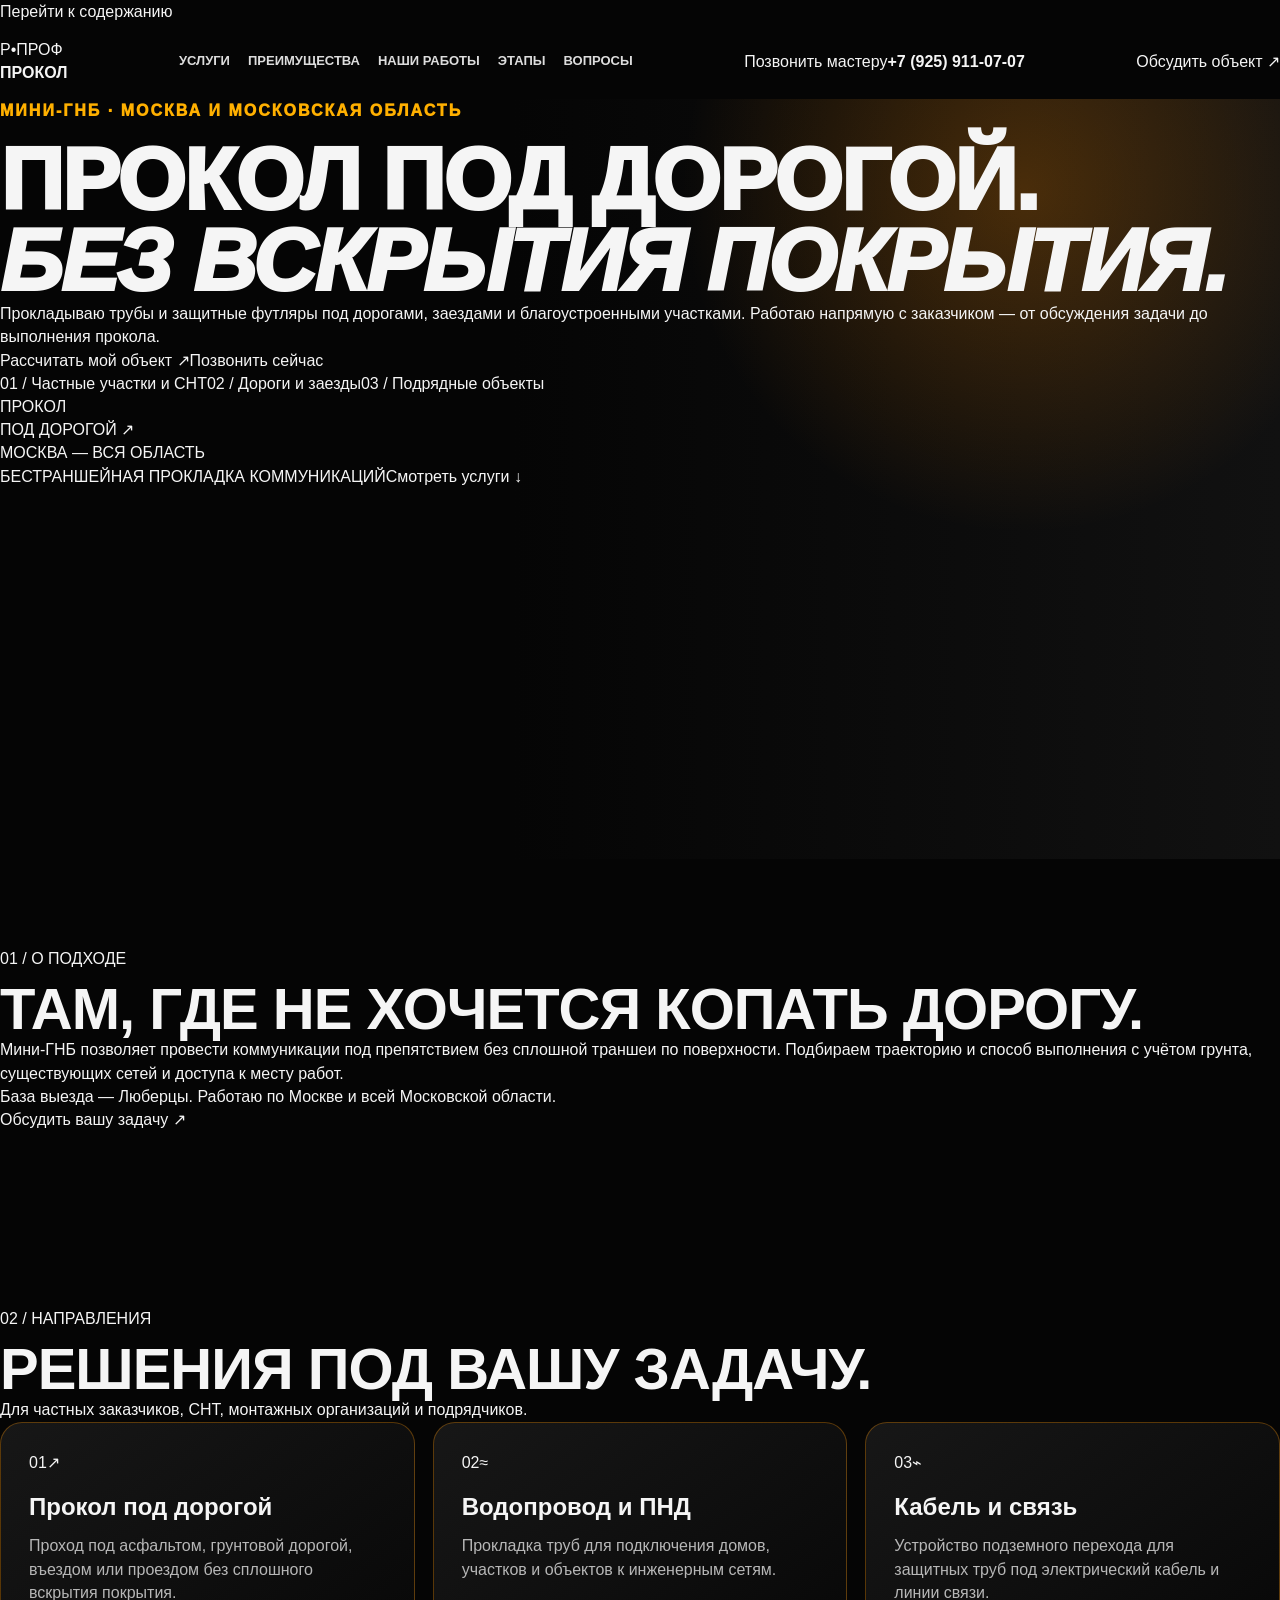
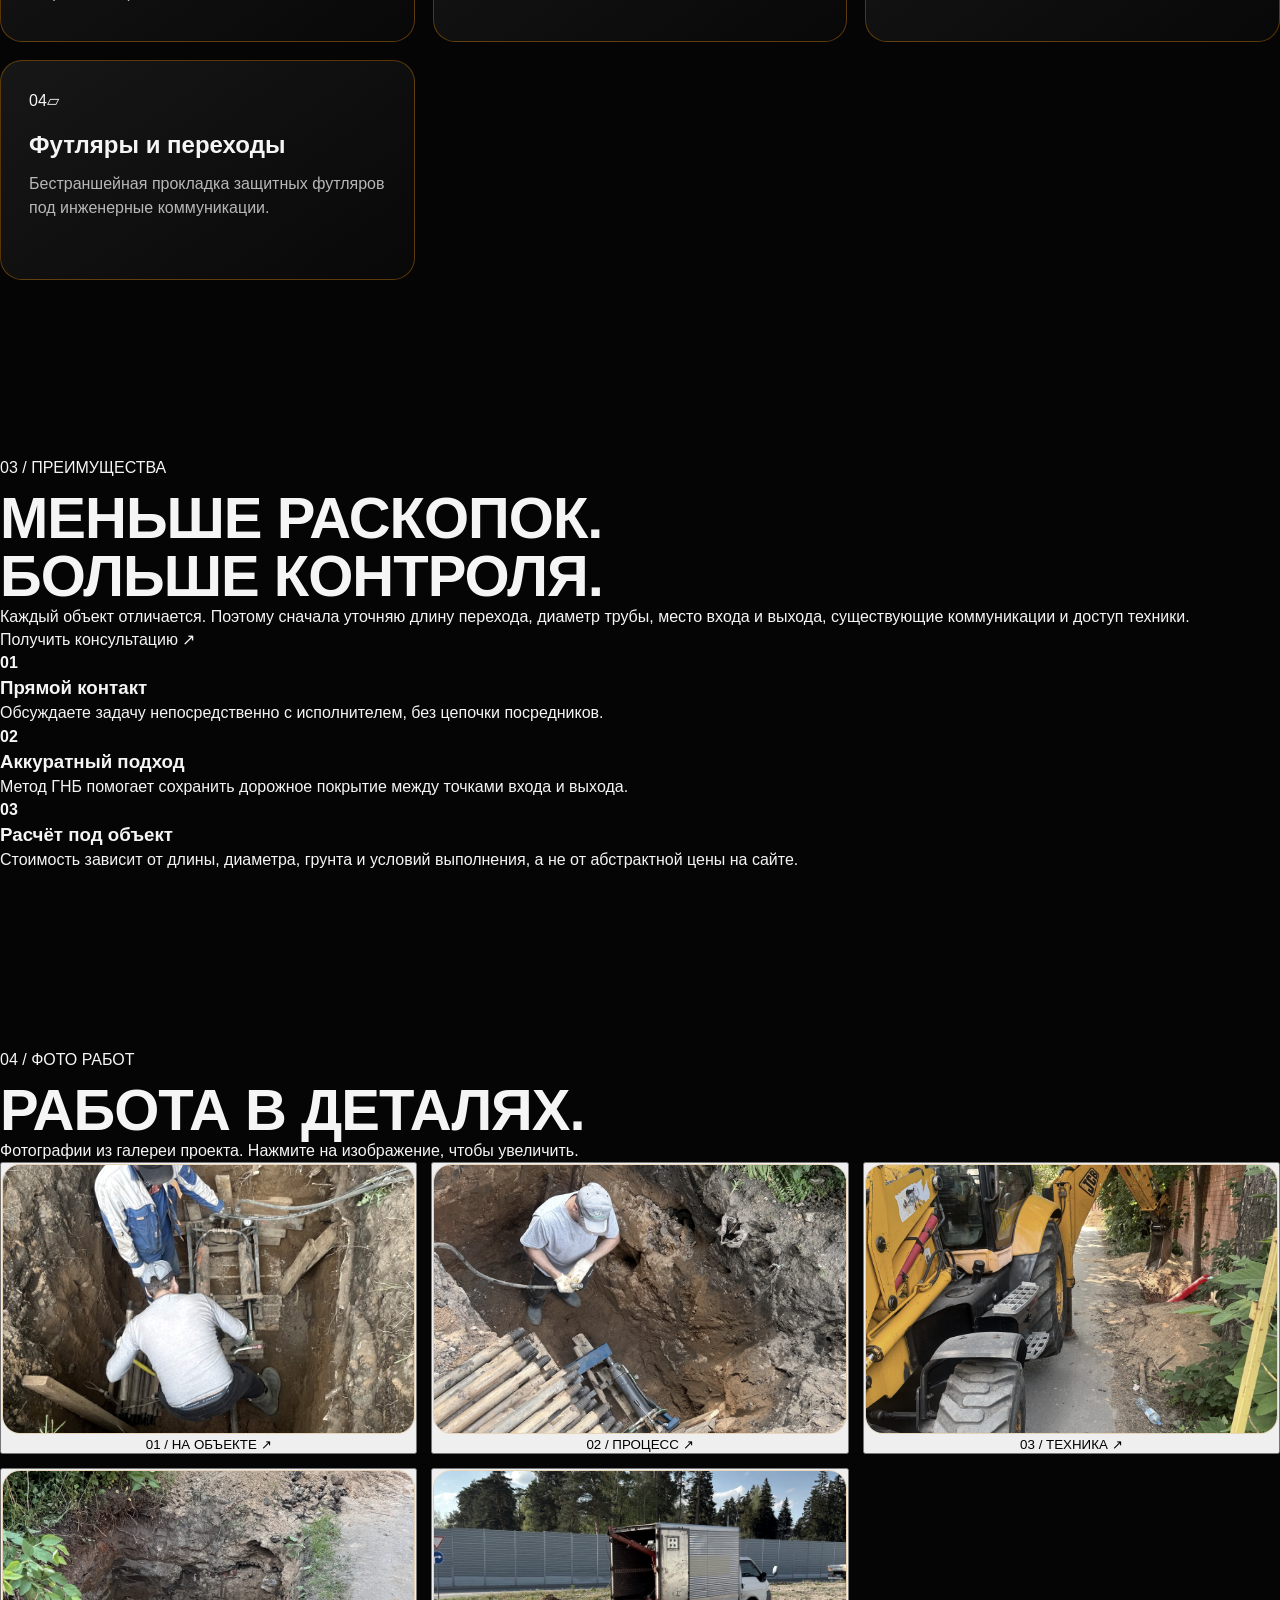
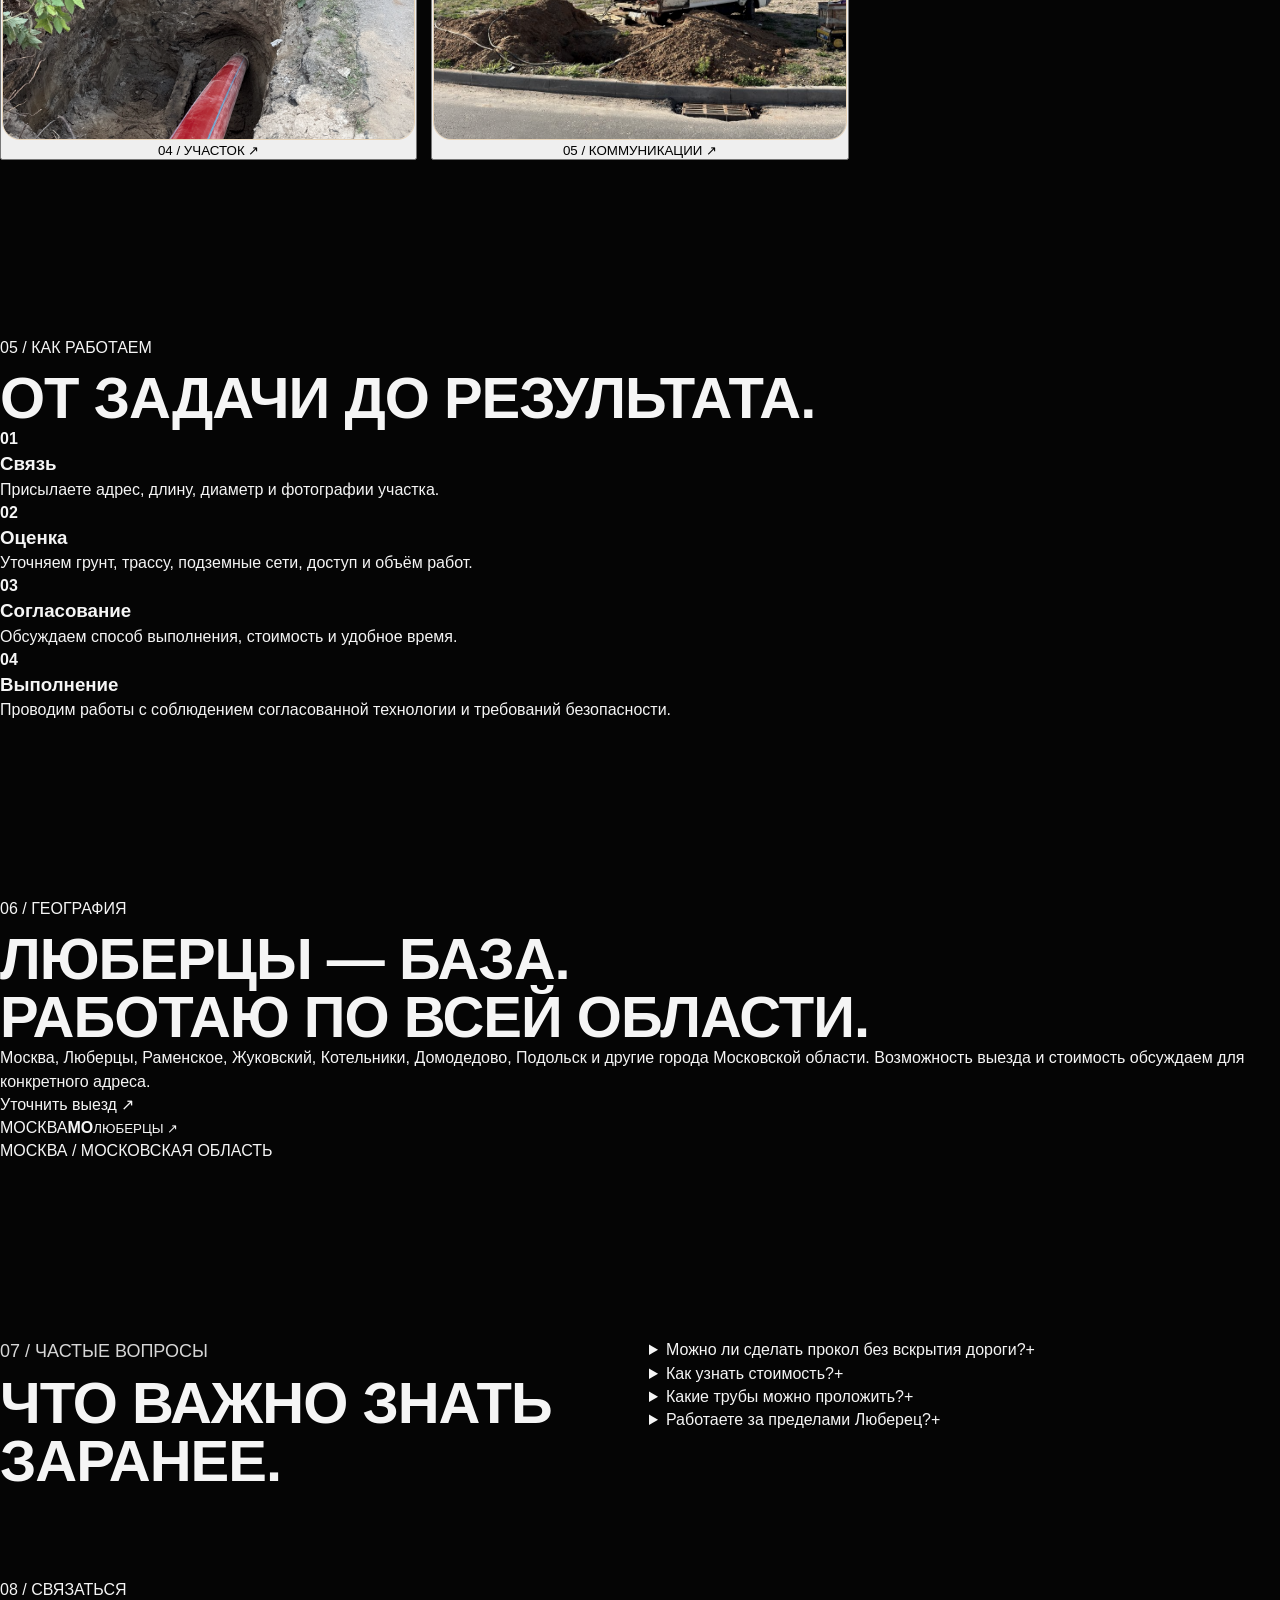
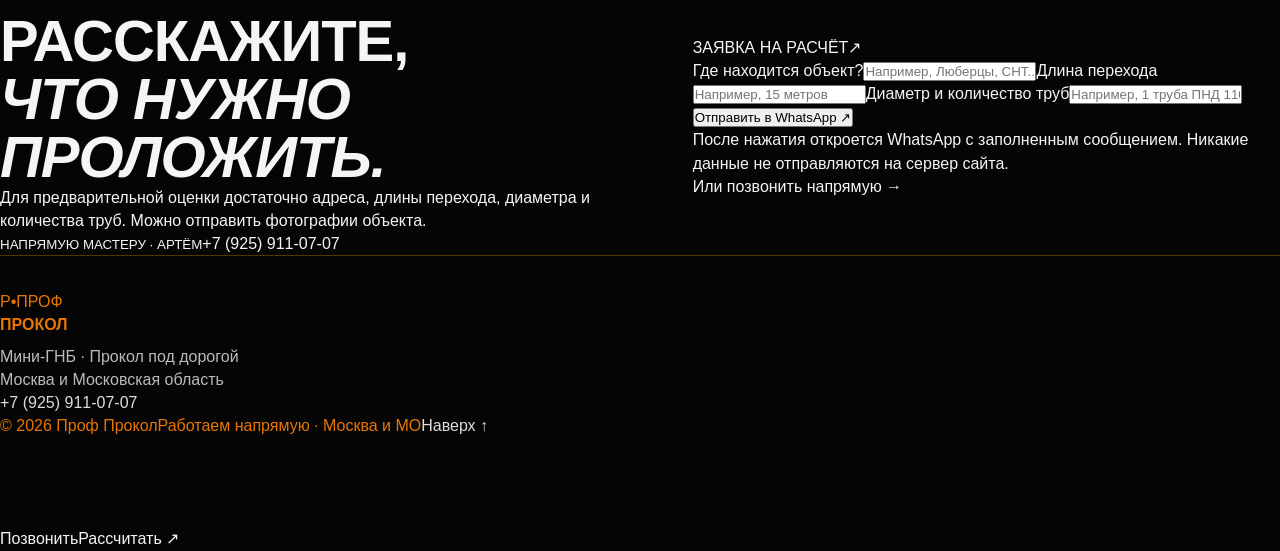
==== index.html @ bd60f5c4 "Redesign: premium conversion-focused homepage with honest content and lead form" ====
<!doctype html>
<html lang="ru">
<head>
<meta charset="utf-8"><meta name="viewport" content="width=device-width,initial-scale=1">
<title>Прокол под дорогой в Москве и МО — мини-ГНБ | Проф Прокол</title>
<meta name="description" content="Прокол под дорогой без вскрытия покрытия, мини-ГНБ, прокладка ПНД труб, водопровода и кабеля. Москва и вся Московская область. Связь напрямую с мастером: +7 (925) 911-07-07.">
<meta name="robots" content="index,follow,max-image-preview:large">
<meta name="theme-color" content="#101819">
<link rel="canonical" href="https://profprokol.ru/">
<meta property="og:type" content="website"><meta property="og:locale" content="ru_RU"><meta property="og:title" content="Проф Прокол — мини-ГНБ и прокол под дорогой"><meta property="og:description" content="Бестраншейная прокладка коммуникаций в Москве и Московской области. Связь напрямую с мастером."><meta property="og:url" content="https://profprokol.ru/"><meta property="og:image" content="https://profprokol.ru/hero.jpg">
<link rel="preload" href="hero.jpg" as="image"><link rel="stylesheet" href="style.css">
<script type="application/ld+json">{"@context":"https://schema.org","@type":"LocalBusiness","name":"Проф Прокол","url":"https://profprokol.ru/","telephone":"+7-925-911-07-07","image":"https://profprokol.ru/hero.jpg","description":"Мини-ГНБ и прокол под дорогой без вскрытия покрытия. Бестраншейная прокладка труб и футляров.","areaServed":[{"@type":"AdministrativeArea","name":"Москва"},{"@type":"AdministrativeArea","name":"Московская область"}],"contactPoint":{"@type":"ContactPoint","telephone":"+7-925-911-07-07","contactType":"sales","availableLanguage":"Russian"}}</script>
</head>
<body>
<a class="skip" href="#main">Перейти к содержанию</a>
<header class="site-header"><div class="wrap nav">
<a class="logo" href="#top" aria-label="Проф Прокол — на главную"><span class="logo-mark">P<span>•</span></span><span>ПРОФ<br><strong>ПРОКОЛ</strong></span></a>
<nav class="desktop-nav" aria-label="Основное меню"><a href="#services">Услуги</a><a href="#advantages">Преимущества</a><a href="#works">Наши работы</a><a href="#process">Этапы</a><a href="#faq">Вопросы</a></nav>
<a class="header-phone" href="tel:+79259110707"><span>Позвонить мастеру</span><strong>+7 (925) 911-07-07</strong></a>
<a class="header-cta" href="#contact">Обсудить объект <span aria-hidden="true">↗</span></a>
</div></header>
<main id="main">
<section class="hero" id="top"><div class="hero-image" role="img" aria-label="Работы по горизонтально-направленному бурению"></div><div class="hero-shade"></div>
<div class="wrap hero-layout"><div class="hero-copy">
<div class="eyebrow"><span class="status-dot"></span> МИНИ-ГНБ · МОСКВА И МОСКОВСКАЯ ОБЛАСТЬ</div>
<h1>Прокол под дорогой.<br><em>Без вскрытия покрытия.</em></h1>
<p class="hero-lead">Прокладываю трубы и защитные футляры под дорогами, заездами и благоустроенными участками. Работаю напрямую с заказчиком — от обсуждения задачи до выполнения прокола.</p>
<div class="hero-buttons"><a class="button button-lime" href="#contact">Рассчитать мой объект <span>↗</span></a><a class="button button-outline" href="tel:+79259110707">Позвонить сейчас</a></div>
<div class="hero-facts"><span>01 / Частные участки и СНТ</span><span>02 / Дороги и заезды</span><span>03 / Подрядные объекты</span></div>
</div><div class="hero-side"><div class="side-top">ПРОКОЛ<br>ПОД ДОРОГОЙ <span>↗</span></div><div class="side-bottom">МОСКВА <span>—</span> ВСЯ ОБЛАСТЬ</div></div></div>
<div class="hero-bottom"><div class="wrap hero-bottom-inner"><span>БЕСТРАНШЕЙНАЯ ПРОКЛАДКА КОММУНИКАЦИЙ</span><a href="#services">Смотреть услуги ↓</a></div></div>
</section>
<section class="intro section"><div class="wrap intro-grid"><div><p class="kicker">01 / О ПОДХОДЕ</p><h2>Там, где не хочется <span>копать дорогу.</span></h2></div><div><p class="large-copy">Мини-ГНБ позволяет провести коммуникации под препятствием без сплошной траншеи по поверхности. Подбираем траекторию и способ выполнения с учётом грунта, существующих сетей и доступа к месту работ.</p><p class="muted">База выезда — Люберцы. Работаю по Москве и всей Московской области.</p><a class="text-link" href="#contact">Обсудить вашу задачу ↗</a></div></div></section>
<section class="section section-dark" id="services"><div class="wrap"><div class="section-top"><div><p class="kicker">02 / НАПРАВЛЕНИЯ</p><h2>Решения под <span>вашу задачу.</span></h2></div><p>Для частных заказчиков, СНТ, монтажных организаций и подрядчиков.</p></div>
<div class="service-grid">
<article class="service-card"><span class="service-num">01</span><span class="service-icon">↗</span><h3>Прокол под дорогой</h3><p>Проход под асфальтом, грунтовой дорогой, въездом или проездом без сплошного вскрытия покрытия.</p></article>
<article class="service-card"><span class="service-num">02</span><span class="service-icon">≈</span><h3>Водопровод и ПНД</h3><p>Прокладка труб для подключения домов, участков и объектов к инженерным сетям.</p></article>
<article class="service-card"><span class="service-num">03</span><span class="service-icon">⌁</span><h3>Кабель и связь</h3><p>Устройство подземного перехода для защитных труб под электрический кабель и линии связи.</p></article>
<article class="service-card"><span class="service-num">04</span><span class="service-icon">▱</span><h3>Футляры и переходы</h3><p>Бестраншейная прокладка защитных футляров под инженерные коммуникации.</p></article>
</div></div></section>
<section class="section why" id="advantages"><div class="wrap why-grid"><div><p class="kicker">03 / ПРЕИМУЩЕСТВА</p><h2>Меньше раскопок.<br><span>Больше контроля.</span></h2><p class="large-copy">Каждый объект отличается. Поэтому сначала уточняю длину перехода, диаметр трубы, место входа и выхода, существующие коммуникации и доступ техники.</p><a class="button button-dark" href="#contact">Получить консультацию ↗</a></div><div class="why-list"><div><b>01</b><h3>Прямой контакт</h3><p>Обсуждаете задачу непосредственно с исполнителем, без цепочки посредников.</p></div><div><b>02</b><h3>Аккуратный подход</h3><p>Метод ГНБ помогает сохранить дорожное покрытие между точками входа и выхода.</p></div><div><b>03</b><h3>Расчёт под объект</h3><p>Стоимость зависит от длины, диаметра, грунта и условий выполнения, а не от абстрактной цены на сайте.</p></div></div></div></section>
<section class="section work-section" id="works"><div class="wrap"><div class="section-top"><div><p class="kicker">04 / ФОТО РАБОТ</p><h2>Работа в деталях.</h2></div><p>Фотографии из галереи проекта. Нажмите на изображение, чтобы увеличить.</p></div><div class="gallery">
<button class="gallery-item gallery-main" data-image="hero.jpg" aria-label="Открыть фото работ 1"><img src="hero.jpg" alt="Мини-ГНБ на объекте" loading="lazy"><span>01 / НА ОБЪЕКТЕ ↗</span></button>
<button class="gallery-item" data-image="work1.jpg" aria-label="Открыть фото работ 2"><img src="work1.jpg" alt="Работы по проколу" loading="lazy"><span>02 / ПРОЦЕСС ↗</span></button>
<button class="gallery-item" data-image="work2.jpg" aria-label="Открыть фото работ 3"><img src="work2.jpg" alt="Оборудование для прокола" loading="lazy"><span>03 / ТЕХНИКА ↗</span></button>
<button class="gallery-item" data-image="work3.jpg" aria-label="Открыть фото работ 4"><img src="work3.jpg" alt="Рабочий участок" loading="lazy"><span>04 / УЧАСТОК ↗</span></button>
<button class="gallery-item" data-image="work4.jpg" aria-label="Открыть фото работ 5"><img src="work4.jpg" alt="Прокладка коммуникаций" loading="lazy"><span>05 / КОММУНИКАЦИИ ↗</span></button>
</div></div></section>
<section class="section section-dark process-section" id="process"><div class="wrap"><div class="section-top"><div><p class="kicker">05 / КАК РАБОТАЕМ</p><h2>От задачи <span>до результата.</span></h2></div></div><div class="steps"><article><b>01</b><h3>Связь</h3><p>Присылаете адрес, длину, диаметр и фотографии участка.</p></article><article><b>02</b><h3>Оценка</h3><p>Уточняем грунт, трассу, подземные сети, доступ и объём работ.</p></article><article><b>03</b><h3>Согласование</h3><p>Обсуждаем способ выполнения, стоимость и удобное время.</p></article><article><b>04</b><h3>Выполнение</h3><p>Проводим работы с соблюдением согласованной технологии и требований безопасности.</p></article></div></div></section>
<section class="section geo"><div class="wrap geo-grid"><div><p class="kicker">06 / ГЕОГРАФИЯ</p><h2>Люберцы — база.<br><span>Работаю по всей области.</span></h2><p class="large-copy">Москва, Люберцы, Раменское, Жуковский, Котельники, Домодедово, Подольск и другие города Московской области. Возможность выезда и стоимость обсуждаем для конкретного адреса.</p><a class="text-link" href="#contact">Уточнить выезд ↗</a></div><div class="geo-visual"><div class="geo-circle"><span>МОСКВА</span><strong>МО</strong><small>ЛЮБЕРЦЫ ↗</small></div><p>МОСКВА / МОСКОВСКАЯ ОБЛАСТЬ</p></div></div></section>
<section class="section faq-section" id="faq"><div class="wrap faq-grid"><div><p class="kicker">07 / ЧАСТЫЕ ВОПРОСЫ</p><h2>Что важно <span>знать заранее.</span></h2></div><div class="faq-list">
<details><summary>Можно ли сделать прокол без вскрытия дороги?<span>+</span></summary><p>При подходящих условиях метод ГНБ позволяет проложить коммуникации под дорогой без сплошного вскрытия покрытия. Места входа и выхода обычно требуют подготовки.</p></details>
<details><summary>Как узнать стоимость?<span>+</span></summary><p>Сообщите длину перехода, диаметр и количество труб, адрес объекта, условия подъезда и необходимость приямков. По этим данным можно подготовить предварительный расчёт.</p></details>
<details><summary>Какие трубы можно проложить?<span>+</span></summary><p>В зависимости от проекта — ПНД трубы, защитные футляры и коммуникации для водоснабжения, кабеля и связи. Возможность конкретного решения оценивается по объекту.</p></details>
<details><summary>Работаете за пределами Люберец?<span>+</span></summary><p>Да, выезжаю по Москве и всей Московской области. Условия и стоимость выезда зависят от адреса и объёма работ.</p></details>
</div></div></section>
<section class="contact-section" id="contact"><div class="wrap contact-grid"><div><p class="kicker">08 / СВЯЗАТЬСЯ</p><h2>Расскажите,<br><em>что нужно проложить.</em></h2><p>Для предварительной оценки достаточно адреса, длины перехода, диаметра и количества труб. Можно отправить фотографии объекта.</p><div class="contact-number"><small>НАПРЯМУЮ МАСТЕРУ · АРТЁМ</small><a href="tel:+79259110707">+7 (925) 911-07-07</a></div></div>
<div class="lead-panel"><div class="panel-top"><span>ЗАЯВКА НА РАСЧЁТ</span><span>↗</span></div><form id="lead-form"><label for="lead-place">Где находится объект?</label><input id="lead-place" name="place" placeholder="Например, Люберцы, СНТ..." autocomplete="address-level2"><label for="lead-length">Длина перехода</label><input id="lead-length" name="length" placeholder="Например, 15 метров"><label for="lead-pipe">Диаметр и количество труб</label><input id="lead-pipe" name="pipe" placeholder="Например, 1 труба ПНД 110 мм"><button class="button button-lime" type="submit">Отправить в WhatsApp ↗</button><p class="form-note">После нажатия откроется WhatsApp с заполненным сообщением. Никакие данные не отправляются на сервер сайта.</p></form><a class="panel-call" href="tel:+79259110707">Или позвонить напрямую →</a></div></div></section>
</main>
<footer class="footer"><div class="wrap footer-main"><a class="logo" href="#top"><span class="logo-mark">P<span>•</span></span><span>ПРОФ<br><strong>ПРОКОЛ</strong></span></a><p>Мини-ГНБ · Прокол под дорогой<br>Москва и Московская область</p><a href="tel:+79259110707">+7 (925) 911-07-07</a></div><div class="wrap footer-bottom"><span>© <span id="year">2026</span> Проф Прокол</span><span>Работаем напрямую · Москва и МО</span><a href="#top">Наверх ↑</a></div></footer>
<div class="mobile-cta"><a href="tel:+79259110707">Позвонить</a><a href="#contact">Рассчитать ↗</a></div>
<dialog id="photo-dialog"><button class="dialog-close" aria-label="Закрыть фотографию">×</button><img alt="Увеличенная фотография выполненных работ"></dialog>
<script src="script.js" defer></script>
</body></html>
---- style.css ----
:root{--bg:#050505;--panel:#111;--orange:#e87500;--gold:#ffb000;--text:#f5f5f5;--muted:#b7b7b7;--line:rgba(255,150,0,.32)}
*{box-sizing:border-box;margin:0;padding:0}html{scroll-behavior:smooth}body{font-family:Arial,Helvetica,sans-serif;background:var(--bg);color:var(--text);line-height:1.45;overflow-x:hidden}a{text-decoration:none;color:inherit}.container{width:min(1180px,calc(100% - 36px));margin:auto}.header{position:sticky;top:0;z-index:99;background:rgba(5,5,5,.88);backdrop-filter:blur(14px);border-bottom:1px solid var(--line)}.nav{height:76px;display:flex;align-items:center;justify-content:space-between;gap:18px}.brand{display:flex;align-items:center;gap:12px;font-weight:950;letter-spacing:.6px}.brand strong{color:var(--orange)}.brand-symbol{width:48px;height:48px;border:2px solid var(--orange);border-radius:50%;position:relative;background:radial-gradient(circle at 30% 30%,#2a2a2a,#080808);box-shadow:0 0 26px rgba(232,117,0,.25)}.brand-symbol:before{content:"";position:absolute;left:7px;top:21px;width:38px;height:5px;background:linear-gradient(90deg,#ddd,var(--orange));border-radius:20px;transform:rotate(-14deg)}.brand-symbol:after{content:"";position:absolute;right:2px;top:16px;border-left:12px solid #ddd;border-top:7px solid transparent;border-bottom:7px solid transparent;transform:rotate(-14deg)}nav{display:flex;gap:18px;font-size:13px;font-weight:800;text-transform:uppercase;color:#ddd}nav a:hover{color:var(--gold)}.phone{background:linear-gradient(135deg,var(--gold),var(--orange));color:#111;padding:13px 18px;border-radius:9px;font-weight:950}.hero{min-height:760px;position:relative;overflow:hidden;background:radial-gradient(circle at 80% 12%,rgba(255,140,0,.25),transparent 28%),linear-gradient(90deg,#050505 0%,#050505 40%,#111 100%)}.hero-bg{position:absolute;inset:0;background:url(hero.jpg) center/cover;opacity:.15;filter:contrast(1.1) saturate(.45)}.noise{position:absolute;inset:0;opacity:.18;background-image:radial-gradient(rgba(255,255,255,.12) 1px,transparent 1px);background-size:8px 8px}.hero-grid{position:relative;z-index:2;min-height:760px;display:grid;grid-template-columns:1fr 1fr;gap:42px;align-items:center;padding:76px 0}.eyebrow,.section-head small{color:var(--gold);letter-spacing:2px;text-transform:uppercase;font-weight:950}.eyebrow{margin-bottom:18px}h1{font-size:clamp(44px,7vw,88px);line-height:.92;text-transform:uppercase;font-weight:1000;letter-spacing:-2px}h1 span{display:block;color:var(--orange)}.hero-content p,.section-head p{font-size:20px;color:#d6d6d6;margin-top:24px;max-width:650px}.actions{display:flex;flex-wrap:wrap;gap:14px;margin-top:30px}.btn{display:inline-flex;align-items:center;justify-content:center;border:1px solid var(--orange);border-radius:10px;padding:15px 20px;font-weight:950;text-transform:uppercase}.btn.primary{background:linear-gradient(135deg,var(--gold),var(--orange));color:#111}.btn.secondary,.btn.dark{background:rgba(255,255,255,.04);color:#fff}.btn.whatsapp{background:#19b35b;color:#fff;border-color:#19b35b}.hero-metrics{display:grid;grid-template-columns:repeat(3,1fr);gap:14px;margin-top:36px}.hero-metrics div{background:rgba(20,20,20,.76);border:1px solid var(--line);border-radius:16px;padding:18px}.hero-metrics b{display:block;color:var(--gold);font-size:34px;line-height:1}.hero-metrics span{font-size:14px;color:#ddd}.hero-visual,.premium-photo{border:1px solid var(--line);border-radius:28px;overflow:hidden;background:#111;box-shadow:0 35px 110px rgba(0,0,0,.6);position:relative}.hero-visual{transform:perspective(1000px) rotateY(-4deg)}.hero-visual img,.premium-photo img{width:100%;display:block;filter:contrast(1.12) saturate(.58) sepia(.1)}.scan{position:absolute;inset:-30%;background:linear-gradient(110deg,transparent 35%,rgba(255,255,255,.16),transparent 65%);transform:translateX(-70%);animation:shine 4.8s infinite}@keyframes shine{60%,100%{transform:translateX(70%)}}.visual-card{position:absolute;left:22px;bottom:22px;background:linear-gradient(135deg,var(--gold),var(--orange));color:#111;border-radius:12px;padding:14px 18px}.visual-card b{display:block}.visual-card span{font-weight:800}.strip{border-top:1px solid var(--line);border-bottom:1px solid var(--line);background:#0b0b0b}.strip-grid{display:grid;grid-template-columns:repeat(4,1fr);gap:1px}.strip-grid div{padding:22px 14px;text-align:center;color:#eee;font-weight:850;text-transform:uppercase;font-size:14px}.section{padding:88px 0}.dark{background:#0b0b0b}.section-head{text-align:center;margin-bottom:42px}.section-head.left{text-align:left}.section-head h2,h2{font-size:clamp(34px,4.6vw,58px);line-height:1;text-transform:uppercase;letter-spacing:-1px;margin-top:10px}.service-grid,.tech-line{display:grid;grid-template-columns:repeat(3,1fr);gap:18px}.service-grid article,.tech-line div,.compare-grid div{background:linear-gradient(145deg,#171717,#080808);border:1px solid var(--line);border-radius:22px;padding:28px;min-height:220px;transition:.28s}.service-grid article:hover,.tech-line div:hover{transform:translateY(-7px);border-color:rgba(255,176,0,.75)}.service-grid i{font-style:normal;font-size:38px;color:var(--gold)}.service-grid h3,.tech-line h3,.compare-grid h3{font-size:24px;margin:16px 0 10px}.service-grid p,.tech-line p,.compare-grid p{color:var(--muted)}.tech-line b{color:var(--gold);font-size:34px}.split{display:grid;grid-template-columns:1fr 1fr;gap:44px;align-items:center}.check-list{list-style:none;display:grid;gap:16px}.check-list li{position:relative;padding-left:36px;font-size:19px;color:#e0e0e0}.check-list li:before{content:"✓";position:absolute;left:0;top:-2px;color:var(--gold);font-size:25px;font-weight:950}.calc-wrap{display:grid;grid-template-columns:1fr .9fr;gap:44px;align-items:center}.calc-note{border-left:4px solid var(--orange);padding:18px;background:#111;color:#ddd;border-radius:0 14px 14px 0}.calculator{background:linear-gradient(145deg,#191919,#080808);border:1px solid var(--line);border-radius:24px;padding:28px;box-shadow:0 25px 80px rgba(0,0,0,.45)}.calculator label{display:block;color:#ddd;font-weight:850;margin-bottom:16px}.calculator input,.calculator select{width:100%;margin-top:8px;background:#090909;color:#fff;border:1px solid var(--line);border-radius:10px;padding:14px;font-size:16px}.calculator button{width:100%;background:linear-gradient(135deg,var(--gold),var(--orange));color:#111;border:0;border-radius:10px;padding:16px;font-size:16px;font-weight:950;text-transform:uppercase}.result{margin:18px 0 10px;font-size:38px;font-weight:950;color:var(--gold)}.calc-actions{display:flex;gap:10px;flex-wrap:wrap}.calc-actions a{border:1px solid var(--line);border-radius:10px;padding:10px 14px;color:var(--gold);font-weight:900}.compare-grid{display:grid;grid-template-columns:1fr 1fr;gap:18px}.compare-grid .accent{background:linear-gradient(145deg,#241606,#080808);border-color:rgba(255,176,0,.6)}.gallery{display:grid;grid-template-columns:repeat(3,1fr);gap:14px}.gallery img{width:100%;height:270px;object-fit:cover;border-radius:18px;border:1px solid var(--line);filter:contrast(1.08) saturate(.58);transition:.28s;cursor:pointer}.gallery img:hover{transform:scale(1.025);filter:contrast(1.12) saturate(.75)}.logo-photo img{filter:contrast(1.05) saturate(.88)}.big-text{font-size:22px;color:#ddd;margin-top:12px}.tags{display:flex;gap:12px;flex-wrap:wrap;margin-top:28px}.tags span{border:1px solid var(--line);color:var(--gold);padding:10px 14px;border-radius:999px;font-weight:900}.review-grid{display:grid;grid-template-columns:repeat(3,1fr);gap:18px}.review-grid div{background:#111;border:1px solid var(--line);border-radius:22px;padding:30px}.review-grid b{color:var(--gold);font-size:24px}.review-grid p{font-size:20px;margin:14px 0;color:#ddd}.review-grid span{color:var(--muted)}.map-grid{display:grid;grid-template-columns:1fr 1fr;gap:34px;align-items:center}.map-card{min-height:360px;border:1px solid var(--line);border-radius:28px;padding:34px;background:radial-gradient(circle at 55% 45%,rgba(255,176,0,.22),transparent 28%),linear-gradient(145deg,#171717,#080808);display:flex;flex-direction:column;justify-content:center;align-items:center;text-align:center}.map-pin{font-size:64px}.map-card h3{font-size:38px;color:var(--gold);margin:10px 0}.map-card p{color:#ddd;font-size:20px}.final-cta{padding:70px 0}.final-box{background:linear-gradient(135deg,var(--gold),var(--orange));color:#111;border-radius:28px;padding:42px;display:grid;grid-template-columns:1.1fr .7fr auto;align-items:center;gap:20px}.final-box h2{color:#111}.final-box p{font-size:20px}.final-box .btn.dark{background:#111;color:#fff;border-color:#111}.contacts{background:radial-gradient(circle at 80% 20%,rgba(255,140,0,.2),transparent 30%),#080808}.contact-grid{display:grid;grid-template-columns:1fr .9fr;gap:40px;align-items:center}.contact-card{background:linear-gradient(145deg,#171717,#080808);border:1px solid var(--line);border-radius:24px;padding:32px}.contact-card a,.contact-card p{display:block;padding:18px 0;border-bottom:1px solid rgba(255,255,255,.1);font-size:23px;font-weight:900;color:#fff;margin:0}.contact-card p:last-child{border-bottom:0}.float-actions{position:fixed;right:18px;bottom:18px;z-index:120;display:flex;gap:8px}.float-actions a{background:linear-gradient(135deg,var(--gold),var(--orange));color:#111;width:50px;height:50px;border-radius:50%;display:grid;place-items:center;font-weight:950;box-shadow:0 15px 45px rgba(255,140,0,.38)}.lightbox{display:none;position:fixed;inset:0;background:rgba(0,0,0,.9);z-index:200;align-items:center;justify-content:center;padding:22px}.lightbox img{max-width:96%;max-height:88vh;border-radius:18px;border:1px solid var(--line)}.lightbox button{position:absolute;right:22px;top:22px;width:46px;height:46px;border-radius:50%;border:1px solid var(--line);background:#111;color:#fff;font-size:30px}.reveal{opacity:0;transform:translateY(26px);transition:.75s ease}.reveal.show{opacity:1;transform:none}
@media(max-width:900px){nav{display:none}.nav{height:72px}.phone{font-size:14px;padding:11px 12px}.hero-grid,.split,.calc-wrap,.contact-grid,.final-box,.map-grid,.compare-grid{grid-template-columns:1fr}.hero-grid{min-height:auto;padding:52px 0}.hero{min-height:auto}.hero-visual{transform:none}.hero-metrics,.strip-grid,.service-grid,.tech-line,.gallery,.review-grid{grid-template-columns:1fr}.gallery img{height:245px}h1{letter-spacing:-1px}.final-box{padding:28px}.float-actions{left:18px;right:18px;justify-content:center}}


/* V5.2 polishing */
html, body { max-width: 100%; overflow-x: hidden; }
img, video { max-width: 100%; height: auto; }
.faq-grid { display: grid; grid-template-columns: repeat(2, 1fr); gap: 18px; }
.faq-grid article { background: linear-gradient(145deg,#171717,#080808); border: 1px solid var(--line); border-radius: 22px; padding: 26px; min-height: 190px; }
.faq-grid h3 { font-size: 22px; margin-bottom: 12px; color: #fff; }
.faq-grid p { color: #d6d6d6; font-size: 18px; }
.footer { padding: 34px 0 90px; background: #050505; border-top: 1px solid var(--line); color: #ddd; }
.footer-grid { display: grid; grid-template-columns: 1fr 1fr; gap: 20px; align-items: center; }
.footer b { font-size: 22px; color: #fff; }
.footer span { color: var(--orange); }
.footer p { color: #bbb; margin-top: 8px; }
@media(max-width:900px){
  .faq-grid { grid-template-columns: 1fr; }
  .faq-grid article { padding: 20px; min-height: auto; }
  .faq-grid h3 { font-size: 20px; }
  .faq-grid p { font-size: 16px; }
  .footer-grid { grid-template-columns: 1fr; }
  .contacts h2 { font-size: 38px; line-height: 1.02; }
  .float-actions a { width: 46px; height: 46px; }
}
.float-btn {
  width: 46px;
  height: 46px;
  border-radius: 50%;
  background-size: 26px 26px;
  background-repeat: no-repeat;
  background-position: center;
}

.float-btn.call {
  background-color: #ff9800;
  background-image: url("https://cdn-icons-png.flaticon.com/512/724/724664.png");
}

.float-btn.whatsapp {
  background-color: #25D366;
  background-image: url("https://cdn-icons-png.flaticon.com/512/733/733585.png");
}

.float-btn.telegram {
  background-color: #229ED9;
  background-image: url("https://cdn-icons-png.flaticon.com/512/2111/2111646.png");
}


/* FIX: реальные иконки в плавающих кнопках снизу */
.float-actions {
  position: fixed;
  right: 18px;
  bottom: 18px;
  z-index: 120;
  display: flex;
  gap: 10px;
}

.float-actions a.float-btn,
.float-actions .float-btn {
  width: 50px;
  height: 50px;
  border-radius: 50%;
  display: grid;
  place-items: center;
  box-shadow: 0 15px 45px rgba(255,140,0,.38);
  background-image: none !important;
  background-repeat: no-repeat;
  background-position: center;
  background-size: 26px 26px;
  font-size: 0;
  color: transparent;
  overflow: hidden;
}

.float-actions a.float-btn::before,
.float-actions .float-btn::before {
  content: "";
  width: 26px;
  height: 26px;
  display: block;
  background: #111;
  mask-repeat: no-repeat;
  mask-position: center;
  mask-size: contain;
  -webkit-mask-repeat: no-repeat;
  -webkit-mask-position: center;
  -webkit-mask-size: contain;
}

.float-actions a.float-btn.call,
.float-actions .float-btn.call {
  background: linear-gradient(135deg, var(--gold), var(--orange)) !important;
}

.float-actions a.float-btn.whatsapp,
.float-actions .float-btn.whatsapp {
  background: #25D366 !important;
}

.float-actions a.float-btn.telegram,
.float-actions .float-btn.telegram {
  background: #229ED9 !important;
}

.float-actions a.float-btn.call::before,
.float-actions .float-btn.call::before {
  mask-image: url("data:image/svg+xml,%3Csvg viewBox='0 0 24 24' xmlns='http://www.w3.org/2000/svg'%3E%3Cpath d='M6.62 10.79c1.44 2.83 3.76 5.14 6.59 6.59l2.2-2.2c.27-.27.67-.36 1.02-.24 1.12.37 2.33.57 3.57.57.55 0 1 .45 1 1V20c0 .55-.45 1-1 1C10.61 21 3 13.39 3 4c0-.55.45-1 1-1h3.5c.55 0 1 .45 1 1 0 1.24.2 2.45.57 3.57.11.35.03.74-.25 1.02l-2.2 2.2z'/%3E%3C/svg%3E");
  -webkit-mask-image: url("data:image/svg+xml,%3Csvg viewBox='0 0 24 24' xmlns='http://www.w3.org/2000/svg'%3E%3Cpath d='M6.62 10.79c1.44 2.83 3.76 5.14 6.59 6.59l2.2-2.2c.27-.27.67-.36 1.02-.24 1.12.37 2.33.57 3.57.57.55 0 1 .45 1 1V20c0 .55-.45 1-1 1C10.61 21 3 13.39 3 4c0-.55.45-1 1-1h3.5c.55 0 1 .45 1 1 0 1.24.2 2.45.57 3.57.11.35.03.74-.25 1.02l-2.2 2.2z'/%3E%3C/svg%3E");
}

.float-actions a.float-btn.whatsapp::before,
.float-actions .float-btn.whatsapp::before {
  background: #fff;
  mask-image: url("data:image/svg+xml,%3Csvg viewBox='0 0 32 32' xmlns='http://www.w3.org/2000/svg'%3E%3Cpath d='M16.01 3C8.84 3 3 8.82 3 15.97c0 2.29.6 4.53 1.75 6.51L3 29l6.67-1.72A13.02 13.02 0 0 0 16.01 29C23.18 29 29 23.18 29 16S23.18 3 16.01 3zm0 23.78c-2.01 0-3.98-.54-5.7-1.56l-.41-.24-3.96 1.02 1.06-3.84-.27-.43A10.72 10.72 0 0 1 5.22 16c0-5.94 4.84-10.77 10.79-10.77 5.94 0 10.77 4.83 10.77 10.77 0 5.94-4.83 10.78-10.77 10.78zm5.91-8.08c-.32-.16-1.9-.94-2.2-1.05-.29-.11-.51-.16-.72.16-.21.32-.83 1.05-1.02 1.26-.19.21-.37.24-.69.08-.32-.16-1.36-.5-2.59-1.6-.96-.85-1.6-1.9-1.79-2.22-.19-.32-.02-.5.14-.66.14-.14.32-.37.48-.56.16-.19.21-.32.32-.53.11-.21.05-.4-.03-.56-.08-.16-.72-1.74-.99-2.38-.26-.62-.53-.54-.72-.55h-.62c-.21 0-.56.08-.85.4-.29.32-1.12 1.09-1.12 2.65s1.15 3.08 1.31 3.29c.16.21 2.27 3.46 5.5 4.85.77.33 1.37.53 1.84.68.77.24 1.47.21 2.03.13.62-.09 1.9-.78 2.17-1.53.27-.75.27-1.4.19-1.53-.08-.13-.29-.21-.61-.37z'/%3E%3C/svg%3E");
  -webkit-mask-image: url("data:image/svg+xml,%3Csvg viewBox='0 0 32 32' xmlns='http://www.w3.org/2000/svg'%3E%3Cpath d='M16.01 3C8.84 3 3 8.82 3 15.97c0 2.29.6 4.53 1.75 6.51L3 29l6.67-1.72A13.02 13.02 0 0 0 16.01 29C23.18 29 29 23.18 29 16S23.18 3 16.01 3zm0 23.78c-2.01 0-3.98-.54-5.7-1.56l-.41-.24-3.96 1.02 1.06-3.84-.27-.43A10.72 10.72 0 0 1 5.22 16c0-5.94 4.84-10.77 10.79-10.77 5.94 0 10.77 4.83 10.77 10.77 0 5.94-4.83 10.78-10.77 10.78zm5.91-8.08c-.32-.16-1.9-.94-2.2-1.05-.29-.11-.51-.16-.72.16-.21.32-.83 1.05-1.02 1.26-.19.21-.37.24-.69.08-.32-.16-1.36-.5-2.59-1.6-.96-.85-1.6-1.9-1.79-2.22-.19-.32-.02-.5.14-.66.14-.14.32-.37.48-.56.16-.19.21-.32.32-.53.11-.21.05-.4-.03-.56-.08-.16-.72-1.74-.99-2.38-.26-.62-.53-.54-.72-.55h-.62c-.21 0-.56.08-.85.4-.29.32-1.12 1.09-1.12 2.65s1.15 3.08 1.31 3.29c.16.21 2.27 3.46 5.5 4.85.77.33 1.37.53 1.84.68.77.24 1.47.21 2.03.13.62-.09 1.9-.78 2.17-1.53.27-.75.27-1.4.19-1.53-.08-.13-.29-.21-.61-.37z'/%3E%3C/svg%3E");
}

.float-actions a.float-btn.telegram::before,
.float-actions .float-btn.telegram::before {
  background: #fff;
  mask-image: url("data:image/svg+xml,%3Csvg viewBox='0 0 240 240' xmlns='http://www.w3.org/2000/svg'%3E%3Cpath d='M120 0C53.7 0 0 53.7 0 120s53.7 120 120 120 120-53.7 120-120S186.3 0 120 0zm58.9 82.8-19.7 92.7c-1.5 6.6-5.4 8.2-10.9 5.1l-30.2-22.3-14.6 14.1c-1.6 1.6-3 3-6.1 3l2.2-31.1 56.7-51.2c2.5-2.2-.5-3.4-3.8-1.2l-70.1 44.1-30.2-9.4c-6.6-2.1-6.7-6.6 1.4-9.7l118.1-45.5c5.5-2.1 10.3 1.2 8.5 11.4z'/%3E%3C/svg%3E");
  -webkit-mask-image: url("data:image/svg+xml,%3Csvg viewBox='0 0 240 240' xmlns='http://www.w3.org/2000/svg'%3E%3Cpath d='M120 0C53.7 0 0 53.7 0 120s53.7 120 120 120 120-53.7 120-120S186.3 0 120 0zm58.9 82.8-19.7 92.7c-1.5 6.6-5.4 8.2-10.9 5.1l-30.2-22.3-14.6 14.1c-1.6 1.6-3 3-6.1 3l2.2-31.1 56.7-51.2c2.5-2.2-.5-3.4-3.8-1.2l-70.1 44.1-30.2-9.4c-6.6-2.1-6.7-6.6 1.4-9.7l118.1-45.5c5.5-2.1 10.3 1.2 8.5 11.4z'/%3E%3C/svg%3E");
}

@media(max-width:900px){
  .float-actions {
    left: 50%;
    right: auto;
    transform: translateX(-50%);
    bottom: 18px;
    justify-content: center;
  }
}
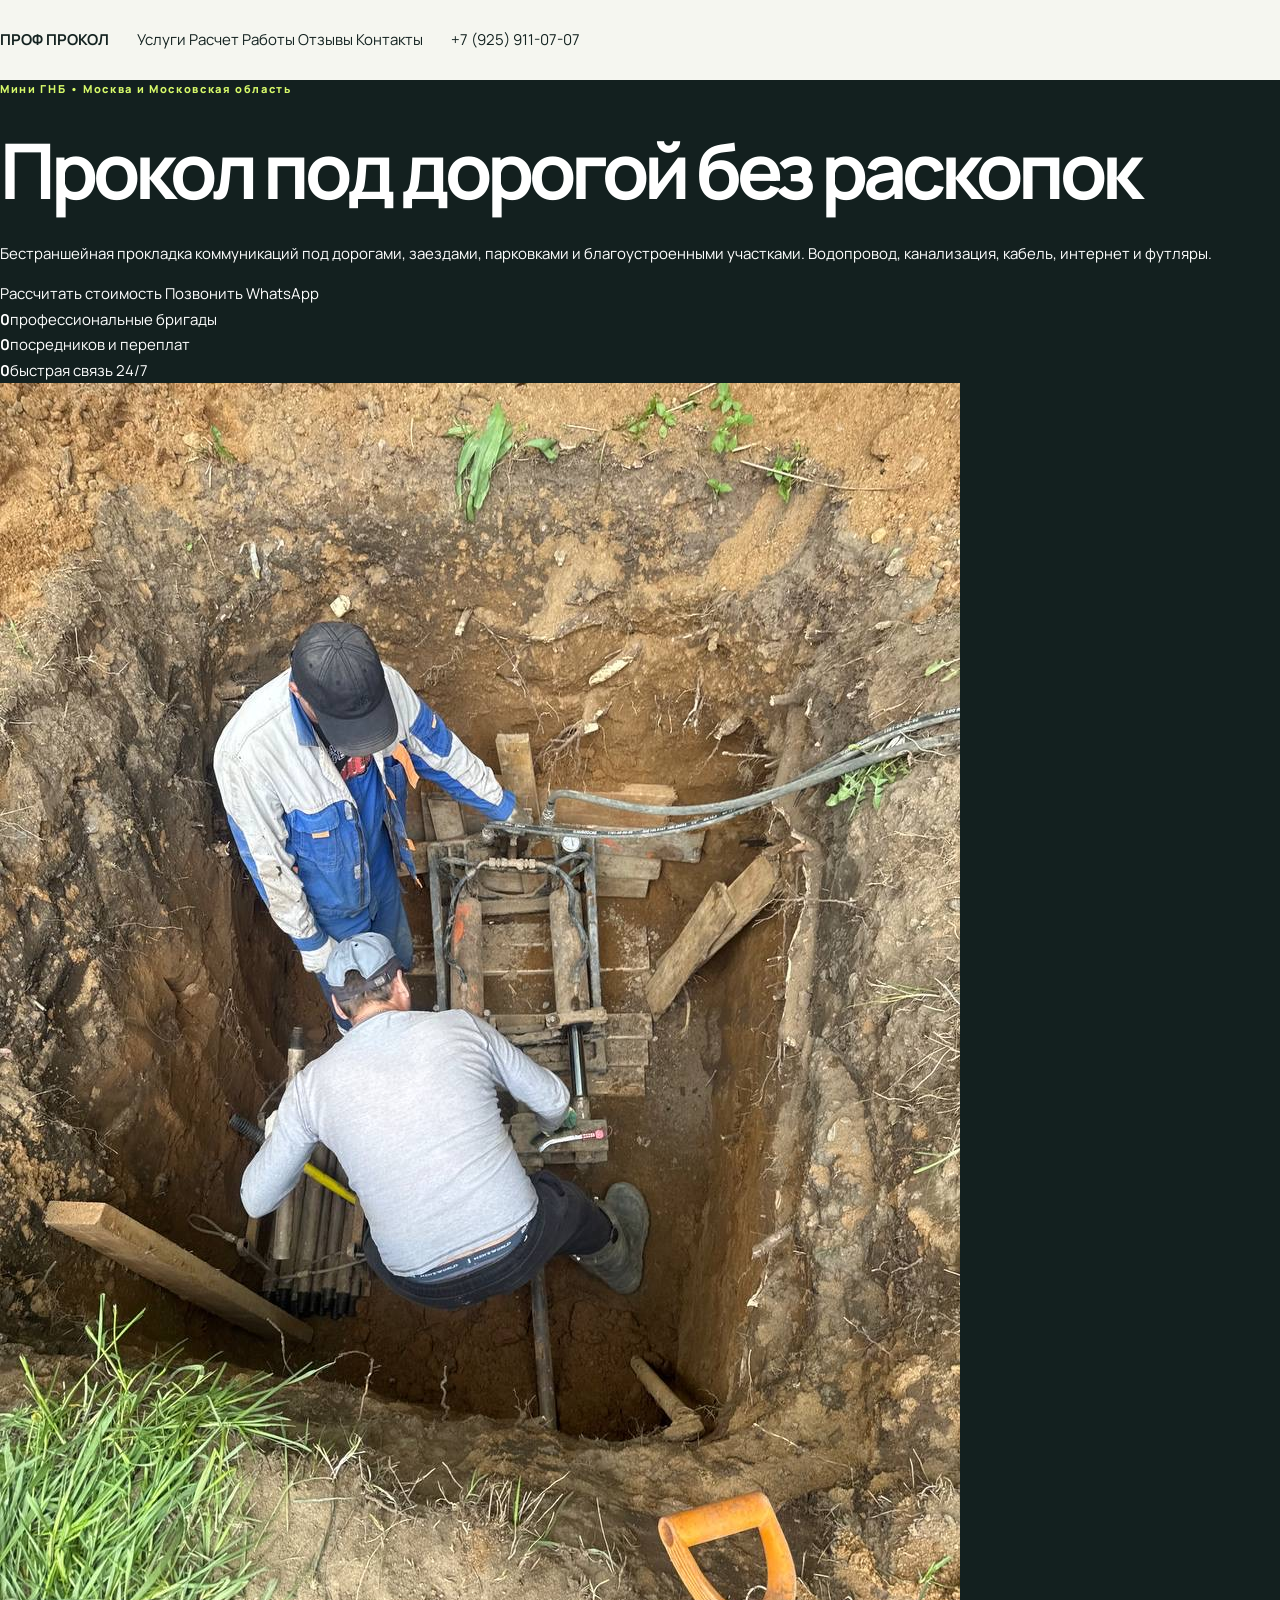
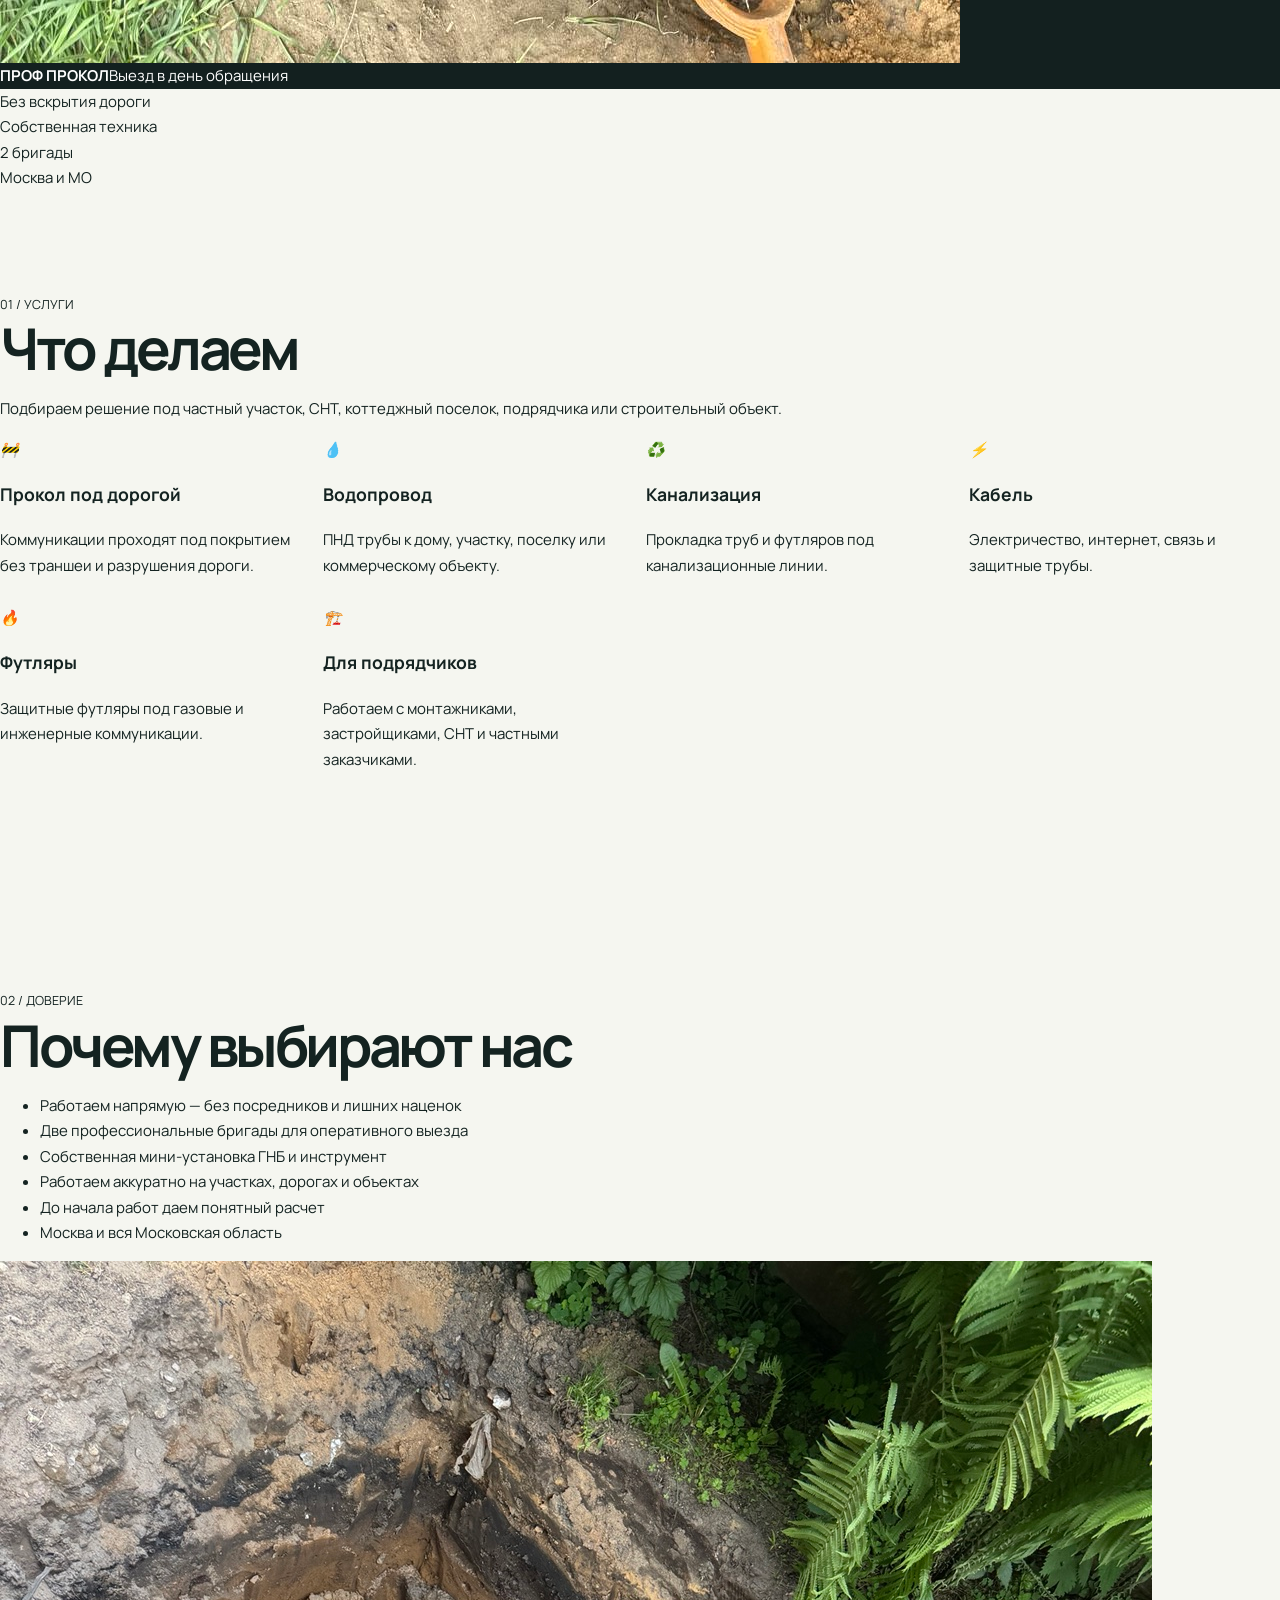
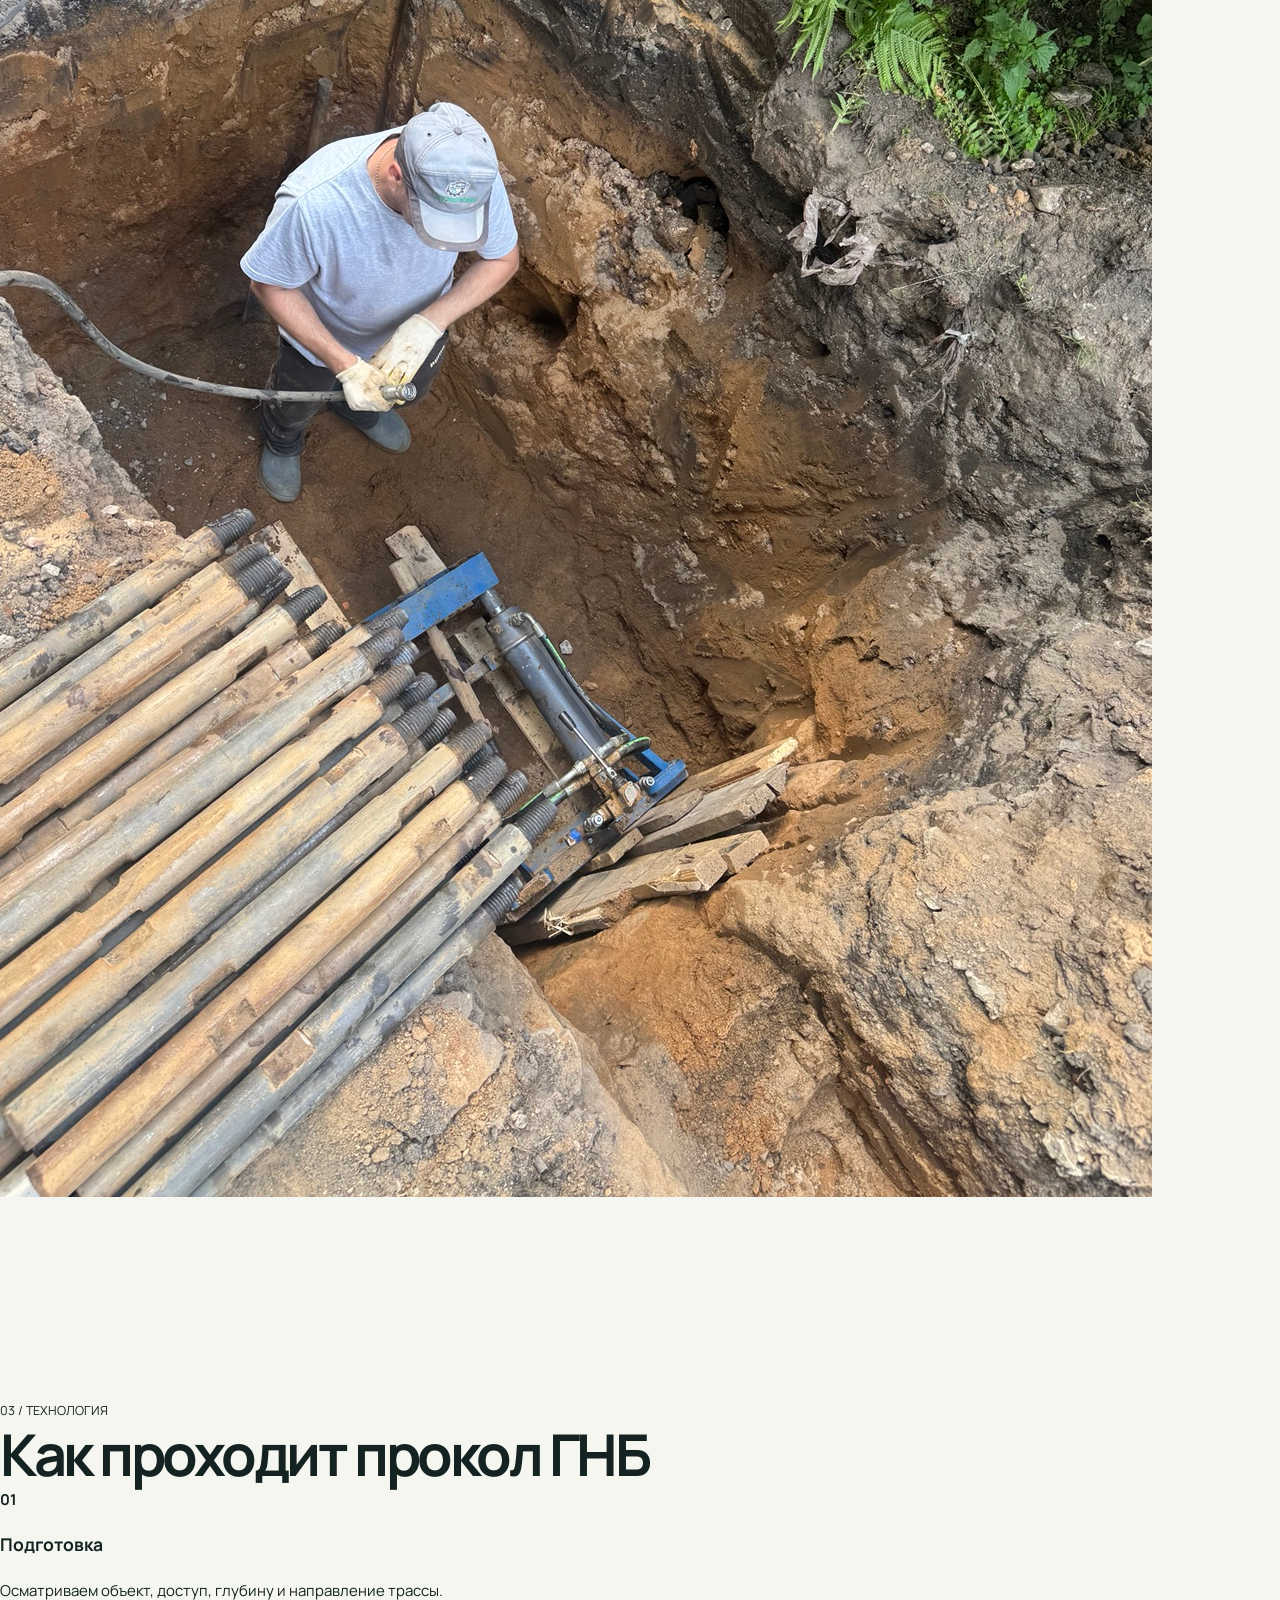
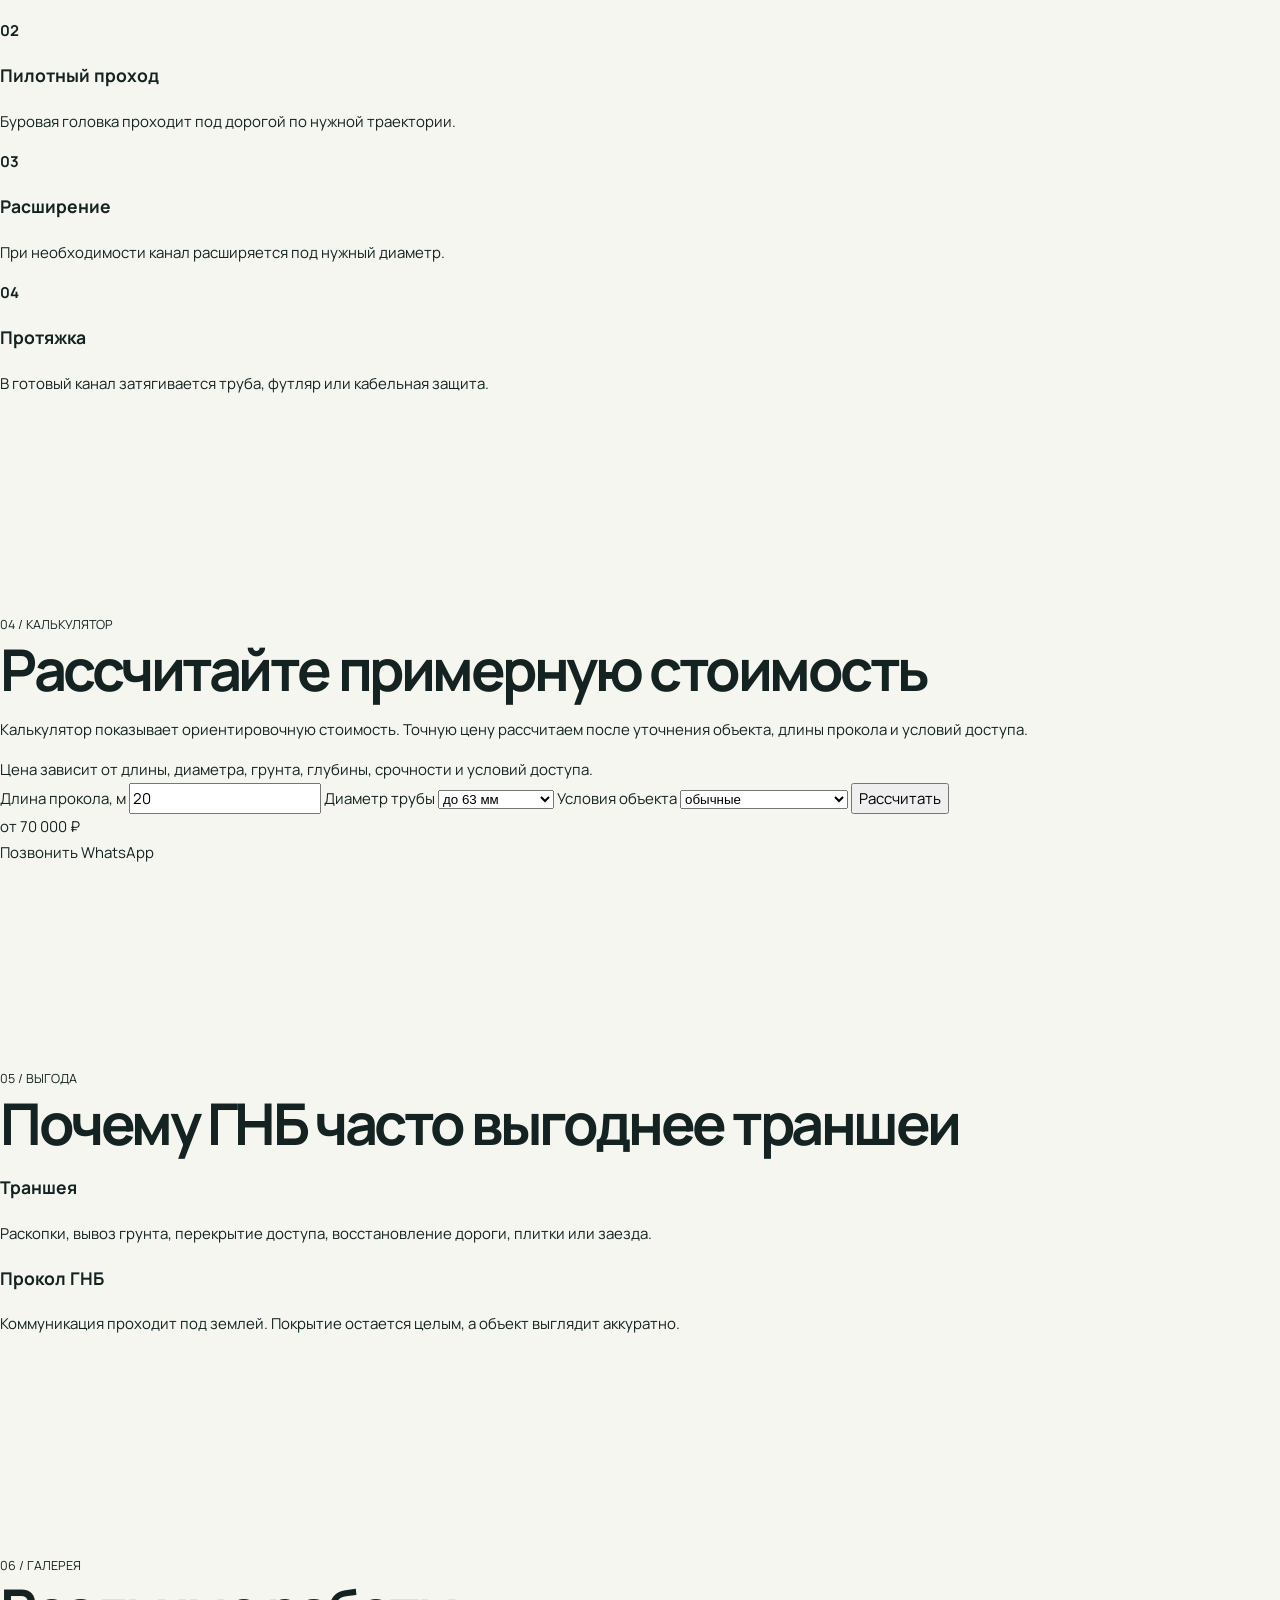
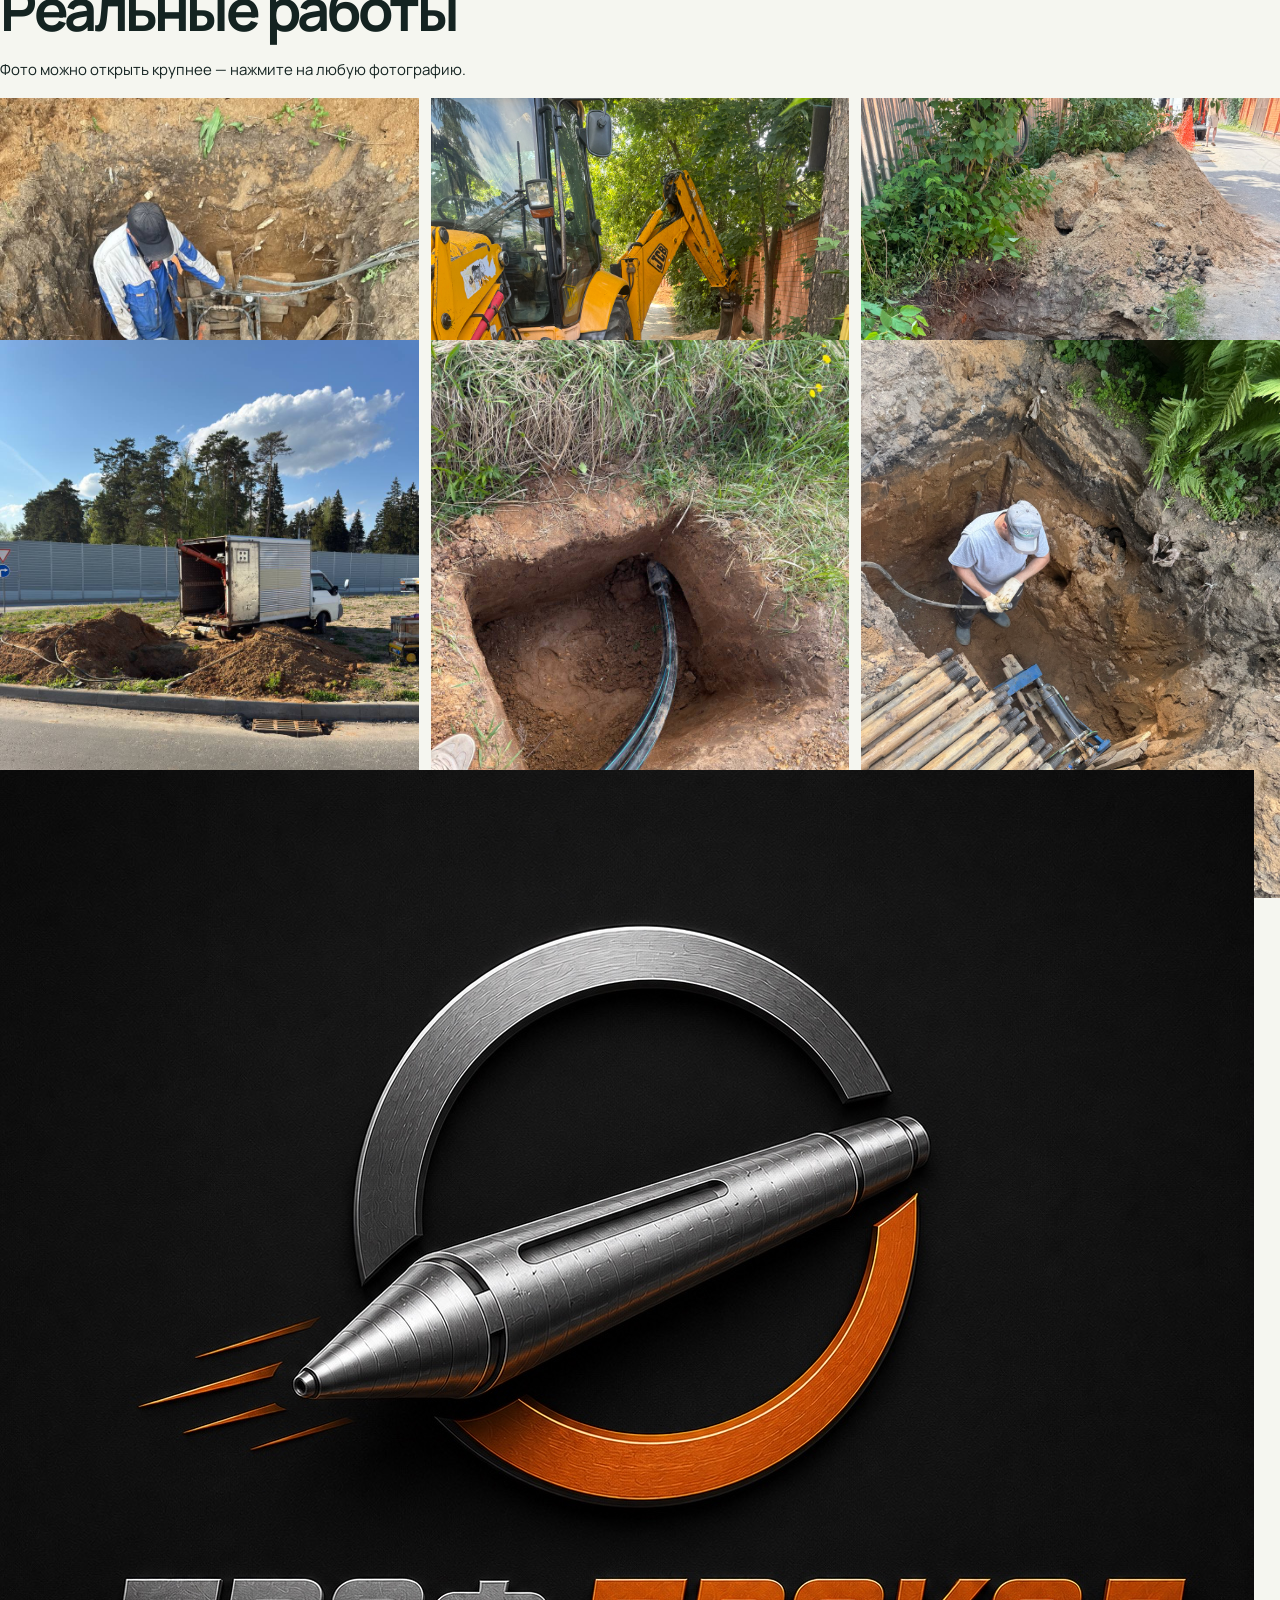
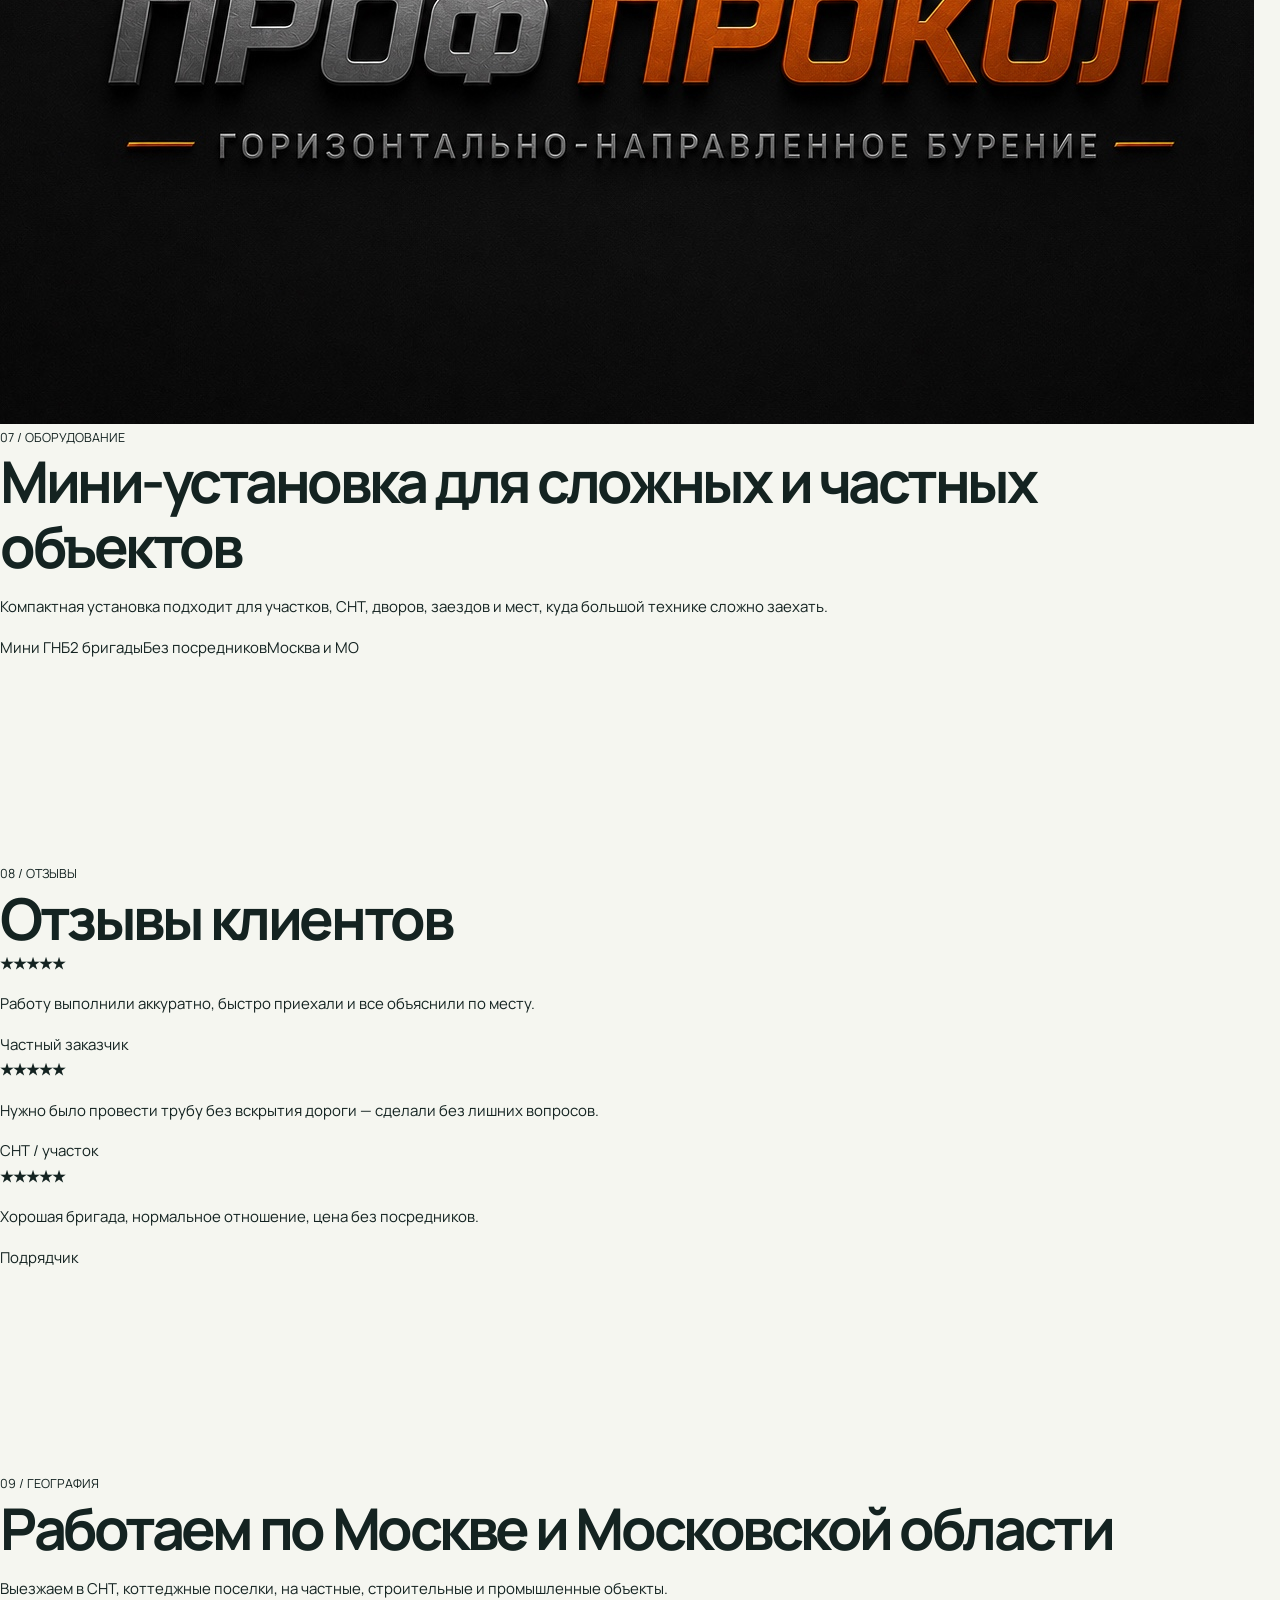
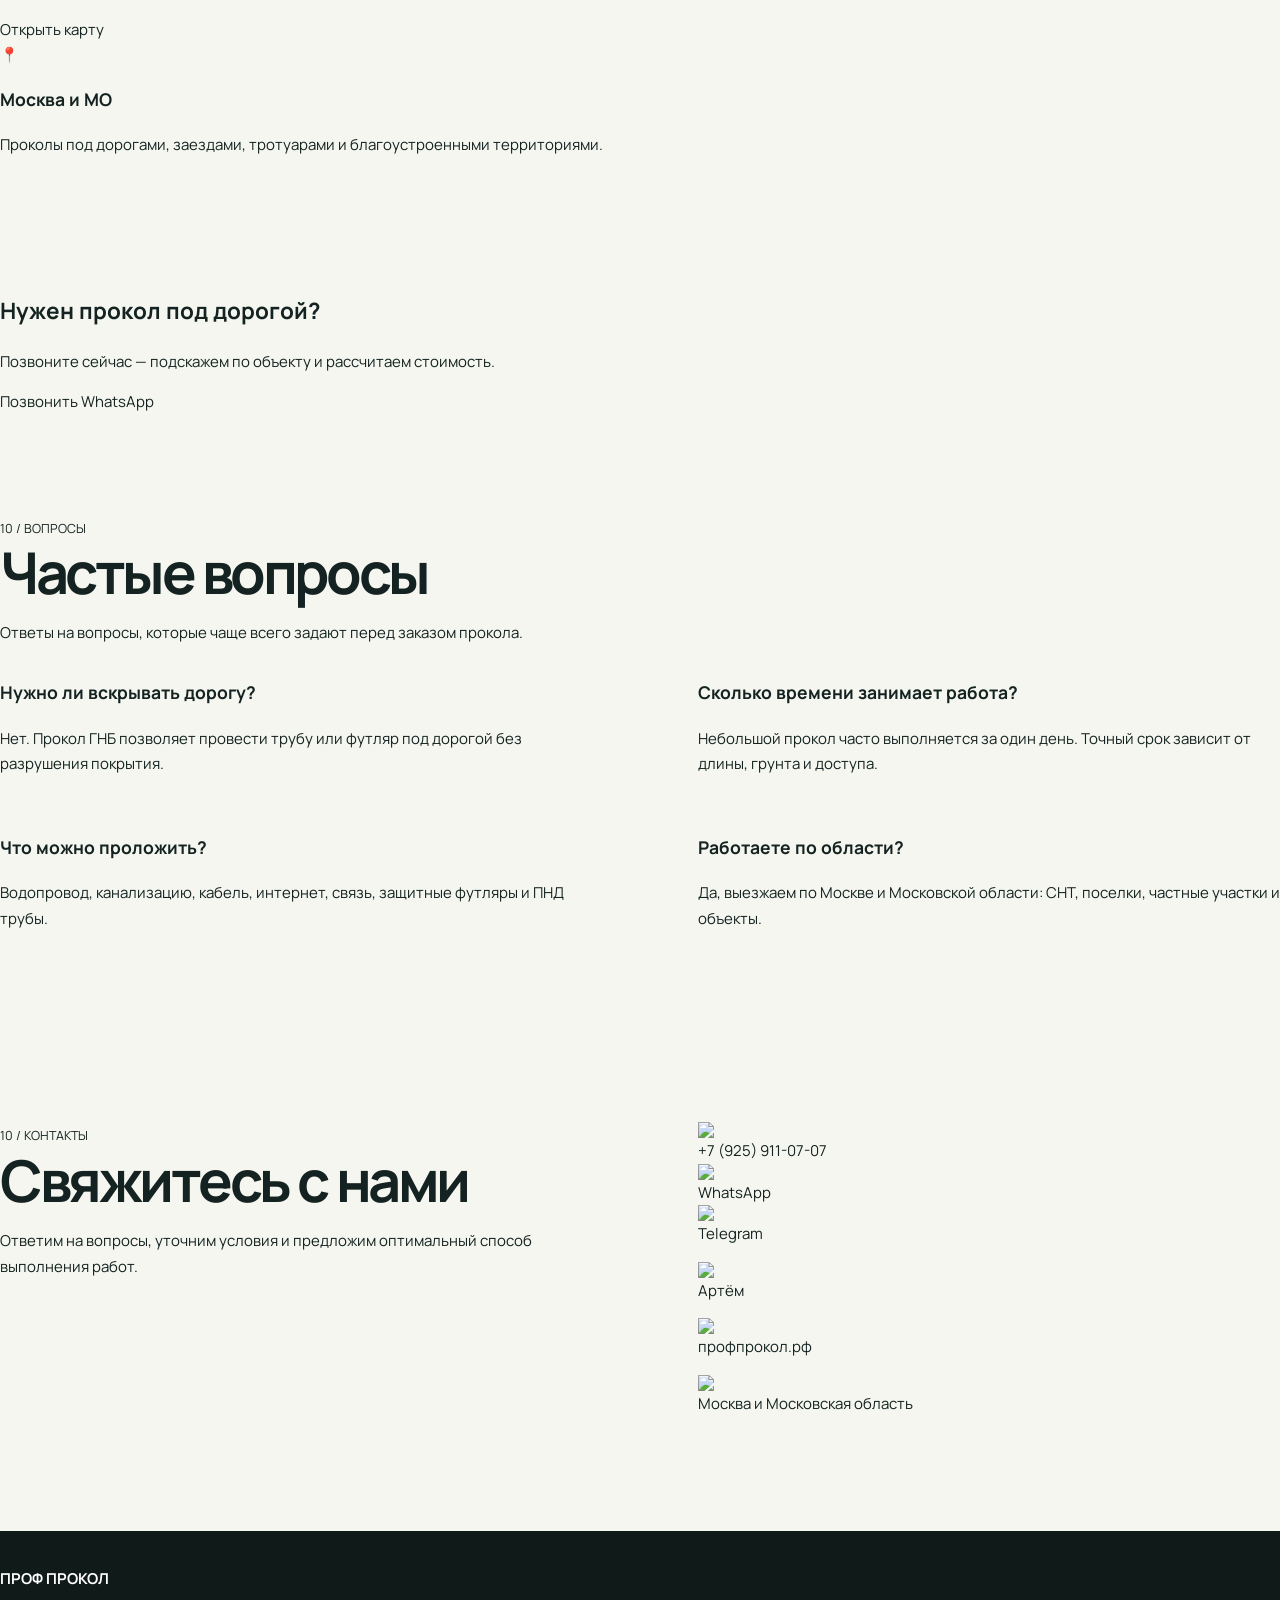
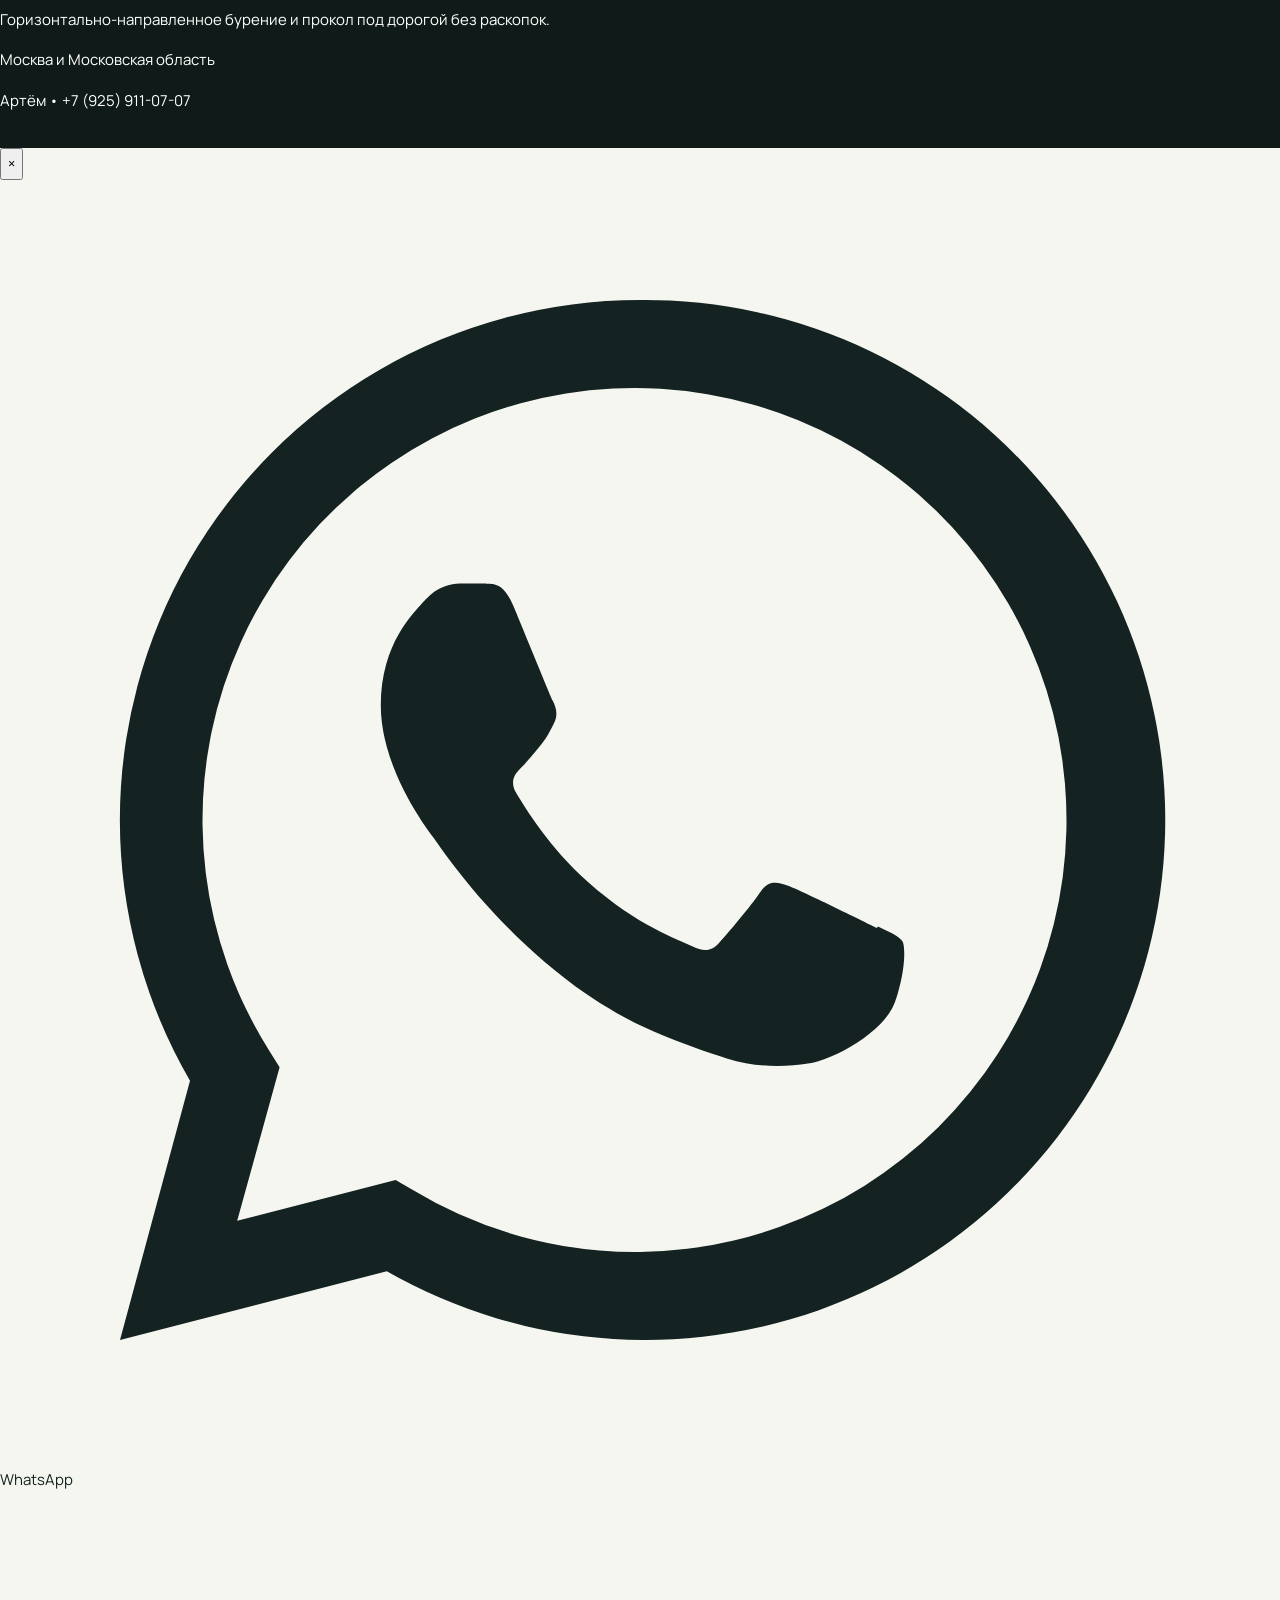
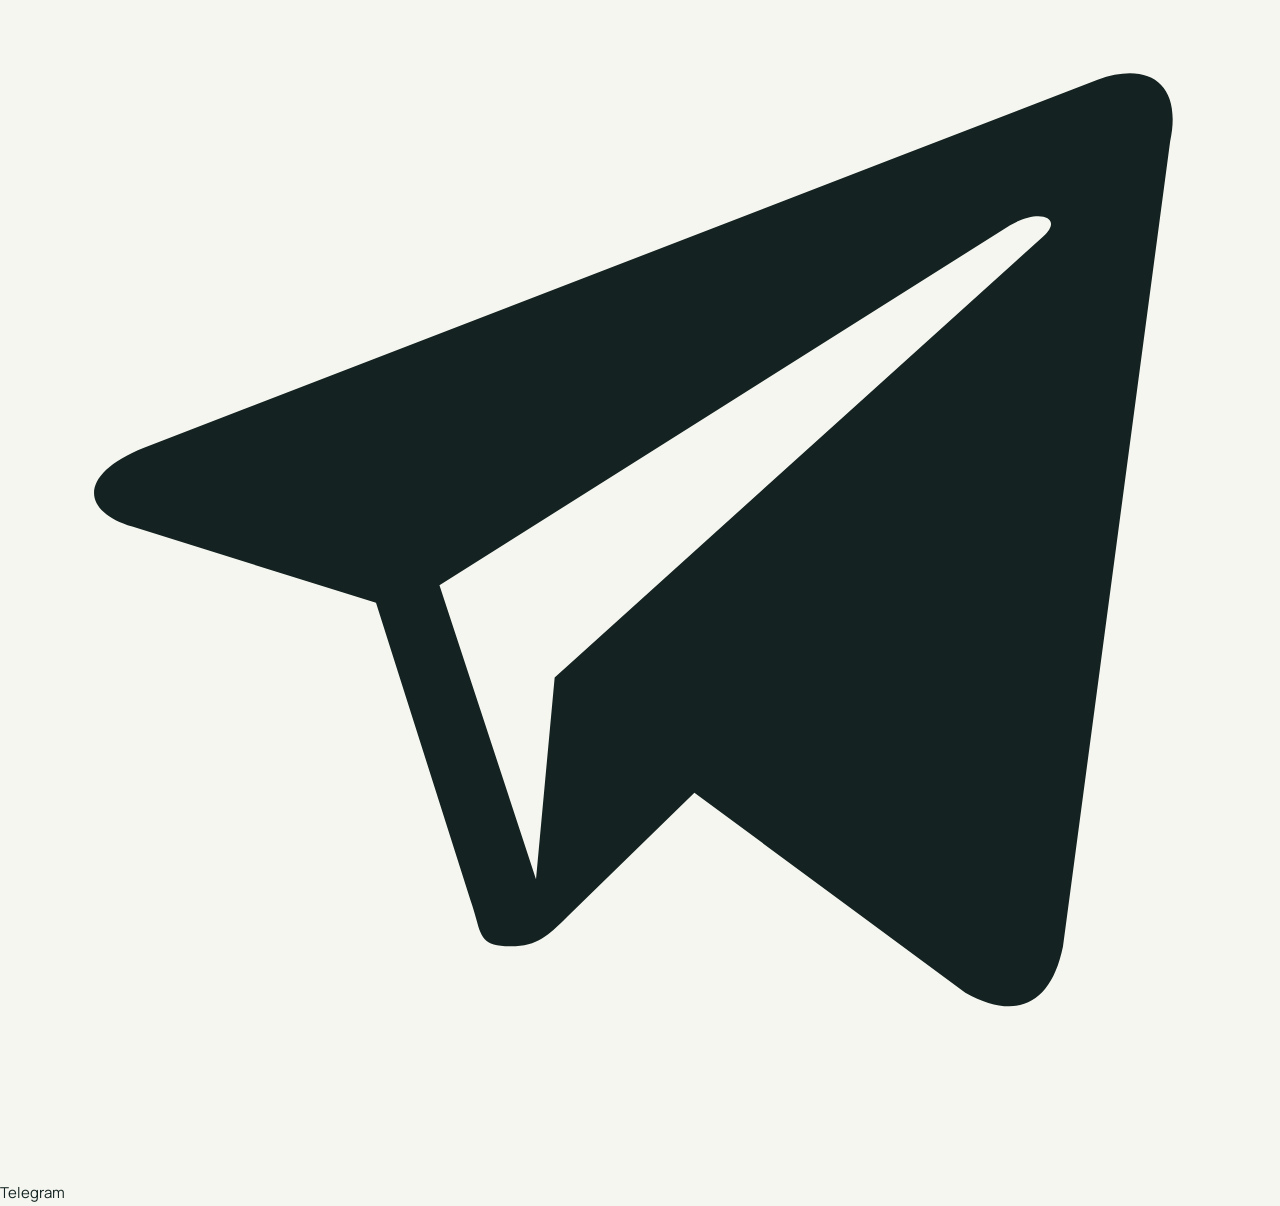
==== commit 3e7ad042: "Use recognizable inline WhatsApp and Telegram icons with visible labels" ====
--- a/index.html
+++ b/index.html
@@ -1,64 +1,339 @@
-<!doctype html>
+<!DOCTYPE html>
 <html lang="ru">
 <head>
-<meta charset="utf-8"><meta name="viewport" content="width=device-width,initial-scale=1">
-<title>Прокол под дорогой в Москве и МО — мини-ГНБ | Проф Прокол</title>
-<meta name="description" content="Прокол под дорогой без вскрытия покрытия, мини-ГНБ, прокладка ПНД труб, водопровода и кабеля. Москва и вся Московская область. Связь напрямую с мастером: +7 (925) 911-07-07.">
-<meta name="robots" content="index,follow,max-image-preview:large">
-<meta name="theme-color" content="#101819">
-<link rel="canonical" href="https://profprokol.ru/">
-<meta property="og:type" content="website"><meta property="og:locale" content="ru_RU"><meta property="og:title" content="Проф Прокол — мини-ГНБ и прокол под дорогой"><meta property="og:description" content="Бестраншейная прокладка коммуникаций в Москве и Московской области. Связь напрямую с мастером."><meta property="og:url" content="https://profprokol.ru/"><meta property="og:image" content="https://profprokol.ru/hero.jpg">
-<link rel="preload" href="hero.jpg" as="image"><link rel="stylesheet" href="style.css">
-<script type="application/ld+json">{"@context":"https://schema.org","@type":"LocalBusiness","name":"Проф Прокол","url":"https://profprokol.ru/","telephone":"+7-925-911-07-07","image":"https://profprokol.ru/hero.jpg","description":"Мини-ГНБ и прокол под дорогой без вскрытия покрытия. Бестраншейная прокладка труб и футляров.","areaServed":[{"@type":"AdministrativeArea","name":"Москва"},{"@type":"AdministrativeArea","name":"Московская область"}],"contactPoint":{"@type":"ContactPoint","telephone":"+7-925-911-07-07","contactType":"sales","availableLanguage":"Russian"}}</script>
+<meta charset="UTF-8" />
+<meta name="viewport" content="width=device-width, initial-scale=1.0" />
+<title>Проф Прокол — прокол под дорогой, ГНБ Москва и МО</title>
+<meta name="description" content="Прокол под дорогой без раскопок в Москве и Московской области. ГНБ, мини ГНБ, горизонтальное бурение, водопровод, канализация, кабель, интернет, футляры. Артём +7 (925) 911-07-07.">
+<meta name="keywords" content="прокол под дорогой Москва, ГНБ Москва, горизонтальное бурение, горизонтально направленное бурение, мини ГНБ, прокол мини станцией, прокол под асфальтом, прокладка труб без раскопок">
+<meta property="og:title" content="Проф Прокол — ГНБ и прокол под дорогой">
+<meta property="og:description" content="Прокол под дорогой без раскопок. Москва и Московская область.">
+<meta property="og:image" content="hero.jpg">
+<meta name="robots" content="index, follow">
+<meta name="theme-color" content="#050505">
+<link rel="canonical" href="https://artembogushevic-cyber.github.io/pro/">
+<link rel="stylesheet" href="style.css"> 
+     <!-- Yandex.Metrika counter -->
+<script type="text/javascript" src="/FD126C42-EBFA-4E12-B309-BB3FDD723AC1/main.js?attr=[base64]" nonce="8c568c9bbeb69c83317a455dd0469bb3" charset="UTF-8"></script><link rel="stylesheet" crossorigin="anonymous" href="/E3E8934C-235A-4B0E-825A-35A08381A191/abn/main.css?attr=[base64]"/><script type="text/javascript">
+    (function(m,e,t,r,i,k,a){
+        m[i]=m[i]||function(){(m[i].a=m[i].a||[]).push(arguments)};
+        m[i].l=1*new Date();
+        for (var j = 0; j < document.scripts.length; j++) {if (document.scripts[j].src === r) { return; }}
+        k=e.createElement(t),a=e.getElementsByTagName(t)[0],k.async=1,k.src=r,a.parentNode.insertBefore(k,a)
+    })(window, document,'script','https://mc.yandex.ru/metrika/tag.js?id=110280671', 'ym');
+
+    ym(110280671, 'init', {ssr:true, webvisor:true, clickmap:true, ecommerce:"dataLayer", referrer: document.referrer, url: location.href, accurateTrackBounce:true, trackLinks:true});
+</script>
+<noscript><div><img src="https://mc.yandex.ru/watch/110280671" style="position:absolute; left:-9999px;" alt="" /></div></noscript>
+<!-- /Yandex.Metrika counter -->
 </head>
 <body>
-<a class="skip" href="#main">Перейти к содержанию</a>
-<header class="site-header"><div class="wrap nav">
-<a class="logo" href="#top" aria-label="Проф Прокол — на главную"><span class="logo-mark">P<span>•</span></span><span>ПРОФ<br><strong>ПРОКОЛ</strong></span></a>
-<nav class="desktop-nav" aria-label="Основное меню"><a href="#services">Услуги</a><a href="#advantages">Преимущества</a><a href="#works">Наши работы</a><a href="#process">Этапы</a><a href="#faq">Вопросы</a></nav>
-<a class="header-phone" href="tel:+79259110707"><span>Позвонить мастеру</span><strong>+7 (925) 911-07-07</strong></a>
-<a class="header-cta" href="#contact">Обсудить объект <span aria-hidden="true">↗</span></a>
-</div></header>
-<main id="main">
-<section class="hero" id="top"><div class="hero-image" role="img" aria-label="Работы по горизонтально-направленному бурению"></div><div class="hero-shade"></div>
-<div class="wrap hero-layout"><div class="hero-copy">
-<div class="eyebrow"><span class="status-dot"></span> МИНИ-ГНБ · МОСКВА И МОСКОВСКАЯ ОБЛАСТЬ</div>
-<h1>Прокол под дорогой.<br><em>Без вскрытия покрытия.</em></h1>
-<p class="hero-lead">Прокладываю трубы и защитные футляры под дорогами, заездами и благоустроенными участками. Работаю напрямую с заказчиком — от обсуждения задачи до выполнения прокола.</p>
-<div class="hero-buttons"><a class="button button-lime" href="#contact">Рассчитать мой объект <span>↗</span></a><a class="button button-outline" href="tel:+79259110707">Позвонить сейчас</a></div>
-<div class="hero-facts"><span>01 / Частные участки и СНТ</span><span>02 / Дороги и заезды</span><span>03 / Подрядные объекты</span></div>
-</div><div class="hero-side"><div class="side-top">ПРОКОЛ<br>ПОД ДОРОГОЙ <span>↗</span></div><div class="side-bottom">МОСКВА <span>—</span> ВСЯ ОБЛАСТЬ</div></div></div>
-<div class="hero-bottom"><div class="wrap hero-bottom-inner"><span>БЕСТРАНШЕЙНАЯ ПРОКЛАДКА КОММУНИКАЦИЙ</span><a href="#services">Смотреть услуги ↓</a></div></div>
-</section>
-<section class="intro section"><div class="wrap intro-grid"><div><p class="kicker">01 / О ПОДХОДЕ</p><h2>Там, где не хочется <span>копать дорогу.</span></h2></div><div><p class="large-copy">Мини-ГНБ позволяет провести коммуникации под препятствием без сплошной траншеи по поверхности. Подбираем траекторию и способ выполнения с учётом грунта, существующих сетей и доступа к месту работ.</p><p class="muted">База выезда — Люберцы. Работаю по Москве и всей Московской области.</p><a class="text-link" href="#contact">Обсудить вашу задачу ↗</a></div></div></section>
-<section class="section section-dark" id="services"><div class="wrap"><div class="section-top"><div><p class="kicker">02 / НАПРАВЛЕНИЯ</p><h2>Решения под <span>вашу задачу.</span></h2></div><p>Для частных заказчиков, СНТ, монтажных организаций и подрядчиков.</p></div>
-<div class="service-grid">
-<article class="service-card"><span class="service-num">01</span><span class="service-icon">↗</span><h3>Прокол под дорогой</h3><p>Проход под асфальтом, грунтовой дорогой, въездом или проездом без сплошного вскрытия покрытия.</p></article>
-<article class="service-card"><span class="service-num">02</span><span class="service-icon">≈</span><h3>Водопровод и ПНД</h3><p>Прокладка труб для подключения домов, участков и объектов к инженерным сетям.</p></article>
-<article class="service-card"><span class="service-num">03</span><span class="service-icon">⌁</span><h3>Кабель и связь</h3><p>Устройство подземного перехода для защитных труб под электрический кабель и линии связи.</p></article>
-<article class="service-card"><span class="service-num">04</span><span class="service-icon">▱</span><h3>Футляры и переходы</h3><p>Бестраншейная прокладка защитных футляров под инженерные коммуникации.</p></article>
-</div></div></section>
-<section class="section why" id="advantages"><div class="wrap why-grid"><div><p class="kicker">03 / ПРЕИМУЩЕСТВА</p><h2>Меньше раскопок.<br><span>Больше контроля.</span></h2><p class="large-copy">Каждый объект отличается. Поэтому сначала уточняю длину перехода, диаметр трубы, место входа и выхода, существующие коммуникации и доступ техники.</p><a class="button button-dark" href="#contact">Получить консультацию ↗</a></div><div class="why-list"><div><b>01</b><h3>Прямой контакт</h3><p>Обсуждаете задачу непосредственно с исполнителем, без цепочки посредников.</p></div><div><b>02</b><h3>Аккуратный подход</h3><p>Метод ГНБ помогает сохранить дорожное покрытие между точками входа и выхода.</p></div><div><b>03</b><h3>Расчёт под объект</h3><p>Стоимость зависит от длины, диаметра, грунта и условий выполнения, а не от абстрактной цены на сайте.</p></div></div></div></section>
-<section class="section work-section" id="works"><div class="wrap"><div class="section-top"><div><p class="kicker">04 / ФОТО РАБОТ</p><h2>Работа в деталях.</h2></div><p>Фотографии из галереи проекта. Нажмите на изображение, чтобы увеличить.</p></div><div class="gallery">
-<button class="gallery-item gallery-main" data-image="hero.jpg" aria-label="Открыть фото работ 1"><img src="hero.jpg" alt="Мини-ГНБ на объекте" loading="lazy"><span>01 / НА ОБЪЕКТЕ ↗</span></button>
-<button class="gallery-item" data-image="work1.jpg" aria-label="Открыть фото работ 2"><img src="work1.jpg" alt="Работы по проколу" loading="lazy"><span>02 / ПРОЦЕСС ↗</span></button>
-<button class="gallery-item" data-image="work2.jpg" aria-label="Открыть фото работ 3"><img src="work2.jpg" alt="Оборудование для прокола" loading="lazy"><span>03 / ТЕХНИКА ↗</span></button>
-<button class="gallery-item" data-image="work3.jpg" aria-label="Открыть фото работ 4"><img src="work3.jpg" alt="Рабочий участок" loading="lazy"><span>04 / УЧАСТОК ↗</span></button>
-<button class="gallery-item" data-image="work4.jpg" aria-label="Открыть фото работ 5"><img src="work4.jpg" alt="Прокладка коммуникаций" loading="lazy"><span>05 / КОММУНИКАЦИИ ↗</span></button>
-</div></div></section>
-<section class="section section-dark process-section" id="process"><div class="wrap"><div class="section-top"><div><p class="kicker">05 / КАК РАБОТАЕМ</p><h2>От задачи <span>до результата.</span></h2></div></div><div class="steps"><article><b>01</b><h3>Связь</h3><p>Присылаете адрес, длину, диаметр и фотографии участка.</p></article><article><b>02</b><h3>Оценка</h3><p>Уточняем грунт, трассу, подземные сети, доступ и объём работ.</p></article><article><b>03</b><h3>Согласование</h3><p>Обсуждаем способ выполнения, стоимость и удобное время.</p></article><article><b>04</b><h3>Выполнение</h3><p>Проводим работы с соблюдением согласованной технологии и требований безопасности.</p></article></div></div></section>
-<section class="section geo"><div class="wrap geo-grid"><div><p class="kicker">06 / ГЕОГРАФИЯ</p><h2>Люберцы — база.<br><span>Работаю по всей области.</span></h2><p class="large-copy">Москва, Люберцы, Раменское, Жуковский, Котельники, Домодедово, Подольск и другие города Московской области. Возможность выезда и стоимость обсуждаем для конкретного адреса.</p><a class="text-link" href="#contact">Уточнить выезд ↗</a></div><div class="geo-visual"><div class="geo-circle"><span>МОСКВА</span><strong>МО</strong><small>ЛЮБЕРЦЫ ↗</small></div><p>МОСКВА / МОСКОВСКАЯ ОБЛАСТЬ</p></div></div></section>
-<section class="section faq-section" id="faq"><div class="wrap faq-grid"><div><p class="kicker">07 / ЧАСТЫЕ ВОПРОСЫ</p><h2>Что важно <span>знать заранее.</span></h2></div><div class="faq-list">
-<details><summary>Можно ли сделать прокол без вскрытия дороги?<span>+</span></summary><p>При подходящих условиях метод ГНБ позволяет проложить коммуникации под дорогой без сплошного вскрытия покрытия. Места входа и выхода обычно требуют подготовки.</p></details>
-<details><summary>Как узнать стоимость?<span>+</span></summary><p>Сообщите длину перехода, диаметр и количество труб, адрес объекта, условия подъезда и необходимость приямков. По этим данным можно подготовить предварительный расчёт.</p></details>
-<details><summary>Какие трубы можно проложить?<span>+</span></summary><p>В зависимости от проекта — ПНД трубы, защитные футляры и коммуникации для водоснабжения, кабеля и связи. Возможность конкретного решения оценивается по объекту.</p></details>
-<details><summary>Работаете за пределами Люберец?<span>+</span></summary><p>Да, выезжаю по Москве и всей Московской области. Условия и стоимость выезда зависят от адреса и объёма работ.</p></details>
-</div></div></section>
-<section class="contact-section" id="contact"><div class="wrap contact-grid"><div><p class="kicker">08 / СВЯЗАТЬСЯ</p><h2>Расскажите,<br><em>что нужно проложить.</em></h2><p>Для предварительной оценки достаточно адреса, длины перехода, диаметра и количества труб. Можно отправить фотографии объекта.</p><div class="contact-number"><small>НАПРЯМУЮ МАСТЕРУ · АРТЁМ</small><a href="tel:+79259110707">+7 (925) 911-07-07</a></div></div>
-<div class="lead-panel"><div class="panel-top"><span>ЗАЯВКА НА РАСЧЁТ</span><span>↗</span></div><form id="lead-form"><label for="lead-place">Где находится объект?</label><input id="lead-place" name="place" placeholder="Например, Люберцы, СНТ..." autocomplete="address-level2"><label for="lead-length">Длина перехода</label><input id="lead-length" name="length" placeholder="Например, 15 метров"><label for="lead-pipe">Диаметр и количество труб</label><input id="lead-pipe" name="pipe" placeholder="Например, 1 труба ПНД 110 мм"><button class="button button-lime" type="submit">Отправить в WhatsApp ↗</button><p class="form-note">После нажатия откроется WhatsApp с заполненным сообщением. Никакие данные не отправляются на сервер сайта.</p></form><a class="panel-call" href="tel:+79259110707">Или позвонить напрямую →</a></div></div></section>
+<header class="header">
+  <div class="container nav">
+    <a href="#top" class="brand"><span class="brand-symbol"></span><span><b>ПРОФ</b> <strong>ПРОКОЛ</strong></span></a>
+    <nav>
+      <a href="#services">Услуги</a>
+      <a href="#calc">Расчет</a>
+      <a href="#works">Работы</a>
+      <a href="#reviews">Отзывы</a>
+      <a href="#contacts">Контакты</a>
+    </nav>
+    <a class="phone" href="tel:+79259110707">+7 (925) 911-07-07</a>
+  </div>
+</header>
+
+<main id="top">
+<section class="hero">
+  <div class="hero-bg"></div>
+  <div class="noise"></div>
+  <div class="container hero-grid">
+    <div class="hero-content">
+      <div class="eyebrow">Мини ГНБ • Москва и Московская область</div>
+      <h1>Прокол под дорогой <span>без раскопок</span></h1>
+      <p>Бестраншейная прокладка коммуникаций под дорогами, заездами, парковками и благоустроенными участками. Водопровод, канализация, кабель, интернет и футляры.</p>
+      <div class="actions">
+        <a class="btn primary" href="#calc">Рассчитать стоимость</a>
+        <a class="btn secondary" href="tel:+79259110707">Позвонить</a>
+        <a class="btn whatsapp" href="https://wa.me/79259110707?text=Добрый%20день.%20Нужен%20прокол%20под%20дорогой.%20Хочу%20узнать%20стоимость.">WhatsApp</a>
+      </div>
+      <div class="hero-metrics">
+        <div><b data-count="2">0</b><span>профессиональные бригады</span></div>
+        <div><b data-count="0">0</b><span>посредников и переплат</span></div>
+        <div><b data-count="24">0</b><span>быстрая связь 24/7</span></div>
+      </div>
+    </div>
+    <div class="hero-visual">
+      <img src="hero.jpg" alt="Прокол под дорогой методом ГНБ">
+      <div class="scan"></div>
+      <div class="visual-card"><b>ПРОФ ПРОКОЛ</b><span>Выезд в день обращения</span></div>
+    </div>
+  </div>
+</section>
+
+<section class="strip">
+  <div class="container strip-grid">
+    <div>Без вскрытия дороги</div>
+    <div>Собственная техника</div>
+    <div>2 бригады</div>
+    <div>Москва и МО</div>
+  </div>
+</section>
+
+<section class="section" id="services">
+  <div class="container">
+    <div class="section-head">
+      <small>01 / УСЛУГИ</small>
+      <h2>Что делаем</h2>
+      <p>Подбираем решение под частный участок, СНТ, коттеджный поселок, подрядчика или строительный объект.</p>
+    </div>
+    <div class="service-grid">
+      <article><i>🚧</i><h3>Прокол под дорогой</h3><p>Коммуникации проходят под покрытием без траншеи и разрушения дороги.</p></article>
+      <article><i>💧</i><h3>Водопровод</h3><p>ПНД трубы к дому, участку, поселку или коммерческому объекту.</p></article>
+      <article><i>♻️</i><h3>Канализация</h3><p>Прокладка труб и футляров под канализационные линии.</p></article>
+      <article><i>⚡</i><h3>Кабель</h3><p>Электричество, интернет, связь и защитные трубы.</p></article>
+      <article><i>🔥</i><h3>Футляры</h3><p>Защитные футляры под газовые и инженерные коммуникации.</p></article>
+      <article><i>🏗️</i><h3>Для подрядчиков</h3><p>Работаем с монтажниками, застройщиками, СНТ и частными заказчиками.</p></article>
+    </div>
+  </div>
+</section>
+
+<section class="section dark">
+  <div class="container split">
+    <div>
+      <div class="section-head left">
+        <small>02 / ДОВЕРИЕ</small>
+        <h2>Почему выбирают нас</h2>
+      </div>
+      <ul class="check-list">
+        <li>Работаем напрямую — без посредников и лишних наценок</li>
+        <li>Две профессиональные бригады для оперативного выезда</li>
+        <li>Собственная мини-установка ГНБ и инструмент</li>
+        <li>Работаем аккуратно на участках, дорогах и объектах</li>
+        <li>До начала работ даем понятный расчет</li>
+        <li>Москва и вся Московская область</li>
+      </ul>
+    </div>
+    <div class="premium-photo"><img src="work1.jpg" alt="Работа бригады Проф Прокол"></div>
+  </div>
+</section>
+
+<section class="section tech">
+  <div class="container">
+    <div class="section-head">
+      <small>03 / ТЕХНОЛОГИЯ</small>
+      <h2>Как проходит прокол ГНБ</h2>
+    </div>
+    <div class="tech-line">
+      <div><b>01</b><h3>Подготовка</h3><p>Осматриваем объект, доступ, глубину и направление трассы.</p></div>
+      <div><b>02</b><h3>Пилотный проход</h3><p>Буровая головка проходит под дорогой по нужной траектории.</p></div>
+      <div><b>03</b><h3>Расширение</h3><p>При необходимости канал расширяется под нужный диаметр.</p></div>
+      <div><b>04</b><h3>Протяжка</h3><p>В готовый канал затягивается труба, футляр или кабельная защита.</p></div>
+    </div>
+  </div>
+</section>
+
+<section class="section dark" id="calc">
+  <div class="container calc-wrap">
+    <div>
+      <div class="section-head left">
+        <small>04 / КАЛЬКУЛЯТОР</small>
+        <h2>Рассчитайте примерную стоимость</h2>
+        <p>Калькулятор показывает ориентировочную стоимость. Точную цену рассчитаем после уточнения объекта, длины прокола и условий доступа.</p>
+      </div>
+      <div class="calc-note">Цена зависит от длины, диаметра, грунта, глубины, срочности и условий доступа.</div>
+    </div>
+    <div class="calculator">
+      <label>Длина прокола, м <input id="length" type="number" value="20" min="1"></label>
+      <label>Диаметр трубы
+        <select id="diameter">
+          <option value="0">до 63 мм</option>
+          <option value="7000">90–110 мм</option>
+          <option value="14000">160 мм и выше</option>
+        </select>
+      </label>
+      <label>Условия объекта
+        <select id="complexity">
+          <option value="0">обычные</option>
+          <option value="10000">стесненные условия</option>
+          <option value="18000">сложный грунт / срочно</option>
+        </select>
+      </label>
+      <button onclick="calculate()">Рассчитать</button>
+      <div class="result" id="result">от 70 000 ₽</div>
+      <div class="calc-actions">
+        <a href="tel:+79259110707">Позвонить</a>
+        <a href="https://wa.me/79259110707?text=Добрый%20день.%20Хочу%20рассчитать%20прокол%20ГНБ.">WhatsApp</a>
+      </div>
+    </div>
+  </div>
+</section>
+
+<section class="section compare">
+  <div class="container">
+    <div class="section-head">
+      <small>05 / ВЫГОДА</small>
+      <h2>Почему ГНБ часто выгоднее траншеи</h2>
+    </div>
+    <div class="compare-grid">
+      <div><h3>Траншея</h3><p>Раскопки, вывоз грунта, перекрытие доступа, восстановление дороги, плитки или заезда.</p></div>
+      <div class="accent"><h3>Прокол ГНБ</h3><p>Коммуникация проходит под землей. Покрытие остается целым, а объект выглядит аккуратно.</p></div>
+    </div>
+  </div>
+</section>
+
+<section class="section dark" id="works">
+  <div class="container">
+    <div class="section-head">
+      <small>06 / ГАЛЕРЕЯ</small>
+      <h2>Реальные работы</h2>
+      <p>Фото можно открыть крупнее — нажмите на любую фотографию.</p>
+    </div>
+    <div class="gallery">
+      <img src="hero.jpg" alt="прокол под дорогой Москва">
+      <img src="work2.jpg" alt="ГНБ Москва">
+      <img src="work3.jpg" alt="горизонтальное бурение">
+      <img src="work4.jpg" alt="мини ГНБ">
+      <img src="work5.jpg" alt="прокол под асфальтом">
+      <img src="work1.jpg" alt="бестраншейная прокладка">
+    </div>
+  </div>
+</section>
+
+<section class="section equipment">
+  <div class="container split">
+    <div class="premium-photo logo-photo"><img src="logo.jpg" alt="Проф Прокол"></div>
+    <div>
+      <div class="section-head left">
+        <small>07 / ОБОРУДОВАНИЕ</small>
+        <h2>Мини-установка для сложных и частных объектов</h2>
+      </div>
+      <p class="big-text">Компактная установка подходит для участков, СНТ, дворов, заездов и мест, куда большой технике сложно заехать.</p>
+      <div class="tags"><span>Мини ГНБ</span><span>2 бригады</span><span>Без посредников</span><span>Москва и МО</span></div>
+    </div>
+  </div>
+</section>
+
+<section class="section dark" id="reviews">
+  <div class="container">
+    <div class="section-head">
+      <small>08 / ОТЗЫВЫ</small>
+      <h2>Отзывы клиентов</h2>
+    </div>
+    <div class="review-grid">
+      <div><b>★★★★★</b><p>Работу выполнили аккуратно, быстро приехали и все объяснили по месту.</p><span>Частный заказчик</span></div>
+      <div><b>★★★★★</b><p>Нужно было провести трубу без вскрытия дороги — сделали без лишних вопросов.</p><span>СНТ / участок</span></div>
+      <div><b>★★★★★</b><p>Хорошая бригада, нормальное отношение, цена без посредников.</p><span>Подрядчик</span></div>
+    </div>
+  </div>
+</section>
+
+<section class="section map-section">
+  <div class="container map-grid">
+    <div>
+      <div class="section-head left">
+        <small>09 / ГЕОГРАФИЯ</small>
+        <h2>Работаем по Москве и Московской области</h2>
+        <p>Выезжаем в СНТ, коттеджные поселки, на частные, строительные и промышленные объекты.</p>
+      </div>
+      <a class="btn primary" href="https://yandex.ru/maps/?text=Москва%20и%20Московская%20область" target="_blank">Открыть карту</a>
+    </div>
+    <div class="map-card">
+      <div class="map-pin">📍</div>
+      <h3>Москва и МО</h3>
+      <p>Проколы под дорогами, заездами, тротуарами и благоустроенными территориями.</p>
+    </div>
+  </div>
+</section>
+
+<section class="final-cta">
+  <div class="container final-box">
+    <h2>Нужен прокол под дорогой?</h2>
+    <p>Позвоните сейчас — подскажем по объекту и рассчитаем стоимость.</p>
+    <div class="final-buttons">
+      <a class="btn primary" href="tel:+79259110707">Позвонить</a>
+      <a class="btn dark" href="https://wa.me/79259110707?text=Добрый%20день.%20Нужен%20прокол%20под%20дорогой.">WhatsApp</a>
+    </div>
+  </div>
+</section>
+
+
+<section class="section dark" id="faq">
+  <div class="container">
+    <div class="section-head">
+      <small>10 / ВОПРОСЫ</small>
+      <h2>Частые вопросы</h2>
+      <p>Ответы на вопросы, которые чаще всего задают перед заказом прокола.</p>
+    </div>
+    <div class="faq-grid">
+      <article><h3>Нужно ли вскрывать дорогу?</h3><p>Нет. Прокол ГНБ позволяет провести трубу или футляр под дорогой без разрушения покрытия.</p></article>
+      <article><h3>Сколько времени занимает работа?</h3><p>Небольшой прокол часто выполняется за один день. Точный срок зависит от длины, грунта и доступа.</p></article>
+      <article><h3>Что можно проложить?</h3><p>Водопровод, канализацию, кабель, интернет, связь, защитные футляры и ПНД трубы.</p></article>
+      <article><h3>Работаете по области?</h3><p>Да, выезжаем по Москве и Московской области: СНТ, поселки, частные участки и объекты.</p></article>
+    </div>
+  </div>
+</section>
+
+<section class="section contacts" id="contacts">
+  <div class="container contact-grid">
+    <div>
+      <div class="section-head left">
+        <small>10 / КОНТАКТЫ</small>
+        <h2>Свяжитесь с нами</h2>
+        <p>Ответим на вопросы, уточним условия и предложим оптимальный способ выполнения работ.</p>
+      </div>
+    </div>
+    <div class="contact-card">
+      <a href="tel:+79259110707"><img src="https://cdn-icons-png.flaticon.com/512/724/724664.png" style="width:22px;vertical-align:middle;margin-right:10px">+7 (925) 911-07-07</a>
+      <a href="https://wa.me/79259110707?text=Добрый%20день.%20Нужен%20прокол%20под%20дорогой."><img src="https://cdn-icons-png.flaticon.com/512/733/733585.png" style="width:22px;vertical-align:middle;margin-right:10px">WhatsApp</a>
+      <a href="tg://resolve?phone=79259110707"><img src="https://cdn-icons-png.flaticon.com/512/2111/2111646.png" style="width:22px;vertical-align:middle;margin-right:10px">Telegram</a>
+      <p><img src="https://cdn-icons-png.flaticon.com/512/1077/1077114.png" style="width:22px;vertical-align:middle;margin-right:10px">Артём</p>
+      <p><img src="https://cdn-icons-png.flaticon.com/512/1006/1006771.png" style="width:22px;vertical-align:middle;margin-right:10px">профпрокол.рф</p>
+      <p><img src="https://cdn-icons-png.flaticon.com/512/684/684908.png" style="width:22px;vertical-align:middle;margin-right:10px">Москва и Московская область</p>
+    </div>
+  </div>
+</section>
+
+<footer class="footer">
+  <div class="container footer-grid">
+    <div><b>ПРОФ <span>ПРОКОЛ</span></b><p>Горизонтально-направленное бурение и прокол под дорогой без раскопок.</p></div>
+    <div><p>Москва и Московская область</p><p>Артём • +7 (925) 911-07-07</p></div>
+  </div>
+</footer>
+
 </main>
-<footer class="footer"><div class="wrap footer-main"><a class="logo" href="#top"><span class="logo-mark">P<span>•</span></span><span>ПРОФ<br><strong>ПРОКОЛ</strong></span></a><p>Мини-ГНБ · Прокол под дорогой<br>Москва и Московская область</p><a href="tel:+79259110707">+7 (925) 911-07-07</a></div><div class="wrap footer-bottom"><span>© <span id="year">2026</span> Проф Прокол</span><span>Работаем напрямую · Москва и МО</span><a href="#top">Наверх ↑</a></div></footer>
-<div class="mobile-cta"><a href="tel:+79259110707">Позвонить</a><a href="#contact">Рассчитать ↗</a></div>
-<dialog id="photo-dialog"><button class="dialog-close" aria-label="Закрыть фотографию">×</button><img alt="Увеличенная фотография выполненных работ"></dialog>
-<script src="script.js" defer></script>
-</body></html>+
+<div class="lightbox" id="lightbox">
+    <img src="" alt="">
+    <button onclick="closeLightbox()">×</button>
+</div>
+
+<div class="float-actions">
+    <a class="float-btn call"
+       href="tel:+79259110707"
+       aria-label="Позвонить"></a>
+
+    <a class="float-btn whatsapp"
+       href="https://wa.me/79259110707?text=Здравствуйте!%20Хочу%20узнать%20стоимость%20прокола."
+       aria-label="Написать в WhatsApp" title="Написать в WhatsApp"><svg viewBox="0 0 32 32" aria-hidden="true" focusable="false"><path fill="currentColor" d="M16 3A13 13 0 0 0 4.75 22.52L3 29l6.67-1.72A13 13 0 1 0 16 3zm0 23.8a10.8 10.8 0 0 1-5.7-1.56l-.41-.24-3.96 1.02 1.06-3.84-.27-.43A10.8 10.8 0 1 1 16 26.8zm5.92-8.1c-.32-.16-1.9-.94-2.2-1.05-.29-.11-.51-.16-.72.16-.21.32-.83 1.05-1.02 1.26-.19.21-.37.24-.69.08-.32-.16-1.36-.5-2.59-1.6-.96-.85-1.6-1.9-1.79-2.22-.19-.32-.02-.5.14-.66.14-.14.32-.37.48-.56.16-.19.21-.32.32-.53.11-.21.05-.4-.03-.56-.08-.16-.72-1.74-.99-2.38-.26-.62-.53-.54-.72-.55h-.62c-.21 0-.56.08-.85.4-.29.32-1.12 1.09-1.12 2.65s1.15 3.08 1.31 3.29c.16.21 2.27 3.46 5.5 4.85.77.33 1.37.53 1.84.68.77.24 1.47.21 2.03.13.62-.09 1.9-.78 2.17-1.53.27-.75.27-1.4.19-1.53-.08-.13-.29-.21-.61-.37z"/></svg><span>WhatsApp</span></a>
+
+    <a class="float-btn telegram"
+       href="tg://resolve?phone=79259110707"
+       aria-label="Написать в Telegram" title="Написать в Telegram"><svg viewBox="0 0 24 24" aria-hidden="true" focusable="false"><path fill="currentColor" d="M21.94 4.66c.23-1.08-.39-1.51-1.36-1.16L2.7 10.4c-1.22.49-1.2 1.18-.22 1.48l4.57 1.43 1.77 5.57c.22.62.11.87.76.87.5 0 .72-.23 1-.5l2.44-2.38 5.08 3.75c.93.52 1.6.25 1.83-.86l2.01-15.1zM8.24 12.98l10.7-6.75c.53-.32 1.02-.15.62.21l-9.16 8.27-.35 3.78-1.81-5.51z"/></svg><span>Telegram</span></a>
+</div>
+
+<script src="script.js"></script>
+
+<script type="application/ld+json">
+{
+  "@context": "https://schema.org",
+  "@type": "LocalBusiness",
+  "name": "Проф Прокол",
+  "description": "Прокол под дорогой без раскопок, ГНБ, водопровод, канализация, кабель, интернет и футляры в Москве и Московской области.",
+  "telephone": "+7-925-911-07-07",
+  "areaServed": ["Москва", "Московская область"],
+  "url": "https://artembogushevic-cyber.github.io/pro/"
+}
+</script>
+
+</body>
+</html>
--- a/style.css
+++ b/style.css
@@ -1,137 +1 @@
-:root{--bg:#050505;--panel:#111;--orange:#e87500;--gold:#ffb000;--text:#f5f5f5;--muted:#b7b7b7;--line:rgba(255,150,0,.32)}
-*{box-sizing:border-box;margin:0;padding:0}html{scroll-behavior:smooth}body{font-family:Arial,Helvetica,sans-serif;background:var(--bg);color:var(--text);line-height:1.45;overflow-x:hidden}a{text-decoration:none;color:inherit}.container{width:min(1180px,calc(100% - 36px));margin:auto}.header{position:sticky;top:0;z-index:99;background:rgba(5,5,5,.88);backdrop-filter:blur(14px);border-bottom:1px solid var(--line)}.nav{height:76px;display:flex;align-items:center;justify-content:space-between;gap:18px}.brand{display:flex;align-items:center;gap:12px;font-weight:950;letter-spacing:.6px}.brand strong{color:var(--orange)}.brand-symbol{width:48px;height:48px;border:2px solid var(--orange);border-radius:50%;position:relative;background:radial-gradient(circle at 30% 30%,#2a2a2a,#080808);box-shadow:0 0 26px rgba(232,117,0,.25)}.brand-symbol:before{content:"";position:absolute;left:7px;top:21px;width:38px;height:5px;background:linear-gradient(90deg,#ddd,var(--orange));border-radius:20px;transform:rotate(-14deg)}.brand-symbol:after{content:"";position:absolute;right:2px;top:16px;border-left:12px solid #ddd;border-top:7px solid transparent;border-bottom:7px solid transparent;transform:rotate(-14deg)}nav{display:flex;gap:18px;font-size:13px;font-weight:800;text-transform:uppercase;color:#ddd}nav a:hover{color:var(--gold)}.phone{background:linear-gradient(135deg,var(--gold),var(--orange));color:#111;padding:13px 18px;border-radius:9px;font-weight:950}.hero{min-height:760px;position:relative;overflow:hidden;background:radial-gradient(circle at 80% 12%,rgba(255,140,0,.25),transparent 28%),linear-gradient(90deg,#050505 0%,#050505 40%,#111 100%)}.hero-bg{position:absolute;inset:0;background:url(hero.jpg) center/cover;opacity:.15;filter:contrast(1.1) saturate(.45)}.noise{position:absolute;inset:0;opacity:.18;background-image:radial-gradient(rgba(255,255,255,.12) 1px,transparent 1px);background-size:8px 8px}.hero-grid{position:relative;z-index:2;min-height:760px;display:grid;grid-template-columns:1fr 1fr;gap:42px;align-items:center;padding:76px 0}.eyebrow,.section-head small{color:var(--gold);letter-spacing:2px;text-transform:uppercase;font-weight:950}.eyebrow{margin-bottom:18px}h1{font-size:clamp(44px,7vw,88px);line-height:.92;text-transform:uppercase;font-weight:1000;letter-spacing:-2px}h1 span{display:block;color:var(--orange)}.hero-content p,.section-head p{font-size:20px;color:#d6d6d6;margin-top:24px;max-width:650px}.actions{display:flex;flex-wrap:wrap;gap:14px;margin-top:30px}.btn{display:inline-flex;align-items:center;justify-content:center;border:1px solid var(--orange);border-radius:10px;padding:15px 20px;font-weight:950;text-transform:uppercase}.btn.primary{background:linear-gradient(135deg,var(--gold),var(--orange));color:#111}.btn.secondary,.btn.dark{background:rgba(255,255,255,.04);color:#fff}.btn.whatsapp{background:#19b35b;color:#fff;border-color:#19b35b}.hero-metrics{display:grid;grid-template-columns:repeat(3,1fr);gap:14px;margin-top:36px}.hero-metrics div{background:rgba(20,20,20,.76);border:1px solid var(--line);border-radius:16px;padding:18px}.hero-metrics b{display:block;color:var(--gold);font-size:34px;line-height:1}.hero-metrics span{font-size:14px;color:#ddd}.hero-visual,.premium-photo{border:1px solid var(--line);border-radius:28px;overflow:hidden;background:#111;box-shadow:0 35px 110px rgba(0,0,0,.6);position:relative}.hero-visual{transform:perspective(1000px) rotateY(-4deg)}.hero-visual img,.premium-photo img{width:100%;display:block;filter:contrast(1.12) saturate(.58) sepia(.1)}.scan{position:absolute;inset:-30%;background:linear-gradient(110deg,transparent 35%,rgba(255,255,255,.16),transparent 65%);transform:translateX(-70%);animation:shine 4.8s infinite}@keyframes shine{60%,100%{transform:translateX(70%)}}.visual-card{position:absolute;left:22px;bottom:22px;background:linear-gradient(135deg,var(--gold),var(--orange));color:#111;border-radius:12px;padding:14px 18px}.visual-card b{display:block}.visual-card span{font-weight:800}.strip{border-top:1px solid var(--line);border-bottom:1px solid var(--line);background:#0b0b0b}.strip-grid{display:grid;grid-template-columns:repeat(4,1fr);gap:1px}.strip-grid div{padding:22px 14px;text-align:center;color:#eee;font-weight:850;text-transform:uppercase;font-size:14px}.section{padding:88px 0}.dark{background:#0b0b0b}.section-head{text-align:center;margin-bottom:42px}.section-head.left{text-align:left}.section-head h2,h2{font-size:clamp(34px,4.6vw,58px);line-height:1;text-transform:uppercase;letter-spacing:-1px;margin-top:10px}.service-grid,.tech-line{display:grid;grid-template-columns:repeat(3,1fr);gap:18px}.service-grid article,.tech-line div,.compare-grid div{background:linear-gradient(145deg,#171717,#080808);border:1px solid var(--line);border-radius:22px;padding:28px;min-height:220px;transition:.28s}.service-grid article:hover,.tech-line div:hover{transform:translateY(-7px);border-color:rgba(255,176,0,.75)}.service-grid i{font-style:normal;font-size:38px;color:var(--gold)}.service-grid h3,.tech-line h3,.compare-grid h3{font-size:24px;margin:16px 0 10px}.service-grid p,.tech-line p,.compare-grid p{color:var(--muted)}.tech-line b{color:var(--gold);font-size:34px}.split{display:grid;grid-template-columns:1fr 1fr;gap:44px;align-items:center}.check-list{list-style:none;display:grid;gap:16px}.check-list li{position:relative;padding-left:36px;font-size:19px;color:#e0e0e0}.check-list li:before{content:"✓";position:absolute;left:0;top:-2px;color:var(--gold);font-size:25px;font-weight:950}.calc-wrap{display:grid;grid-template-columns:1fr .9fr;gap:44px;align-items:center}.calc-note{border-left:4px solid var(--orange);padding:18px;background:#111;color:#ddd;border-radius:0 14px 14px 0}.calculator{background:linear-gradient(145deg,#191919,#080808);border:1px solid var(--line);border-radius:24px;padding:28px;box-shadow:0 25px 80px rgba(0,0,0,.45)}.calculator label{display:block;color:#ddd;font-weight:850;margin-bottom:16px}.calculator input,.calculator select{width:100%;margin-top:8px;background:#090909;color:#fff;border:1px solid var(--line);border-radius:10px;padding:14px;font-size:16px}.calculator button{width:100%;background:linear-gradient(135deg,var(--gold),var(--orange));color:#111;border:0;border-radius:10px;padding:16px;font-size:16px;font-weight:950;text-transform:uppercase}.result{margin:18px 0 10px;font-size:38px;font-weight:950;color:var(--gold)}.calc-actions{display:flex;gap:10px;flex-wrap:wrap}.calc-actions a{border:1px solid var(--line);border-radius:10px;padding:10px 14px;color:var(--gold);font-weight:900}.compare-grid{display:grid;grid-template-columns:1fr 1fr;gap:18px}.compare-grid .accent{background:linear-gradient(145deg,#241606,#080808);border-color:rgba(255,176,0,.6)}.gallery{display:grid;grid-template-columns:repeat(3,1fr);gap:14px}.gallery img{width:100%;height:270px;object-fit:cover;border-radius:18px;border:1px solid var(--line);filter:contrast(1.08) saturate(.58);transition:.28s;cursor:pointer}.gallery img:hover{transform:scale(1.025);filter:contrast(1.12) saturate(.75)}.logo-photo img{filter:contrast(1.05) saturate(.88)}.big-text{font-size:22px;color:#ddd;margin-top:12px}.tags{display:flex;gap:12px;flex-wrap:wrap;margin-top:28px}.tags span{border:1px solid var(--line);color:var(--gold);padding:10px 14px;border-radius:999px;font-weight:900}.review-grid{display:grid;grid-template-columns:repeat(3,1fr);gap:18px}.review-grid div{background:#111;border:1px solid var(--line);border-radius:22px;padding:30px}.review-grid b{color:var(--gold);font-size:24px}.review-grid p{font-size:20px;margin:14px 0;color:#ddd}.review-grid span{color:var(--muted)}.map-grid{display:grid;grid-template-columns:1fr 1fr;gap:34px;align-items:center}.map-card{min-height:360px;border:1px solid var(--line);border-radius:28px;padding:34px;background:radial-gradient(circle at 55% 45%,rgba(255,176,0,.22),transparent 28%),linear-gradient(145deg,#171717,#080808);display:flex;flex-direction:column;justify-content:center;align-items:center;text-align:center}.map-pin{font-size:64px}.map-card h3{font-size:38px;color:var(--gold);margin:10px 0}.map-card p{color:#ddd;font-size:20px}.final-cta{padding:70px 0}.final-box{background:linear-gradient(135deg,var(--gold),var(--orange));color:#111;border-radius:28px;padding:42px;display:grid;grid-template-columns:1.1fr .7fr auto;align-items:center;gap:20px}.final-box h2{color:#111}.final-box p{font-size:20px}.final-box .btn.dark{background:#111;color:#fff;border-color:#111}.contacts{background:radial-gradient(circle at 80% 20%,rgba(255,140,0,.2),transparent 30%),#080808}.contact-grid{display:grid;grid-template-columns:1fr .9fr;gap:40px;align-items:center}.contact-card{background:linear-gradient(145deg,#171717,#080808);border:1px solid var(--line);border-radius:24px;padding:32px}.contact-card a,.contact-card p{display:block;padding:18px 0;border-bottom:1px solid rgba(255,255,255,.1);font-size:23px;font-weight:900;color:#fff;margin:0}.contact-card p:last-child{border-bottom:0}.float-actions{position:fixed;right:18px;bottom:18px;z-index:120;display:flex;gap:8px}.float-actions a{background:linear-gradient(135deg,var(--gold),var(--orange));color:#111;width:50px;height:50px;border-radius:50%;display:grid;place-items:center;font-weight:950;box-shadow:0 15px 45px rgba(255,140,0,.38)}.lightbox{display:none;position:fixed;inset:0;background:rgba(0,0,0,.9);z-index:200;align-items:center;justify-content:center;padding:22px}.lightbox img{max-width:96%;max-height:88vh;border-radius:18px;border:1px solid var(--line)}.lightbox button{position:absolute;right:22px;top:22px;width:46px;height:46px;border-radius:50%;border:1px solid var(--line);background:#111;color:#fff;font-size:30px}.reveal{opacity:0;transform:translateY(26px);transition:.75s ease}.reveal.show{opacity:1;transform:none}
-@media(max-width:900px){nav{display:none}.nav{height:72px}.phone{font-size:14px;padding:11px 12px}.hero-grid,.split,.calc-wrap,.contact-grid,.final-box,.map-grid,.compare-grid{grid-template-columns:1fr}.hero-grid{min-height:auto;padding:52px 0}.hero{min-height:auto}.hero-visual{transform:none}.hero-metrics,.strip-grid,.service-grid,.tech-line,.gallery,.review-grid{grid-template-columns:1fr}.gallery img{height:245px}h1{letter-spacing:-1px}.final-box{padding:28px}.float-actions{left:18px;right:18px;justify-content:center}}
-
-
-/* V5.2 polishing */
-html, body { max-width: 100%; overflow-x: hidden; }
-img, video { max-width: 100%; height: auto; }
-.faq-grid { display: grid; grid-template-columns: repeat(2, 1fr); gap: 18px; }
-.faq-grid article { background: linear-gradient(145deg,#171717,#080808); border: 1px solid var(--line); border-radius: 22px; padding: 26px; min-height: 190px; }
-.faq-grid h3 { font-size: 22px; margin-bottom: 12px; color: #fff; }
-.faq-grid p { color: #d6d6d6; font-size: 18px; }
-.footer { padding: 34px 0 90px; background: #050505; border-top: 1px solid var(--line); color: #ddd; }
-.footer-grid { display: grid; grid-template-columns: 1fr 1fr; gap: 20px; align-items: center; }
-.footer b { font-size: 22px; color: #fff; }
-.footer span { color: var(--orange); }
-.footer p { color: #bbb; margin-top: 8px; }
-@media(max-width:900px){
-  .faq-grid { grid-template-columns: 1fr; }
-  .faq-grid article { padding: 20px; min-height: auto; }
-  .faq-grid h3 { font-size: 20px; }
-  .faq-grid p { font-size: 16px; }
-  .footer-grid { grid-template-columns: 1fr; }
-  .contacts h2 { font-size: 38px; line-height: 1.02; }
-  .float-actions a { width: 46px; height: 46px; }
-}
-.float-btn {
-  width: 46px;
-  height: 46px;
-  border-radius: 50%;
-  background-size: 26px 26px;
-  background-repeat: no-repeat;
-  background-position: center;
-}
-
-.float-btn.call {
-  background-color: #ff9800;
-  background-image: url("https://cdn-icons-png.flaticon.com/512/724/724664.png");
-}
-
-.float-btn.whatsapp {
-  background-color: #25D366;
-  background-image: url("https://cdn-icons-png.flaticon.com/512/733/733585.png");
-}
-
-.float-btn.telegram {
-  background-color: #229ED9;
-  background-image: url("https://cdn-icons-png.flaticon.com/512/2111/2111646.png");
-}
-
-
-/* FIX: реальные иконки в плавающих кнопках снизу */
-.float-actions {
-  position: fixed;
-  right: 18px;
-  bottom: 18px;
-  z-index: 120;
-  display: flex;
-  gap: 10px;
-}
-
-.float-actions a.float-btn,
-.float-actions .float-btn {
-  width: 50px;
-  height: 50px;
-  border-radius: 50%;
-  display: grid;
-  place-items: center;
-  box-shadow: 0 15px 45px rgba(255,140,0,.38);
-  background-image: none !important;
-  background-repeat: no-repeat;
-  background-position: center;
-  background-size: 26px 26px;
-  font-size: 0;
-  color: transparent;
-  overflow: hidden;
-}
-
-.float-actions a.float-btn::before,
-.float-actions .float-btn::before {
-  content: "";
-  width: 26px;
-  height: 26px;
-  display: block;
-  background: #111;
-  mask-repeat: no-repeat;
-  mask-position: center;
-  mask-size: contain;
-  -webkit-mask-repeat: no-repeat;
-  -webkit-mask-position: center;
-  -webkit-mask-size: contain;
-}
-
-.float-actions a.float-btn.call,
-.float-actions .float-btn.call {
-  background: linear-gradient(135deg, var(--gold), var(--orange)) !important;
-}
-
-.float-actions a.float-btn.whatsapp,
-.float-actions .float-btn.whatsapp {
-  background: #25D366 !important;
-}
-
-.float-actions a.float-btn.telegram,
-.float-actions .float-btn.telegram {
-  background: #229ED9 !important;
-}
-
-.float-actions a.float-btn.call::before,
-.float-actions .float-btn.call::before {
-  mask-image: url("data:image/svg+xml,%3Csvg viewBox='0 0 24 24' xmlns='http://www.w3.org/2000/svg'%3E%3Cpath d='M6.62 10.79c1.44 2.83 3.76 5.14 6.59 6.59l2.2-2.2c.27-.27.67-.36 1.02-.24 1.12.37 2.33.57 3.57.57.55 0 1 .45 1 1V20c0 .55-.45 1-1 1C10.61 21 3 13.39 3 4c0-.55.45-1 1-1h3.5c.55 0 1 .45 1 1 0 1.24.2 2.45.57 3.57.11.35.03.74-.25 1.02l-2.2 2.2z'/%3E%3C/svg%3E");
-  -webkit-mask-image: url("data:image/svg+xml,%3Csvg viewBox='0 0 24 24' xmlns='http://www.w3.org/2000/svg'%3E%3Cpath d='M6.62 10.79c1.44 2.83 3.76 5.14 6.59 6.59l2.2-2.2c.27-.27.67-.36 1.02-.24 1.12.37 2.33.57 3.57.57.55 0 1 .45 1 1V20c0 .55-.45 1-1 1C10.61 21 3 13.39 3 4c0-.55.45-1 1-1h3.5c.55 0 1 .45 1 1 0 1.24.2 2.45.57 3.57.11.35.03.74-.25 1.02l-2.2 2.2z'/%3E%3C/svg%3E");
-}
-
-.float-actions a.float-btn.whatsapp::before,
-.float-actions .float-btn.whatsapp::before {
-  background: #fff;
-  mask-image: url("data:image/svg+xml,%3Csvg viewBox='0 0 32 32' xmlns='http://www.w3.org/2000/svg'%3E%3Cpath d='M16.01 3C8.84 3 3 8.82 3 15.97c0 2.29.6 4.53 1.75 6.51L3 29l6.67-1.72A13.02 13.02 0 0 0 16.01 29C23.18 29 29 23.18 29 16S23.18 3 16.01 3zm0 23.78c-2.01 0-3.98-.54-5.7-1.56l-.41-.24-3.96 1.02 1.06-3.84-.27-.43A10.72 10.72 0 0 1 5.22 16c0-5.94 4.84-10.77 10.79-10.77 5.94 0 10.77 4.83 10.77 10.77 0 5.94-4.83 10.78-10.77 10.78zm5.91-8.08c-.32-.16-1.9-.94-2.2-1.05-.29-.11-.51-.16-.72.16-.21.32-.83 1.05-1.02 1.26-.19.21-.37.24-.69.08-.32-.16-1.36-.5-2.59-1.6-.96-.85-1.6-1.9-1.79-2.22-.19-.32-.02-.5.14-.66.14-.14.32-.37.48-.56.16-.19.21-.32.32-.53.11-.21.05-.4-.03-.56-.08-.16-.72-1.74-.99-2.38-.26-.62-.53-.54-.72-.55h-.62c-.21 0-.56.08-.85.4-.29.32-1.12 1.09-1.12 2.65s1.15 3.08 1.31 3.29c.16.21 2.27 3.46 5.5 4.85.77.33 1.37.53 1.84.68.77.24 1.47.21 2.03.13.62-.09 1.9-.78 2.17-1.53.27-.75.27-1.4.19-1.53-.08-.13-.29-.21-.61-.37z'/%3E%3C/svg%3E");
-  -webkit-mask-image: url("data:image/svg+xml,%3Csvg viewBox='0 0 32 32' xmlns='http://www.w3.org/2000/svg'%3E%3Cpath d='M16.01 3C8.84 3 3 8.82 3 15.97c0 2.29.6 4.53 1.75 6.51L3 29l6.67-1.72A13.02 13.02 0 0 0 16.01 29C23.18 29 29 23.18 29 16S23.18 3 16.01 3zm0 23.78c-2.01 0-3.98-.54-5.7-1.56l-.41-.24-3.96 1.02 1.06-3.84-.27-.43A10.72 10.72 0 0 1 5.22 16c0-5.94 4.84-10.77 10.79-10.77 5.94 0 10.77 4.83 10.77 10.77 0 5.94-4.83 10.78-10.77 10.78zm5.91-8.08c-.32-.16-1.9-.94-2.2-1.05-.29-.11-.51-.16-.72.16-.21.32-.83 1.05-1.02 1.26-.19.21-.37.24-.69.08-.32-.16-1.36-.5-2.59-1.6-.96-.85-1.6-1.9-1.79-2.22-.19-.32-.02-.5.14-.66.14-.14.32-.37.48-.56.16-.19.21-.32.32-.53.11-.21.05-.4-.03-.56-.08-.16-.72-1.74-.99-2.38-.26-.62-.53-.54-.72-.55h-.62c-.21 0-.56.08-.85.4-.29.32-1.12 1.09-1.12 2.65s1.15 3.08 1.31 3.29c.16.21 2.27 3.46 5.5 4.85.77.33 1.37.53 1.84.68.77.24 1.47.21 2.03.13.62-.09 1.9-.78 2.17-1.53.27-.75.27-1.4.19-1.53-.08-.13-.29-.21-.61-.37z'/%3E%3C/svg%3E");
-}
-
-.float-actions a.float-btn.telegram::before,
-.float-actions .float-btn.telegram::before {
-  background: #fff;
-  mask-image: url("data:image/svg+xml,%3Csvg viewBox='0 0 240 240' xmlns='http://www.w3.org/2000/svg'%3E%3Cpath d='M120 0C53.7 0 0 53.7 0 120s53.7 120 120 120 120-53.7 120-120S186.3 0 120 0zm58.9 82.8-19.7 92.7c-1.5 6.6-5.4 8.2-10.9 5.1l-30.2-22.3-14.6 14.1c-1.6 1.6-3 3-6.1 3l2.2-31.1 56.7-51.2c2.5-2.2-.5-3.4-3.8-1.2l-70.1 44.1-30.2-9.4c-6.6-2.1-6.7-6.6 1.4-9.7l118.1-45.5c5.5-2.1 10.3 1.2 8.5 11.4z'/%3E%3C/svg%3E");
-  -webkit-mask-image: url("data:image/svg+xml,%3Csvg viewBox='0 0 240 240' xmlns='http://www.w3.org/2000/svg'%3E%3Cpath d='M120 0C53.7 0 0 53.7 0 120s53.7 120 120 120 120-53.7 120-120S186.3 0 120 0zm58.9 82.8-19.7 92.7c-1.5 6.6-5.4 8.2-10.9 5.1l-30.2-22.3-14.6 14.1c-1.6 1.6-3 3-6.1 3l2.2-31.1 56.7-51.2c2.5-2.2-.5-3.4-3.8-1.2l-70.1 44.1-30.2-9.4c-6.6-2.1-6.7-6.6 1.4-9.7l118.1-45.5c5.5-2.1 10.3 1.2 8.5 11.4z'/%3E%3C/svg%3E");
-}
-
-@media(max-width:900px){
-  .float-actions {
-    left: 50%;
-    right: auto;
-    transform: translateX(-50%);
-    bottom: 18px;
-    justify-content: center;
-  }
-}
+@import url('https://fonts.googleapis.com/css2?family=Manrope:wght@400;600;700;800&display=swap');:root{--dark:#142321;--lime:#d7fa6a;--muted:#6a7772}*{box-sizing:border-box}html{scroll-behavior:smooth;scroll-padding-top:85px}body{margin:0;background:#f5f6f0;color:#142321;font:15px/1.7 Manrope,Arial,sans-serif}a{color:inherit;text-decoration:none}button,input{font:inherit}button{cursor:pointer}img{display:block;max-width:100%}.wrap{width:min(1280px,calc(100% - 56px));margin:auto}.skip{position:absolute;left:-9999px}.skip:focus{left:10px;top:10px;z-index:99;background:white}.site-header{position:sticky;top:0;z-index:20;background:#f8faf4;border-bottom:1px solid #dce3d9}.nav{min-height:80px;display:flex;align-items:center;gap:28px}.logo{display:flex;align-items:center;gap:10px;font-size:12px;font-weight:800;line-height:1.1;letter-spacing:.06em;white-space:nowrap}.logo strong{font-size:17px}.logo-mark{display:grid;place-items:center;background:var(--dark);color:var(--lime);height:47px;width:47px;border-radius:5px;font-size:26px}.logo-mark span{color:white}.desktop-nav{display:flex;gap:22px;margin-left:auto}.desktop-nav a{font-size:12px;font-weight:800}.header-phone{display:flex;flex-direction:column;line-height:1.5;white-space:nowrap}.header-phone span{font-size:10px;color:var(--muted)}.header-phone strong{font-size:13px}.header-cta{background:var(--dark);color:white;padding:14px 18px;font-size:12px;font-weight:800;white-space:nowrap}.hero{position:relative;color:white;min-height:690px;background:#13201f;overflow:hidden}.hero-image,.hero-shade{position:absolute;inset:0}.hero-image{background:url('hero.jpg') center/cover}.hero-shade{background:linear-gradient(90deg,#0b1818fa 0%,#0b1818db 50%,#0b18186b 100%)}.hero-layout{position:relative;display:grid;grid-template-columns:1fr 190px;gap:50px;padding:115px 0}.hero-copy{max-width:850px}.eyebrow,.kicker{font-size:11px;font-weight:800;letter-spacing:.15em}.eyebrow{color:var(--lime)}.status-dot{display:inline-block;width:8px;height:8px;border-radius:50%;background:var(--lime);margin-right:8px}.hero h1{font-size:clamp(43px,6vw,83px);line-height:1.07;letter-spacing:-.065em;margin:30px 0}.hero h1 em,.contact-section h2 em{font-style:normal;color:var(--lime)}.hero-lead{max-width:610px;color:#d5e0d9;line-height:1.9}.hero-buttons{display:flex;gap:12px;flex-wrap:wrap;margin-top:32px}.button{display:inline-flex;justify-content:center;align-items:center;gap:25px;padding:17px 23px;font-weight:800;font-size:13px;border:1px solid transparent;min-height:55px;transition:transform .2s}.button:hover{transform:translateY(-2px)}.button-lime{background:var(--lime);color:var(--dark)}.button-outline{color:white;border-color:#b2c2b8}.button-dark{background:var(--dark);color:white}.hero-facts{display:flex;flex-wrap:wrap;gap:23px;margin-top:55px;color:#c3d0c7;font-size:10px;font-weight:800}.hero-side{border-left:1px solid #ffffff55;padding-left:22px;display:flex;flex-direction:column;justify-content:space-between;font-weight:800;letter-spacing:.1em}.side-top{line-height:1.4}.side-top span{color:var(--lime)}.side-bottom{font-size:10px}.hero-bottom{position:absolute;bottom:0;left:0;right:0;border-top:1px solid #ffffff55}.hero-bottom-inner{display:flex;justify-content:space-between;padding:18px 0;font-size:10px;font-weight:800;letter-spacing:.1em}.hero-bottom a{color:var(--lime)}.section{padding:100px 0}.kicker{color:#7b8b42;margin:0 0 22px}.section h2,.contact-section h2{font-size:clamp(34px,4.5vw,65px);line-height:1.13;letter-spacing:-.06em;margin:0}.section h2 span{color:#8b9a8e}.intro-grid,.why-grid,.geo-grid,.faq-grid,.contact-grid{display:grid;grid-template-columns:1fr 1fr;gap:9%}.large-copy{font-size:18px;line-height:1.85;margin:0 0 20px}.muted{color:var(--muted)}.text-link{display:inline-block;margin-top:16px;border-bottom:1px solid;font-weight:800;font-size:13px}.section-dark{background:var(--dark);color:#f5f8f0}.section-dark .kicker{color:var(--lime)}.section-dark h2 span{color:#a0b4a6}.section-top{display:flex;align-items:end;justify-content:space-between;gap:30px;margin-bottom:40px}.section-top>p{max-width:300px;color:#a6b5aa;font-size:13px}.service-grid,.steps{display:grid;grid-template-columns:repeat(4,1fr);gap:12px}.service-card{border:1px solid #4a5952;padding:28px;min-height:325px}.service-num{color:var(--lime);font-size:12px}.service-icon{display:block;color:var(--lime);font-size:45px;margin:22px 0}.service-card h3{font-size:19px;line-height:1.3}.service-card p,.steps p{font-size:13px;color:#bbc9bf}.why-list>div{display:grid;grid-template-columns:40px 1fr;border-bottom:1px solid #d4ded2;padding:22px 0}.why-list b{grid-row:span 2;color:#748345}.why-list h3{margin:0}.why-list p{grid-column:2;color:var(--muted);font-size:13px}.why-grid .button{margin-top:18px}.work-section{background:#e8eee5}.work-section .section-top>p{color:var(--muted)}.gallery{display:grid;grid-template-columns:repeat(3,1fr);grid-auto-rows:230px;gap:12px}.gallery-item{position:relative;padding:0;border:0;overflow:hidden;background:#293a34}.gallery-item.gallery-main{grid-column:span 2;grid-row:span 2}.gallery-item img{width:100%;height:100%;object-fit:cover;transition:transform .3s}.gallery-item:hover img{transform:scale(1.05)}.gallery-item span{position:absolute;bottom:0;left:0;right:0;background:linear-gradient(transparent,#000a);color:white;padding:32px 18px 15px;text-align:left;font-size:11px;font-weight:800}.steps article{border-top:1px solid #64776b;padding-top:24px}.steps b{font-size:34px;color:var(--lime)}.steps h3{font-size:20px;margin-top:28px}.geo-visual{background:#dde8d4;min-height:370px;display:grid;place-items:center;position:relative}.geo-circle{width:260px;height:260px;border:1px solid #8ca38c;border-radius:50%;display:flex;flex-direction:column;align-items:center;justify-content:center}.geo-circle strong{font-size:85px;line-height:1.3}.geo-circle span,.geo-circle small,.geo-visual>p{font-size:10px;letter-spacing:.12em;font-weight:800}.geo-visual>p{position:absolute;bottom:12px}.faq-section{background:#fafbf7}.faq-list details{border-bottom:1px solid #d4ded5}.faq-list summary{list-style:none;display:flex;justify-content:space-between;gap:20px;cursor:pointer;font-weight:800;padding:21px 0}.faq-list summary::-webkit-details-marker{display:none}.faq-list summary span{font-size:24px}.faq-list details p{color:var(--muted);font-size:13px}.contact-section{padding:100px 0;background:#20302b;color:white}.contact-section .kicker{color:var(--lime)}.contact-section>div>div>p:not(.kicker){color:#c3d1c8}.contact-number{margin-top:55px}.contact-number small{display:block;font-size:10px;color:var(--lime)}.contact-number a{font-size:clamp(22px,2.5vw,34px);font-weight:800}.lead-panel{background:#f5f8f1;color:var(--dark);padding:32px}.panel-top{display:flex;justify-content:space-between;font-weight:800;font-size:11px;border-bottom:1px solid #d1dbd1;padding-bottom:20px}.lead-panel form{display:flex;flex-direction:column}.lead-panel label{font-size:12px;font-weight:800;margin:16px 0 7px}.lead-panel input{padding:15px;border:1px solid #d1d9cf;background:white;width:100%}.lead-panel button{margin-top:23px}.form-note{font-size:11px!important;color:#69796f!important}.panel-call{display:block;text-align:center;margin-top:15px;font-weight:800;font-size:12px}.footer{background:#101b19;color:white;padding:35px 0 20px}.footer-main,.footer-bottom{display:flex;justify-content:space-between;align-items:center;gap:20px}.footer-main p,.footer-bottom{color:#9aada1;font-size:11px}.footer-main{padding-bottom:35px}.footer-bottom{border-top:1px solid #35433d;padding-top:20px}.mobile-cta{display:none}#photo-dialog{border:0;padding:0;background:#101b19;max-width:90vw;max-height:90vh}#photo-dialog::backdrop{background:#000c}#photo-dialog img{max-height:85vh}.dialog-close{position:absolute;right:10px;top:10px;border:0;background:var(--lime);font-size:28px;width:40px;height:40px}@media(max-width:1100px){.desktop-nav{display:none}.header-phone{margin-left:auto}.service-grid{grid-template-columns:repeat(2,1fr)}}@media(max-width:760px){.wrap{width:calc(100% - 36px)}.hero-layout{grid-template-columns:1fr;padding:85px 0 110px}.hero-side{display:none}.intro-grid,.why-grid,.geo-grid,.faq-grid,.contact-grid{grid-template-columns:1fr;gap:35px}.section,.contact-section{padding:70px 0}.steps{grid-template-columns:repeat(2,1fr)}.gallery{grid-auto-rows:180px}}@media(max-width:540px){body{padding-bottom:66px}.nav{min-height:69px}.logo{font-size:10px}.logo strong{font-size:13px}.logo-mark{width:38px;height:38px;font-size:22px}.header-phone span,.header-cta{display:none}.header-phone strong{font-size:12px}.hero h1{font-size:clamp(39px,10vw,55px)}.hero-lead{font-size:14px}.hero-buttons{flex-direction:column}.hero-buttons .button{width:100%}.hero-facts{gap:10px;font-size:9px}.hero-bottom-inner{font-size:8px}.section h2,.contact-section h2{font-size:38px}.section-top{display:block}.service-grid,.steps{grid-template-columns:1fr}.service-card{min-height:250px}.gallery{grid-template-columns:repeat(2,1fr);grid-auto-rows:150px}.gallery-main{grid-column:span 2!important;grid-row:span 2!important}.lead-panel{padding:22px}.footer-main,.footer-bottom{flex-wrap:wrap}.mobile-cta{position:fixed;bottom:0;left:0;right:0;z-index:30;display:grid;grid-template-columns:1fr 1fr;gap:8px;padding:8px;background:#101b19}.mobile-cta a{display:grid;place-items:center;background:#f5f8f1;font-size:13px;font-weight:800;min-height:48px}.mobile-cta a:last-child{background:var(--lime)}}@media(prefers-reduced-motion:reduce){html{scroll-behavior:auto}*{transition:none!important}}
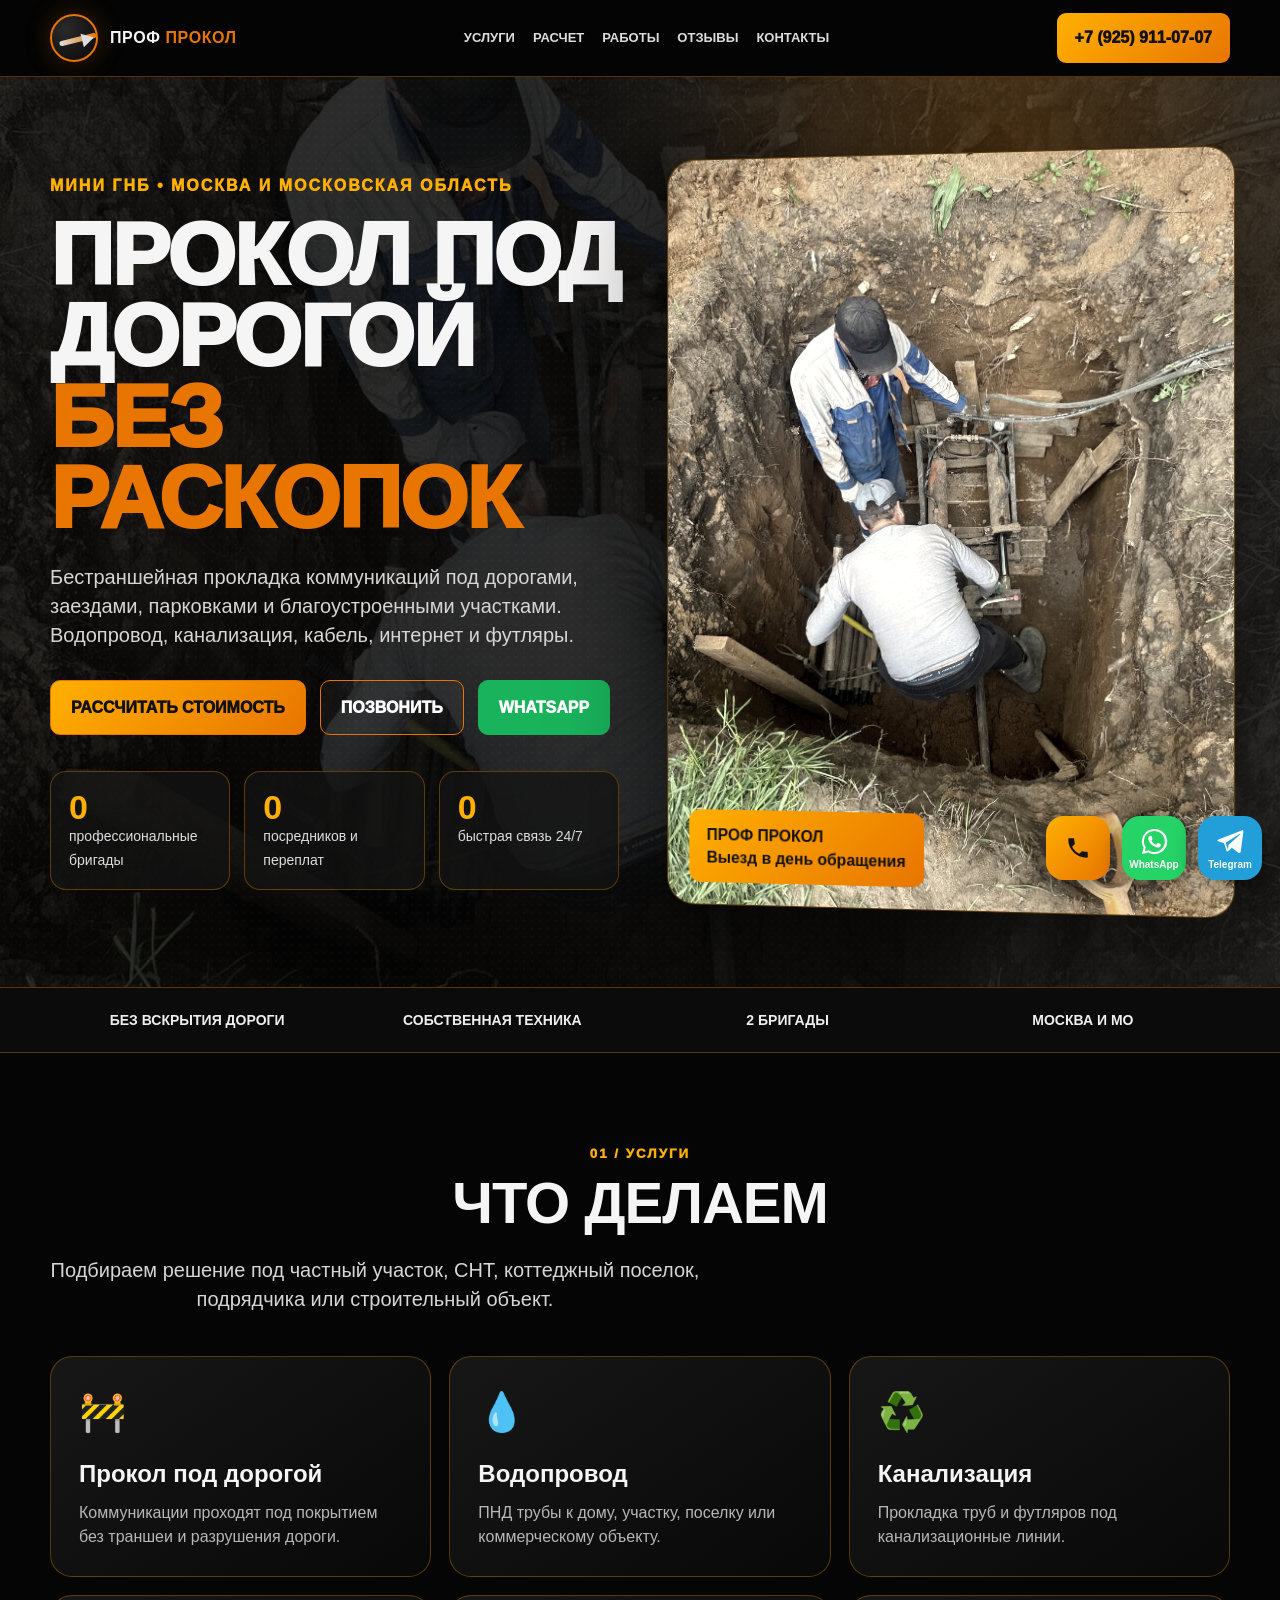
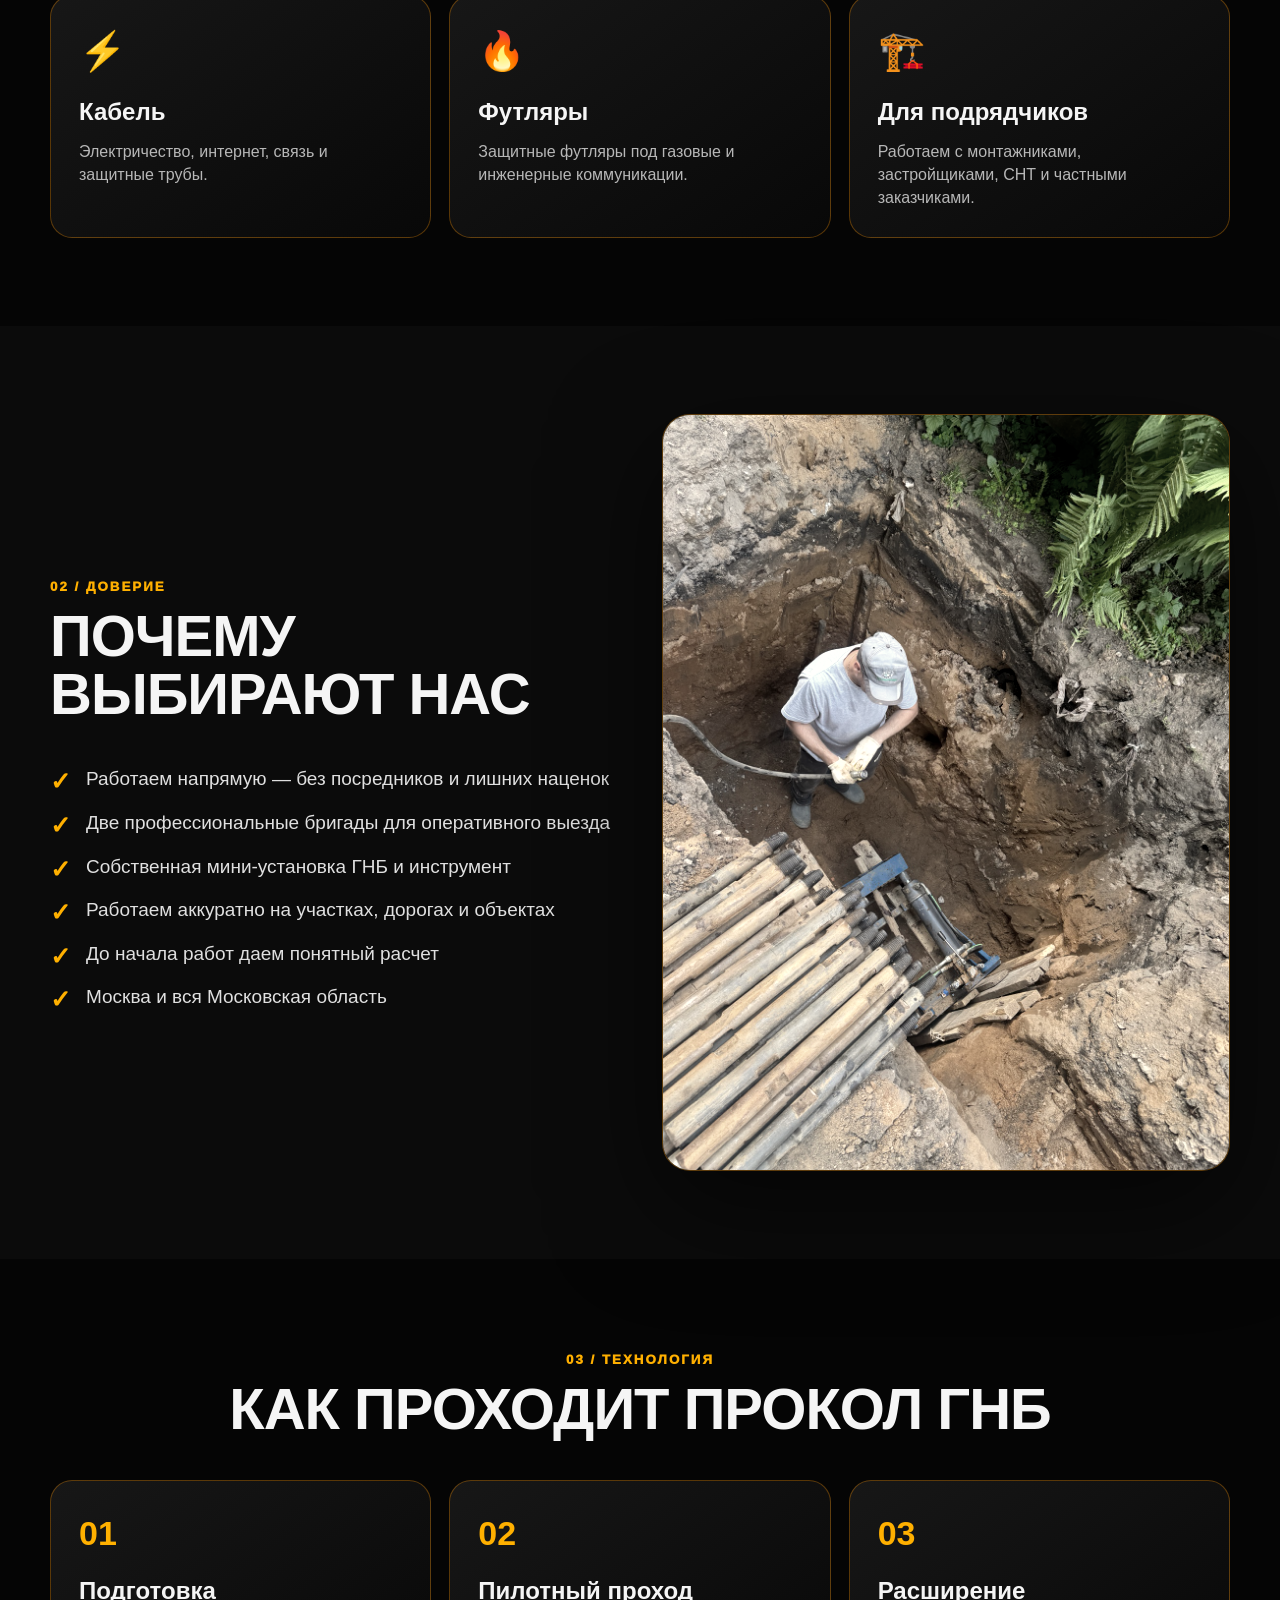
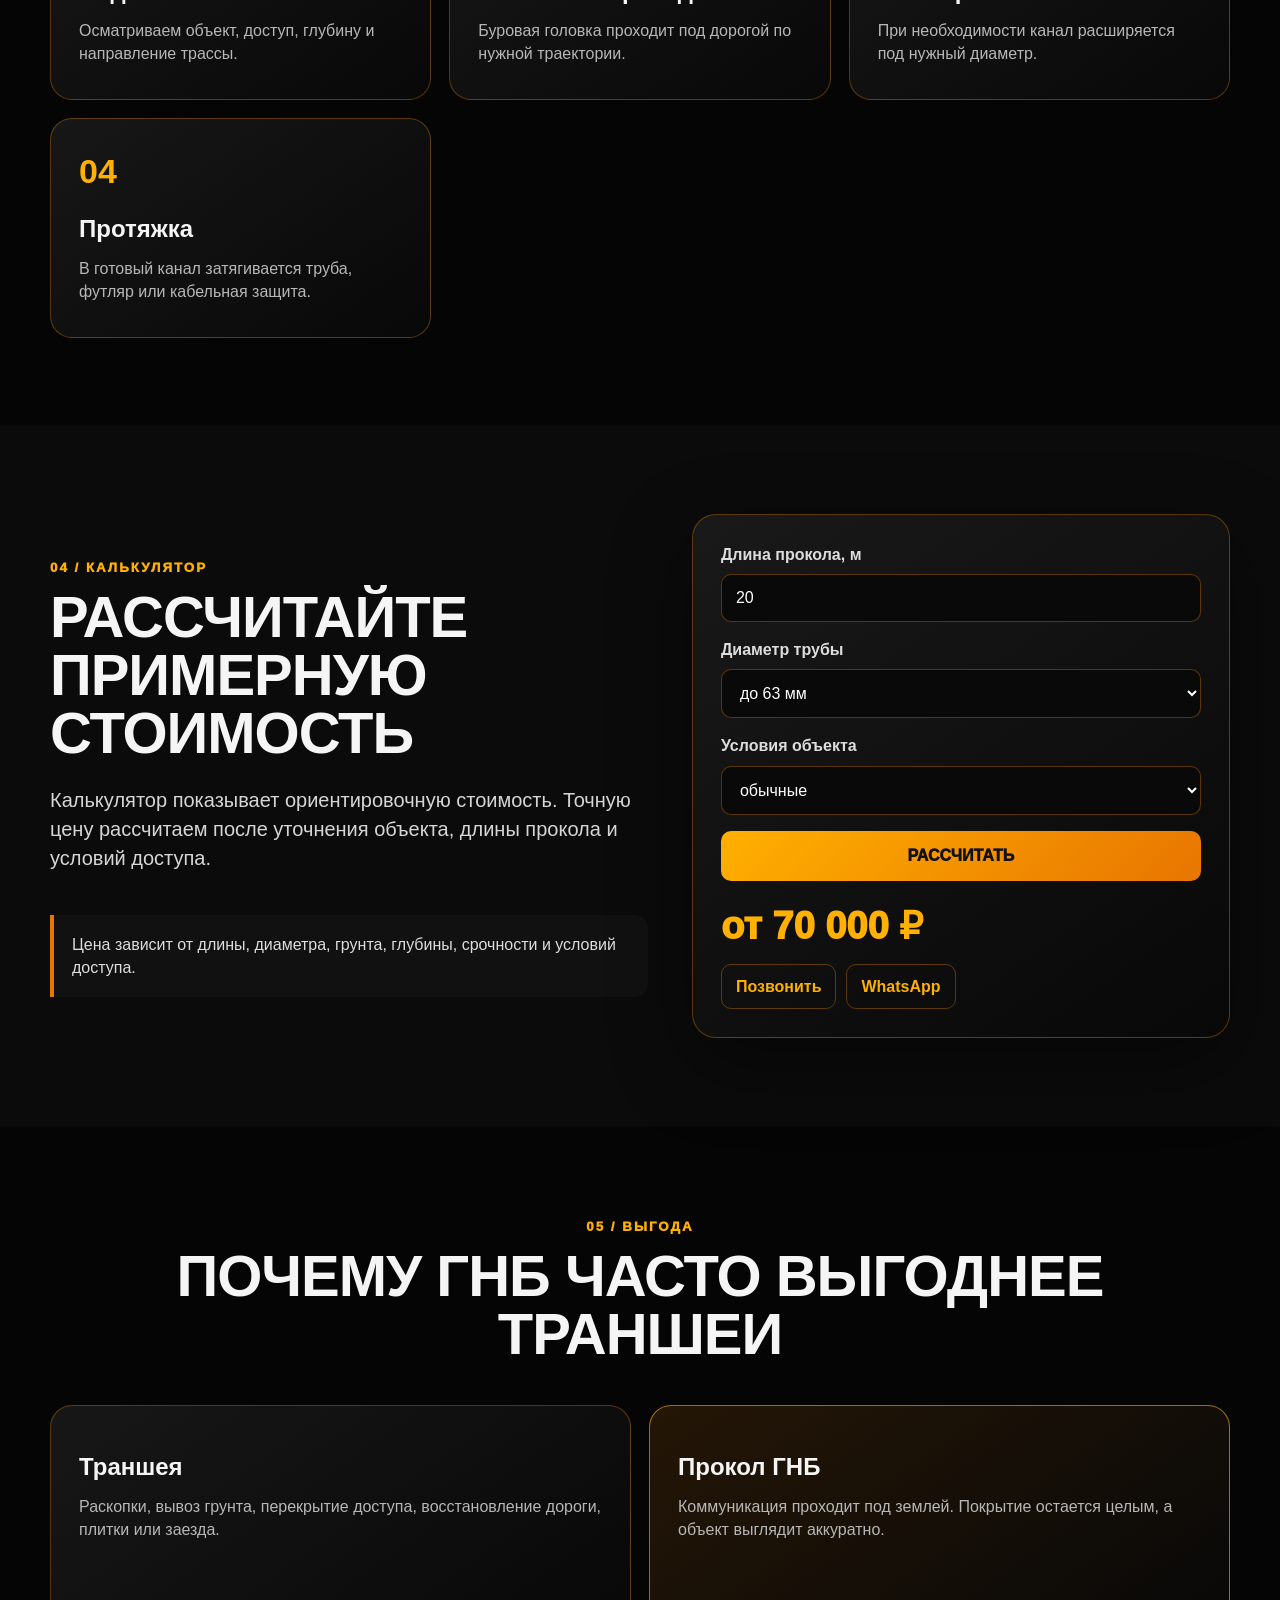
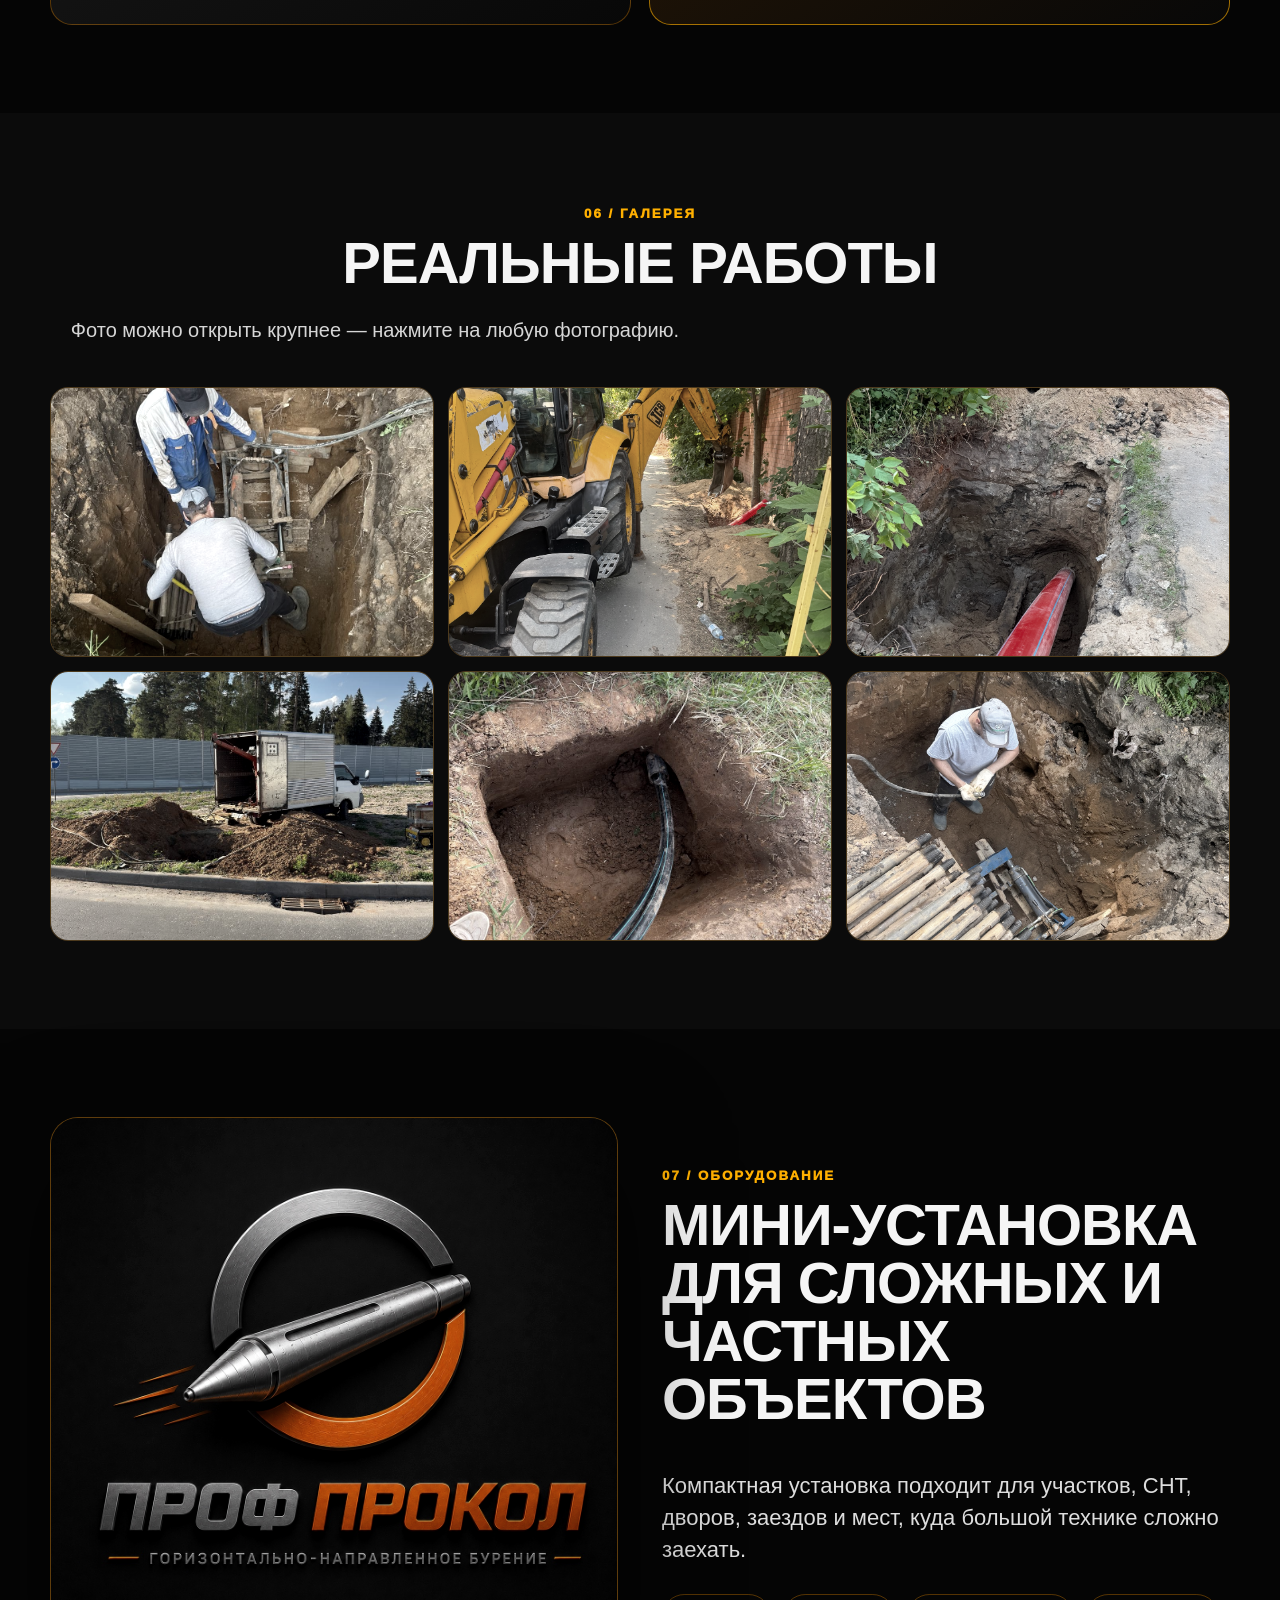
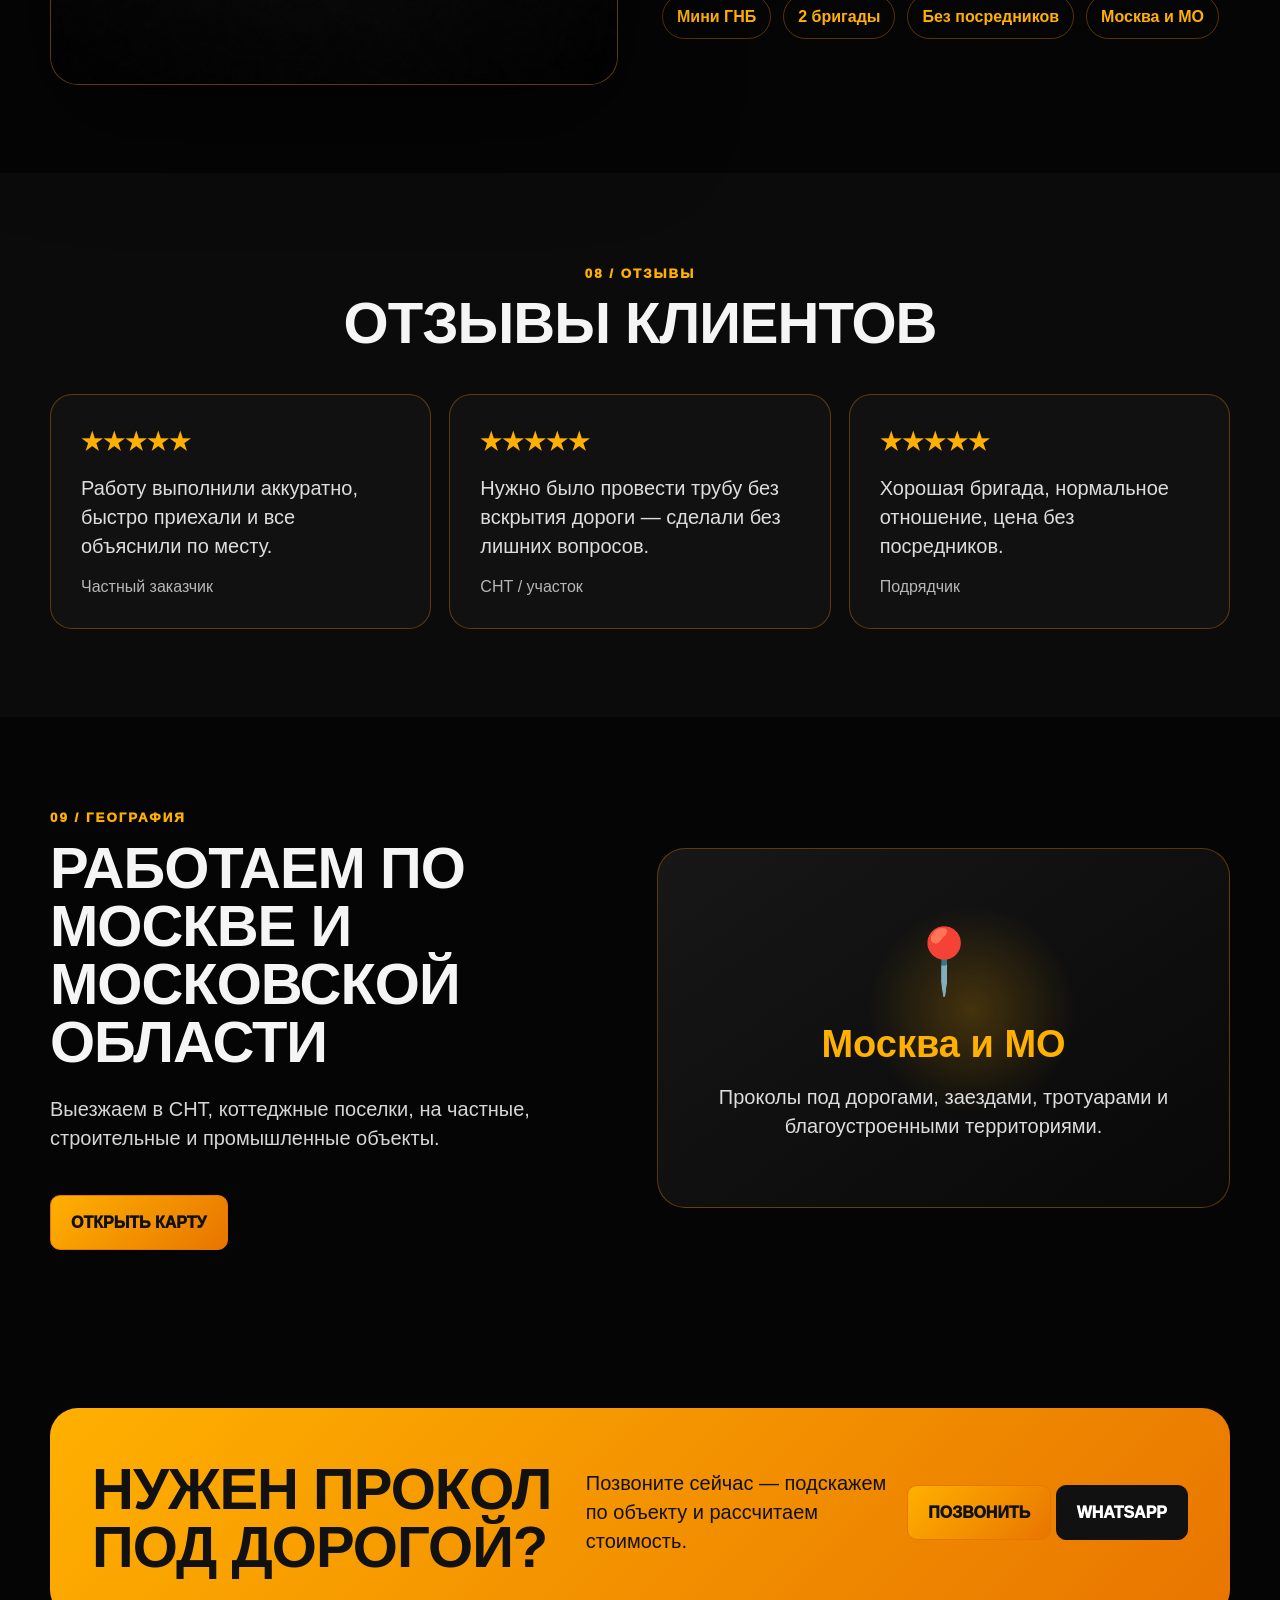
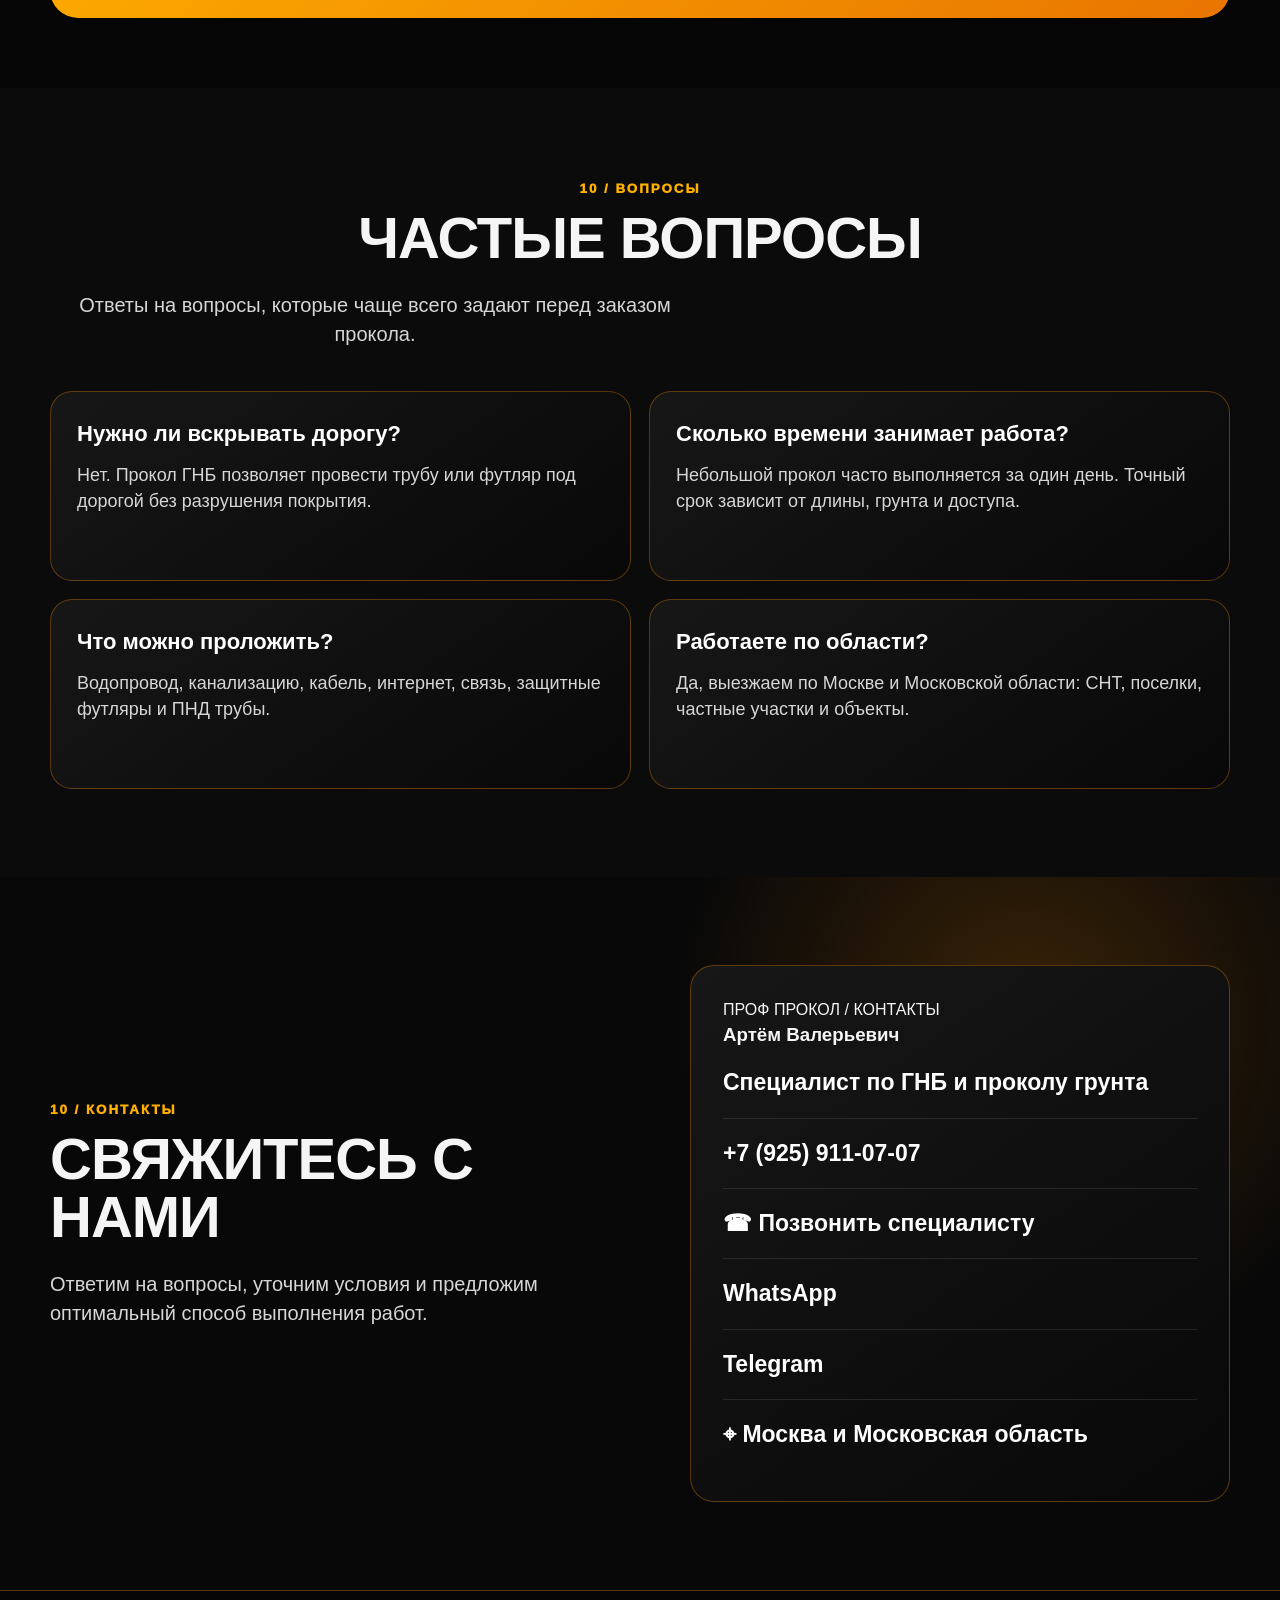
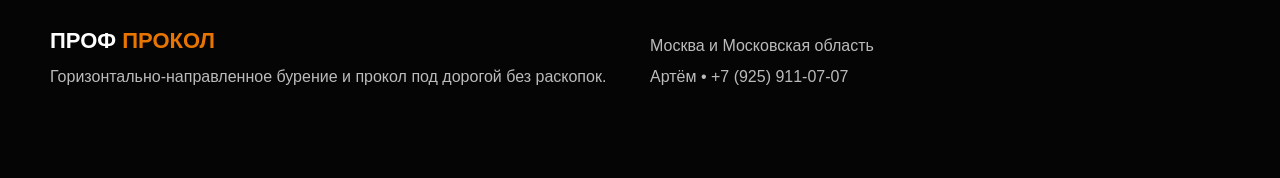
==== commit bd615560: "Redesign contacts card with Artem Valerievich" ====
--- a/index.html
+++ b/index.html
@@ -282,13 +282,17 @@
         <p>Ответим на вопросы, уточним условия и предложим оптимальный способ выполнения работ.</p>
       </div>
     </div>
-    <div class="contact-card">
-      <a href="tel:+79259110707"><img src="https://cdn-icons-png.flaticon.com/512/724/724664.png" style="width:22px;vertical-align:middle;margin-right:10px">+7 (925) 911-07-07</a>
-      <a href="https://wa.me/79259110707?text=Добрый%20день.%20Нужен%20прокол%20под%20дорогой."><img src="https://cdn-icons-png.flaticon.com/512/733/733585.png" style="width:22px;vertical-align:middle;margin-right:10px">WhatsApp</a>
-      <a href="tg://resolve?phone=79259110707"><img src="https://cdn-icons-png.flaticon.com/512/2111/2111646.png" style="width:22px;vertical-align:middle;margin-right:10px">Telegram</a>
-      <p><img src="https://cdn-icons-png.flaticon.com/512/1077/1077114.png" style="width:22px;vertical-align:middle;margin-right:10px">Артём</p>
-      <p><img src="https://cdn-icons-png.flaticon.com/512/1006/1006771.png" style="width:22px;vertical-align:middle;margin-right:10px">профпрокол.рф</p>
-      <p><img src="https://cdn-icons-png.flaticon.com/512/684/684908.png" style="width:22px;vertical-align:middle;margin-right:10px">Москва и Московская область</p>
+    <div class="contact-card premium-contact">
+      <div class="contact-kicker">ПРОФ ПРОКОЛ <span> / КОНТАКТЫ</span></div>
+      <h3>Артём Валерьевич</h3>
+      <p class="contact-subtitle">Специалист по ГНБ и проколу грунта</p>
+      <a class="contact-number" href="tel:+79259110707">+7 (925) 911-07-07</a>
+      <a class="contact-call" href="tel:+79259110707"><span aria-hidden="true">☎</span> Позвонить специалисту</a>
+      <div class="contact-messengers">
+        <a class="contact-whatsapp" href="https://wa.me/79259110707?text=Добрый%20день.%20Нужен%20прокол%20под%20дорогой." aria-label="Написать в WhatsApp"><img src="https://cdn-icons-png.flaticon.com/512/733/733585.png" alt="" loading="lazy">WhatsApp</a>
+        <a class="contact-telegram" href="tg://resolve?phone=79259110707" aria-label="Написать в Telegram"><img src="https://cdn-icons-png.flaticon.com/512/2111/2111646.png" alt="" loading="lazy">Telegram</a>
+      </div>
+      <p class="contact-region"><span aria-hidden="true">⌖</span> Москва и Московская область</p>
     </div>
   </div>
 </section>
--- a/style.css
+++ b/style.css
@@ -1 +1,150 @@
-@import url('https://fonts.googleapis.com/css2?family=Manrope:wght@400;600;700;800&display=swap');:root{--dark:#142321;--lime:#d7fa6a;--muted:#6a7772}*{box-sizing:border-box}html{scroll-behavior:smooth;scroll-padding-top:85px}body{margin:0;background:#f5f6f0;color:#142321;font:15px/1.7 Manrope,Arial,sans-serif}a{color:inherit;text-decoration:none}button,input{font:inherit}button{cursor:pointer}img{display:block;max-width:100%}.wrap{width:min(1280px,calc(100% - 56px));margin:auto}.skip{position:absolute;left:-9999px}.skip:focus{left:10px;top:10px;z-index:99;background:white}.site-header{position:sticky;top:0;z-index:20;background:#f8faf4;border-bottom:1px solid #dce3d9}.nav{min-height:80px;display:flex;align-items:center;gap:28px}.logo{display:flex;align-items:center;gap:10px;font-size:12px;font-weight:800;line-height:1.1;letter-spacing:.06em;white-space:nowrap}.logo strong{font-size:17px}.logo-mark{display:grid;place-items:center;background:var(--dark);color:var(--lime);height:47px;width:47px;border-radius:5px;font-size:26px}.logo-mark span{color:white}.desktop-nav{display:flex;gap:22px;margin-left:auto}.desktop-nav a{font-size:12px;font-weight:800}.header-phone{display:flex;flex-direction:column;line-height:1.5;white-space:nowrap}.header-phone span{font-size:10px;color:var(--muted)}.header-phone strong{font-size:13px}.header-cta{background:var(--dark);color:white;padding:14px 18px;font-size:12px;font-weight:800;white-space:nowrap}.hero{position:relative;color:white;min-height:690px;background:#13201f;overflow:hidden}.hero-image,.hero-shade{position:absolute;inset:0}.hero-image{background:url('hero.jpg') center/cover}.hero-shade{background:linear-gradient(90deg,#0b1818fa 0%,#0b1818db 50%,#0b18186b 100%)}.hero-layout{position:relative;display:grid;grid-template-columns:1fr 190px;gap:50px;padding:115px 0}.hero-copy{max-width:850px}.eyebrow,.kicker{font-size:11px;font-weight:800;letter-spacing:.15em}.eyebrow{color:var(--lime)}.status-dot{display:inline-block;width:8px;height:8px;border-radius:50%;background:var(--lime);margin-right:8px}.hero h1{font-size:clamp(43px,6vw,83px);line-height:1.07;letter-spacing:-.065em;margin:30px 0}.hero h1 em,.contact-section h2 em{font-style:normal;color:var(--lime)}.hero-lead{max-width:610px;color:#d5e0d9;line-height:1.9}.hero-buttons{display:flex;gap:12px;flex-wrap:wrap;margin-top:32px}.button{display:inline-flex;justify-content:center;align-items:center;gap:25px;padding:17px 23px;font-weight:800;font-size:13px;border:1px solid transparent;min-height:55px;transition:transform .2s}.button:hover{transform:translateY(-2px)}.button-lime{background:var(--lime);color:var(--dark)}.button-outline{color:white;border-color:#b2c2b8}.button-dark{background:var(--dark);color:white}.hero-facts{display:flex;flex-wrap:wrap;gap:23px;margin-top:55px;color:#c3d0c7;font-size:10px;font-weight:800}.hero-side{border-left:1px solid #ffffff55;padding-left:22px;display:flex;flex-direction:column;justify-content:space-between;font-weight:800;letter-spacing:.1em}.side-top{line-height:1.4}.side-top span{color:var(--lime)}.side-bottom{font-size:10px}.hero-bottom{position:absolute;bottom:0;left:0;right:0;border-top:1px solid #ffffff55}.hero-bottom-inner{display:flex;justify-content:space-between;padding:18px 0;font-size:10px;font-weight:800;letter-spacing:.1em}.hero-bottom a{color:var(--lime)}.section{padding:100px 0}.kicker{color:#7b8b42;margin:0 0 22px}.section h2,.contact-section h2{font-size:clamp(34px,4.5vw,65px);line-height:1.13;letter-spacing:-.06em;margin:0}.section h2 span{color:#8b9a8e}.intro-grid,.why-grid,.geo-grid,.faq-grid,.contact-grid{display:grid;grid-template-columns:1fr 1fr;gap:9%}.large-copy{font-size:18px;line-height:1.85;margin:0 0 20px}.muted{color:var(--muted)}.text-link{display:inline-block;margin-top:16px;border-bottom:1px solid;font-weight:800;font-size:13px}.section-dark{background:var(--dark);color:#f5f8f0}.section-dark .kicker{color:var(--lime)}.section-dark h2 span{color:#a0b4a6}.section-top{display:flex;align-items:end;justify-content:space-between;gap:30px;margin-bottom:40px}.section-top>p{max-width:300px;color:#a6b5aa;font-size:13px}.service-grid,.steps{display:grid;grid-template-columns:repeat(4,1fr);gap:12px}.service-card{border:1px solid #4a5952;padding:28px;min-height:325px}.service-num{color:var(--lime);font-size:12px}.service-icon{display:block;color:var(--lime);font-size:45px;margin:22px 0}.service-card h3{font-size:19px;line-height:1.3}.service-card p,.steps p{font-size:13px;color:#bbc9bf}.why-list>div{display:grid;grid-template-columns:40px 1fr;border-bottom:1px solid #d4ded2;padding:22px 0}.why-list b{grid-row:span 2;color:#748345}.why-list h3{margin:0}.why-list p{grid-column:2;color:var(--muted);font-size:13px}.why-grid .button{margin-top:18px}.work-section{background:#e8eee5}.work-section .section-top>p{color:var(--muted)}.gallery{display:grid;grid-template-columns:repeat(3,1fr);grid-auto-rows:230px;gap:12px}.gallery-item{position:relative;padding:0;border:0;overflow:hidden;background:#293a34}.gallery-item.gallery-main{grid-column:span 2;grid-row:span 2}.gallery-item img{width:100%;height:100%;object-fit:cover;transition:transform .3s}.gallery-item:hover img{transform:scale(1.05)}.gallery-item span{position:absolute;bottom:0;left:0;right:0;background:linear-gradient(transparent,#000a);color:white;padding:32px 18px 15px;text-align:left;font-size:11px;font-weight:800}.steps article{border-top:1px solid #64776b;padding-top:24px}.steps b{font-size:34px;color:var(--lime)}.steps h3{font-size:20px;margin-top:28px}.geo-visual{background:#dde8d4;min-height:370px;display:grid;place-items:center;position:relative}.geo-circle{width:260px;height:260px;border:1px solid #8ca38c;border-radius:50%;display:flex;flex-direction:column;align-items:center;justify-content:center}.geo-circle strong{font-size:85px;line-height:1.3}.geo-circle span,.geo-circle small,.geo-visual>p{font-size:10px;letter-spacing:.12em;font-weight:800}.geo-visual>p{position:absolute;bottom:12px}.faq-section{background:#fafbf7}.faq-list details{border-bottom:1px solid #d4ded5}.faq-list summary{list-style:none;display:flex;justify-content:space-between;gap:20px;cursor:pointer;font-weight:800;padding:21px 0}.faq-list summary::-webkit-details-marker{display:none}.faq-list summary span{font-size:24px}.faq-list details p{color:var(--muted);font-size:13px}.contact-section{padding:100px 0;background:#20302b;color:white}.contact-section .kicker{color:var(--lime)}.contact-section>div>div>p:not(.kicker){color:#c3d1c8}.contact-number{margin-top:55px}.contact-number small{display:block;font-size:10px;color:var(--lime)}.contact-number a{font-size:clamp(22px,2.5vw,34px);font-weight:800}.lead-panel{background:#f5f8f1;color:var(--dark);padding:32px}.panel-top{display:flex;justify-content:space-between;font-weight:800;font-size:11px;border-bottom:1px solid #d1dbd1;padding-bottom:20px}.lead-panel form{display:flex;flex-direction:column}.lead-panel label{font-size:12px;font-weight:800;margin:16px 0 7px}.lead-panel input{padding:15px;border:1px solid #d1d9cf;background:white;width:100%}.lead-panel button{margin-top:23px}.form-note{font-size:11px!important;color:#69796f!important}.panel-call{display:block;text-align:center;margin-top:15px;font-weight:800;font-size:12px}.footer{background:#101b19;color:white;padding:35px 0 20px}.footer-main,.footer-bottom{display:flex;justify-content:space-between;align-items:center;gap:20px}.footer-main p,.footer-bottom{color:#9aada1;font-size:11px}.footer-main{padding-bottom:35px}.footer-bottom{border-top:1px solid #35433d;padding-top:20px}.mobile-cta{display:none}#photo-dialog{border:0;padding:0;background:#101b19;max-width:90vw;max-height:90vh}#photo-dialog::backdrop{background:#000c}#photo-dialog img{max-height:85vh}.dialog-close{position:absolute;right:10px;top:10px;border:0;background:var(--lime);font-size:28px;width:40px;height:40px}@media(max-width:1100px){.desktop-nav{display:none}.header-phone{margin-left:auto}.service-grid{grid-template-columns:repeat(2,1fr)}}@media(max-width:760px){.wrap{width:calc(100% - 36px)}.hero-layout{grid-template-columns:1fr;padding:85px 0 110px}.hero-side{display:none}.intro-grid,.why-grid,.geo-grid,.faq-grid,.contact-grid{grid-template-columns:1fr;gap:35px}.section,.contact-section{padding:70px 0}.steps{grid-template-columns:repeat(2,1fr)}.gallery{grid-auto-rows:180px}}@media(max-width:540px){body{padding-bottom:66px}.nav{min-height:69px}.logo{font-size:10px}.logo strong{font-size:13px}.logo-mark{width:38px;height:38px;font-size:22px}.header-phone span,.header-cta{display:none}.header-phone strong{font-size:12px}.hero h1{font-size:clamp(39px,10vw,55px)}.hero-lead{font-size:14px}.hero-buttons{flex-direction:column}.hero-buttons .button{width:100%}.hero-facts{gap:10px;font-size:9px}.hero-bottom-inner{font-size:8px}.section h2,.contact-section h2{font-size:38px}.section-top{display:block}.service-grid,.steps{grid-template-columns:1fr}.service-card{min-height:250px}.gallery{grid-template-columns:repeat(2,1fr);grid-auto-rows:150px}.gallery-main{grid-column:span 2!important;grid-row:span 2!important}.lead-panel{padding:22px}.footer-main,.footer-bottom{flex-wrap:wrap}.mobile-cta{position:fixed;bottom:0;left:0;right:0;z-index:30;display:grid;grid-template-columns:1fr 1fr;gap:8px;padding:8px;background:#101b19}.mobile-cta a{display:grid;place-items:center;background:#f5f8f1;font-size:13px;font-weight:800;min-height:48px}.mobile-cta a:last-child{background:var(--lime)}}@media(prefers-reduced-motion:reduce){html{scroll-behavior:auto}*{transition:none!important}}+:root{--bg:#050505;--panel:#111;--orange:#e87500;--gold:#ffb000;--text:#f5f5f5;--muted:#b7b7b7;--line:rgba(255,150,0,.32)}
+*{box-sizing:border-box;margin:0;padding:0}html{scroll-behavior:smooth}body{font-family:Arial,Helvetica,sans-serif;background:var(--bg);color:var(--text);line-height:1.45;overflow-x:hidden}a{text-decoration:none;color:inherit}.container{width:min(1180px,calc(100% - 36px));margin:auto}.header{position:sticky;top:0;z-index:99;background:rgba(5,5,5,.88);backdrop-filter:blur(14px);border-bottom:1px solid var(--line)}.nav{height:76px;display:flex;align-items:center;justify-content:space-between;gap:18px}.brand{display:flex;align-items:center;gap:12px;font-weight:950;letter-spacing:.6px}.brand strong{color:var(--orange)}.brand-symbol{width:48px;height:48px;border:2px solid var(--orange);border-radius:50%;position:relative;background:radial-gradient(circle at 30% 30%,#2a2a2a,#080808);box-shadow:0 0 26px rgba(232,117,0,.25)}.brand-symbol:before{content:"";position:absolute;left:7px;top:21px;width:38px;height:5px;background:linear-gradient(90deg,#ddd,var(--orange));border-radius:20px;transform:rotate(-14deg)}.brand-symbol:after{content:"";position:absolute;right:2px;top:16px;border-left:12px solid #ddd;border-top:7px solid transparent;border-bottom:7px solid transparent;transform:rotate(-14deg)}nav{display:flex;gap:18px;font-size:13px;font-weight:800;text-transform:uppercase;color:#ddd}nav a:hover{color:var(--gold)}.phone{background:linear-gradient(135deg,var(--gold),var(--orange));color:#111;padding:13px 18px;border-radius:9px;font-weight:950}.hero{min-height:760px;position:relative;overflow:hidden;background:radial-gradient(circle at 80% 12%,rgba(255,140,0,.25),transparent 28%),linear-gradient(90deg,#050505 0%,#050505 40%,#111 100%)}.hero-bg{position:absolute;inset:0;background:url(hero.jpg) center/cover;opacity:.15;filter:contrast(1.1) saturate(.45)}.noise{position:absolute;inset:0;opacity:.18;background-image:radial-gradient(rgba(255,255,255,.12) 1px,transparent 1px);background-size:8px 8px}.hero-grid{position:relative;z-index:2;min-height:760px;display:grid;grid-template-columns:1fr 1fr;gap:42px;align-items:center;padding:76px 0}.eyebrow,.section-head small{color:var(--gold);letter-spacing:2px;text-transform:uppercase;font-weight:950}.eyebrow{margin-bottom:18px}h1{font-size:clamp(44px,7vw,88px);line-height:.92;text-transform:uppercase;font-weight:1000;letter-spacing:-2px}h1 span{display:block;color:var(--orange)}.hero-content p,.section-head p{font-size:20px;color:#d6d6d6;margin-top:24px;max-width:650px}.actions{display:flex;flex-wrap:wrap;gap:14px;margin-top:30px}.btn{display:inline-flex;align-items:center;justify-content:center;border:1px solid var(--orange);border-radius:10px;padding:15px 20px;font-weight:950;text-transform:uppercase}.btn.primary{background:linear-gradient(135deg,var(--gold),var(--orange));color:#111}.btn.secondary,.btn.dark{background:rgba(255,255,255,.04);color:#fff}.btn.whatsapp{background:#19b35b;color:#fff;border-color:#19b35b}.hero-metrics{display:grid;grid-template-columns:repeat(3,1fr);gap:14px;margin-top:36px}.hero-metrics div{background:rgba(20,20,20,.76);border:1px solid var(--line);border-radius:16px;padding:18px}.hero-metrics b{display:block;color:var(--gold);font-size:34px;line-height:1}.hero-metrics span{font-size:14px;color:#ddd}.hero-visual,.premium-photo{border:1px solid var(--line);border-radius:28px;overflow:hidden;background:#111;box-shadow:0 35px 110px rgba(0,0,0,.6);position:relative}.hero-visual{transform:perspective(1000px) rotateY(-4deg)}.hero-visual img,.premium-photo img{width:100%;display:block;filter:contrast(1.12) saturate(.58) sepia(.1)}.scan{position:absolute;inset:-30%;background:linear-gradient(110deg,transparent 35%,rgba(255,255,255,.16),transparent 65%);transform:translateX(-70%);animation:shine 4.8s infinite}@keyframes shine{60%,100%{transform:translateX(70%)}}.visual-card{position:absolute;left:22px;bottom:22px;background:linear-gradient(135deg,var(--gold),var(--orange));color:#111;border-radius:12px;padding:14px 18px}.visual-card b{display:block}.visual-card span{font-weight:800}.strip{border-top:1px solid var(--line);border-bottom:1px solid var(--line);background:#0b0b0b}.strip-grid{display:grid;grid-template-columns:repeat(4,1fr);gap:1px}.strip-grid div{padding:22px 14px;text-align:center;color:#eee;font-weight:850;text-transform:uppercase;font-size:14px}.section{padding:88px 0}.dark{background:#0b0b0b}.section-head{text-align:center;margin-bottom:42px}.section-head.left{text-align:left}.section-head h2,h2{font-size:clamp(34px,4.6vw,58px);line-height:1;text-transform:uppercase;letter-spacing:-1px;margin-top:10px}.service-grid,.tech-line{display:grid;grid-template-columns:repeat(3,1fr);gap:18px}.service-grid article,.tech-line div,.compare-grid div{background:linear-gradient(145deg,#171717,#080808);border:1px solid var(--line);border-radius:22px;padding:28px;min-height:220px;transition:.28s}.service-grid article:hover,.tech-line div:hover{transform:translateY(-7px);border-color:rgba(255,176,0,.75)}.service-grid i{font-style:normal;font-size:38px;color:var(--gold)}.service-grid h3,.tech-line h3,.compare-grid h3{font-size:24px;margin:16px 0 10px}.service-grid p,.tech-line p,.compare-grid p{color:var(--muted)}.tech-line b{color:var(--gold);font-size:34px}.split{display:grid;grid-template-columns:1fr 1fr;gap:44px;align-items:center}.check-list{list-style:none;display:grid;gap:16px}.check-list li{position:relative;padding-left:36px;font-size:19px;color:#e0e0e0}.check-list li:before{content:"✓";position:absolute;left:0;top:-2px;color:var(--gold);font-size:25px;font-weight:950}.calc-wrap{display:grid;grid-template-columns:1fr .9fr;gap:44px;align-items:center}.calc-note{border-left:4px solid var(--orange);padding:18px;background:#111;color:#ddd;border-radius:0 14px 14px 0}.calculator{background:linear-gradient(145deg,#191919,#080808);border:1px solid var(--line);border-radius:24px;padding:28px;box-shadow:0 25px 80px rgba(0,0,0,.45)}.calculator label{display:block;color:#ddd;font-weight:850;margin-bottom:16px}.calculator input,.calculator select{width:100%;margin-top:8px;background:#090909;color:#fff;border:1px solid var(--line);border-radius:10px;padding:14px;font-size:16px}.calculator button{width:100%;background:linear-gradient(135deg,var(--gold),var(--orange));color:#111;border:0;border-radius:10px;padding:16px;font-size:16px;font-weight:950;text-transform:uppercase}.result{margin:18px 0 10px;font-size:38px;font-weight:950;color:var(--gold)}.calc-actions{display:flex;gap:10px;flex-wrap:wrap}.calc-actions a{border:1px solid var(--line);border-radius:10px;padding:10px 14px;color:var(--gold);font-weight:900}.compare-grid{display:grid;grid-template-columns:1fr 1fr;gap:18px}.compare-grid .accent{background:linear-gradient(145deg,#241606,#080808);border-color:rgba(255,176,0,.6)}.gallery{display:grid;grid-template-columns:repeat(3,1fr);gap:14px}.gallery img{width:100%;height:270px;object-fit:cover;border-radius:18px;border:1px solid var(--line);filter:contrast(1.08) saturate(.58);transition:.28s;cursor:pointer}.gallery img:hover{transform:scale(1.025);filter:contrast(1.12) saturate(.75)}.logo-photo img{filter:contrast(1.05) saturate(.88)}.big-text{font-size:22px;color:#ddd;margin-top:12px}.tags{display:flex;gap:12px;flex-wrap:wrap;margin-top:28px}.tags span{border:1px solid var(--line);color:var(--gold);padding:10px 14px;border-radius:999px;font-weight:900}.review-grid{display:grid;grid-template-columns:repeat(3,1fr);gap:18px}.review-grid div{background:#111;border:1px solid var(--line);border-radius:22px;padding:30px}.review-grid b{color:var(--gold);font-size:24px}.review-grid p{font-size:20px;margin:14px 0;color:#ddd}.review-grid span{color:var(--muted)}.map-grid{display:grid;grid-template-columns:1fr 1fr;gap:34px;align-items:center}.map-card{min-height:360px;border:1px solid var(--line);border-radius:28px;padding:34px;background:radial-gradient(circle at 55% 45%,rgba(255,176,0,.22),transparent 28%),linear-gradient(145deg,#171717,#080808);display:flex;flex-direction:column;justify-content:center;align-items:center;text-align:center}.map-pin{font-size:64px}.map-card h3{font-size:38px;color:var(--gold);margin:10px 0}.map-card p{color:#ddd;font-size:20px}.final-cta{padding:70px 0}.final-box{background:linear-gradient(135deg,var(--gold),var(--orange));color:#111;border-radius:28px;padding:42px;display:grid;grid-template-columns:1.1fr .7fr auto;align-items:center;gap:20px}.final-box h2{color:#111}.final-box p{font-size:20px}.final-box .btn.dark{background:#111;color:#fff;border-color:#111}.contacts{background:radial-gradient(circle at 80% 20%,rgba(255,140,0,.2),transparent 30%),#080808}.contact-grid{display:grid;grid-template-columns:1fr .9fr;gap:40px;align-items:center}.contact-card{background:linear-gradient(145deg,#171717,#080808);border:1px solid var(--line);border-radius:24px;padding:32px}.contact-card a,.contact-card p{display:block;padding:18px 0;border-bottom:1px solid rgba(255,255,255,.1);font-size:23px;font-weight:900;color:#fff;margin:0}.contact-card p:last-child{border-bottom:0}.float-actions{position:fixed;right:18px;bottom:18px;z-index:120;display:flex;gap:8px}.float-actions a{background:linear-gradient(135deg,var(--gold),var(--orange));color:#111;width:50px;height:50px;border-radius:50%;display:grid;place-items:center;font-weight:950;box-shadow:0 15px 45px rgba(255,140,0,.38)}.lightbox{display:none;position:fixed;inset:0;background:rgba(0,0,0,.9);z-index:200;align-items:center;justify-content:center;padding:22px}.lightbox img{max-width:96%;max-height:88vh;border-radius:18px;border:1px solid var(--line)}.lightbox button{position:absolute;right:22px;top:22px;width:46px;height:46px;border-radius:50%;border:1px solid var(--line);background:#111;color:#fff;font-size:30px}.reveal{opacity:0;transform:translateY(26px);transition:.75s ease}.reveal.show{opacity:1;transform:none}
+@media(max-width:900px){nav{display:none}.nav{height:72px}.phone{font-size:14px;padding:11px 12px}.hero-grid,.split,.calc-wrap,.contact-grid,.final-box,.map-grid,.compare-grid{grid-template-columns:1fr}.hero-grid{min-height:auto;padding:52px 0}.hero{min-height:auto}.hero-visual{transform:none}.hero-metrics,.strip-grid,.service-grid,.tech-line,.gallery,.review-grid{grid-template-columns:1fr}.gallery img{height:245px}h1{letter-spacing:-1px}.final-box{padding:28px}.float-actions{left:18px;right:18px;justify-content:center}}
+
+
+/* V5.2 polishing */
+html, body { max-width: 100%; overflow-x: hidden; }
+img, video { max-width: 100%; height: auto; }
+.faq-grid { display: grid; grid-template-columns: repeat(2, 1fr); gap: 18px; }
+.faq-grid article { background: linear-gradient(145deg,#171717,#080808); border: 1px solid var(--line); border-radius: 22px; padding: 26px; min-height: 190px; }
+.faq-grid h3 { font-size: 22px; margin-bottom: 12px; color: #fff; }
+.faq-grid p { color: #d6d6d6; font-size: 18px; }
+.footer { padding: 34px 0 90px; background: #050505; border-top: 1px solid var(--line); color: #ddd; }
+.footer-grid { display: grid; grid-template-columns: 1fr 1fr; gap: 20px; align-items: center; }
+.footer b { font-size: 22px; color: #fff; }
+.footer span { color: var(--orange); }
+.footer p { color: #bbb; margin-top: 8px; }
+@media(max-width:900px){
+  .faq-grid { grid-template-columns: 1fr; }
+  .faq-grid article { padding: 20px; min-height: auto; }
+  .faq-grid h3 { font-size: 20px; }
+  .faq-grid p { font-size: 16px; }
+  .footer-grid { grid-template-columns: 1fr; }
+  .contacts h2 { font-size: 38px; line-height: 1.02; }
+  .float-actions a { width: 46px; height: 46px; }
+}
+.float-btn {
+  width: 46px;
+  height: 46px;
+  border-radius: 50%;
+  background-size: 26px 26px;
+  background-repeat: no-repeat;
+  background-position: center;
+}
+
+.float-btn.call {
+  background-color: #ff9800;
+  background-image: url("https://cdn-icons-png.flaticon.com/512/724/724664.png");
+}
+
+.float-btn.whatsapp {
+  background-color: #25D366;
+  background-image: url("https://cdn-icons-png.flaticon.com/512/733/733585.png");
+}
+
+.float-btn.telegram {
+  background-color: #229ED9;
+  background-image: url("https://cdn-icons-png.flaticon.com/512/2111/2111646.png");
+}
+
+
+/* FIX: реальные иконки в плавающих кнопках снизу */
+.float-actions {
+  position: fixed;
+  right: 18px;
+  bottom: 18px;
+  z-index: 120;
+  display: flex;
+  gap: 10px;
+}
+
+.float-actions a.float-btn,
+.float-actions .float-btn {
+  width: 50px;
+  height: 50px;
+  border-radius: 50%;
+  display: grid;
+  place-items: center;
+  box-shadow: 0 15px 45px rgba(255,140,0,.38);
+  background-image: none !important;
+  background-repeat: no-repeat;
+  background-position: center;
+  background-size: 26px 26px;
+  font-size: 0;
+  color: transparent;
+  overflow: hidden;
+}
+
+.float-actions a.float-btn::before,
+.float-actions .float-btn::before {
+  content: "";
+  width: 26px;
+  height: 26px;
+  display: block;
+  background: #111;
+  mask-repeat: no-repeat;
+  mask-position: center;
+  mask-size: contain;
+  -webkit-mask-repeat: no-repeat;
+  -webkit-mask-position: center;
+  -webkit-mask-size: contain;
+}
+
+.float-actions a.float-btn.call,
+.float-actions .float-btn.call {
+  background: linear-gradient(135deg, var(--gold), var(--orange)) !important;
+}
+
+.float-actions a.float-btn.whatsapp,
+.float-actions .float-btn.whatsapp {
+  background: #25D366 !important;
+}
+
+.float-actions a.float-btn.telegram,
+.float-actions .float-btn.telegram {
+  background: #229ED9 !important;
+}
+
+.float-actions a.float-btn.call::before,
+.float-actions .float-btn.call::before {
+  mask-image: url("data:image/svg+xml,%3Csvg viewBox='0 0 24 24' xmlns='http://www.w3.org/2000/svg'%3E%3Cpath d='M6.62 10.79c1.44 2.83 3.76 5.14 6.59 6.59l2.2-2.2c.27-.27.67-.36 1.02-.24 1.12.37 2.33.57 3.57.57.55 0 1 .45 1 1V20c0 .55-.45 1-1 1C10.61 21 3 13.39 3 4c0-.55.45-1 1-1h3.5c.55 0 1 .45 1 1 0 1.24.2 2.45.57 3.57.11.35.03.74-.25 1.02l-2.2 2.2z'/%3E%3C/svg%3E");
+  -webkit-mask-image: url("data:image/svg+xml,%3Csvg viewBox='0 0 24 24' xmlns='http://www.w3.org/2000/svg'%3E%3Cpath d='M6.62 10.79c1.44 2.83 3.76 5.14 6.59 6.59l2.2-2.2c.27-.27.67-.36 1.02-.24 1.12.37 2.33.57 3.57.57.55 0 1 .45 1 1V20c0 .55-.45 1-1 1C10.61 21 3 13.39 3 4c0-.55.45-1 1-1h3.5c.55 0 1 .45 1 1 0 1.24.2 2.45.57 3.57.11.35.03.74-.25 1.02l-2.2 2.2z'/%3E%3C/svg%3E");
+}
+
+.float-actions a.float-btn.whatsapp::before,
+.float-actions .float-btn.whatsapp::before {
+  background: #fff;
+  mask-image: url("data:image/svg+xml,%3Csvg viewBox='0 0 32 32' xmlns='http://www.w3.org/2000/svg'%3E%3Cpath d='M16.01 3C8.84 3 3 8.82 3 15.97c0 2.29.6 4.53 1.75 6.51L3 29l6.67-1.72A13.02 13.02 0 0 0 16.01 29C23.18 29 29 23.18 29 16S23.18 3 16.01 3zm0 23.78c-2.01 0-3.98-.54-5.7-1.56l-.41-.24-3.96 1.02 1.06-3.84-.27-.43A10.72 10.72 0 0 1 5.22 16c0-5.94 4.84-10.77 10.79-10.77 5.94 0 10.77 4.83 10.77 10.77 0 5.94-4.83 10.78-10.77 10.78zm5.91-8.08c-.32-.16-1.9-.94-2.2-1.05-.29-.11-.51-.16-.72.16-.21.32-.83 1.05-1.02 1.26-.19.21-.37.24-.69.08-.32-.16-1.36-.5-2.59-1.6-.96-.85-1.6-1.9-1.79-2.22-.19-.32-.02-.5.14-.66.14-.14.32-.37.48-.56.16-.19.21-.32.32-.53.11-.21.05-.4-.03-.56-.08-.16-.72-1.74-.99-2.38-.26-.62-.53-.54-.72-.55h-.62c-.21 0-.56.08-.85.4-.29.32-1.12 1.09-1.12 2.65s1.15 3.08 1.31 3.29c.16.21 2.27 3.46 5.5 4.85.77.33 1.37.53 1.84.68.77.24 1.47.21 2.03.13.62-.09 1.9-.78 2.17-1.53.27-.75.27-1.4.19-1.53-.08-.13-.29-.21-.61-.37z'/%3E%3C/svg%3E");
+  -webkit-mask-image: url("data:image/svg+xml,%3Csvg viewBox='0 0 32 32' xmlns='http://www.w3.org/2000/svg'%3E%3Cpath d='M16.01 3C8.84 3 3 8.82 3 15.97c0 2.29.6 4.53 1.75 6.51L3 29l6.67-1.72A13.02 13.02 0 0 0 16.01 29C23.18 29 29 23.18 29 16S23.18 3 16.01 3zm0 23.78c-2.01 0-3.98-.54-5.7-1.56l-.41-.24-3.96 1.02 1.06-3.84-.27-.43A10.72 10.72 0 0 1 5.22 16c0-5.94 4.84-10.77 10.79-10.77 5.94 0 10.77 4.83 10.77 10.77 0 5.94-4.83 10.78-10.77 10.78zm5.91-8.08c-.32-.16-1.9-.94-2.2-1.05-.29-.11-.51-.16-.72.16-.21.32-.83 1.05-1.02 1.26-.19.21-.37.24-.69.08-.32-.16-1.36-.5-2.59-1.6-.96-.85-1.6-1.9-1.79-2.22-.19-.32-.02-.5.14-.66.14-.14.32-.37.48-.56.16-.19.21-.32.32-.53.11-.21.05-.4-.03-.56-.08-.16-.72-1.74-.99-2.38-.26-.62-.53-.54-.72-.55h-.62c-.21 0-.56.08-.85.4-.29.32-1.12 1.09-1.12 2.65s1.15 3.08 1.31 3.29c.16.21 2.27 3.46 5.5 4.85.77.33 1.37.53 1.84.68.77.24 1.47.21 2.03.13.62-.09 1.9-.78 2.17-1.53.27-.75.27-1.4.19-1.53-.08-.13-.29-.21-.61-.37z'/%3E%3C/svg%3E");
+}
+
+.float-actions a.float-btn.telegram::before,
+.float-actions .float-btn.telegram::before {
+  background: #fff;
+  mask-image: url("data:image/svg+xml,%3Csvg viewBox='0 0 240 240' xmlns='http://www.w3.org/2000/svg'%3E%3Cpath d='M120 0C53.7 0 0 53.7 0 120s53.7 120 120 120 120-53.7 120-120S186.3 0 120 0zm58.9 82.8-19.7 92.7c-1.5 6.6-5.4 8.2-10.9 5.1l-30.2-22.3-14.6 14.1c-1.6 1.6-3 3-6.1 3l2.2-31.1 56.7-51.2c2.5-2.2-.5-3.4-3.8-1.2l-70.1 44.1-30.2-9.4c-6.6-2.1-6.7-6.6 1.4-9.7l118.1-45.5c5.5-2.1 10.3 1.2 8.5 11.4z'/%3E%3C/svg%3E");
+  -webkit-mask-image: url("data:image/svg+xml,%3Csvg viewBox='0 0 240 240' xmlns='http://www.w3.org/2000/svg'%3E%3Cpath d='M120 0C53.7 0 0 53.7 0 120s53.7 120 120 120 120-53.7 120-120S186.3 0 120 0zm58.9 82.8-19.7 92.7c-1.5 6.6-5.4 8.2-10.9 5.1l-30.2-22.3-14.6 14.1c-1.6 1.6-3 3-6.1 3l2.2-31.1 56.7-51.2c2.5-2.2-.5-3.4-3.8-1.2l-70.1 44.1-30.2-9.4c-6.6-2.1-6.7-6.6 1.4-9.7l118.1-45.5c5.5-2.1 10.3 1.2 8.5 11.4z'/%3E%3C/svg%3E");
+}
+
+@media(max-width:900px){
+  .float-actions {
+    left: 50%;
+    right: auto;
+    transform: translateX(-50%);
+    bottom: 18px;
+    justify-content: center;
+  }
+}
+
+/* Clear, accessible messaging shortcuts — original site theme preserved */
+.float-actions{gap:12px!important;right:18px;bottom:20px;align-items:flex-end}
+.float-actions a.float-btn{width:64px!important;height:64px!important;border-radius:18px!important;display:flex!important;flex-direction:column;align-items:center;justify-content:center;gap:2px;font-size:11px!important;font-weight:800!important;line-height:1.1;color:#fff!important;box-shadow:0 8px 25px #0008!important;text-align:center;transition:transform .18s ease,box-shadow .18s ease}
+.float-actions a.float-btn.whatsapp{background:#25D366!important}
+.float-actions a.float-btn.telegram{background:#229ED9!important}
+.float-actions a.float-btn.whatsapp::before,.float-actions a.float-btn.telegram::before{display:none!important;content:none!important}
+.float-actions a.float-btn svg{display:block;width:31px;height:31px;flex:none;color:#fff}
+.float-actions a.float-btn span{display:block;color:#fff;font-size:10px}
+.float-actions a.float-btn:hover,.float-actions a.float-btn:focus-visible{transform:translateY(-4px);box-shadow:0 12px 30px #000a!important}
+.float-actions a.float-btn:focus-visible{outline:3px solid #fff;outline-offset:3px}
+@media(max-width:900px){.float-actions{left:auto!important;right:12px!important;bottom:calc(14px + env(safe-area-inset-bottom,0px))!important;transform:none!important;gap:9px!important}.float-actions a.float-btn{width:60px!important;height:60px!important}.float-actions a.float-btn svg{width:28px;height:28px}}
+@media(prefers-reduced-motion:reduce){.float-actions a.float-btn{transition:none}}
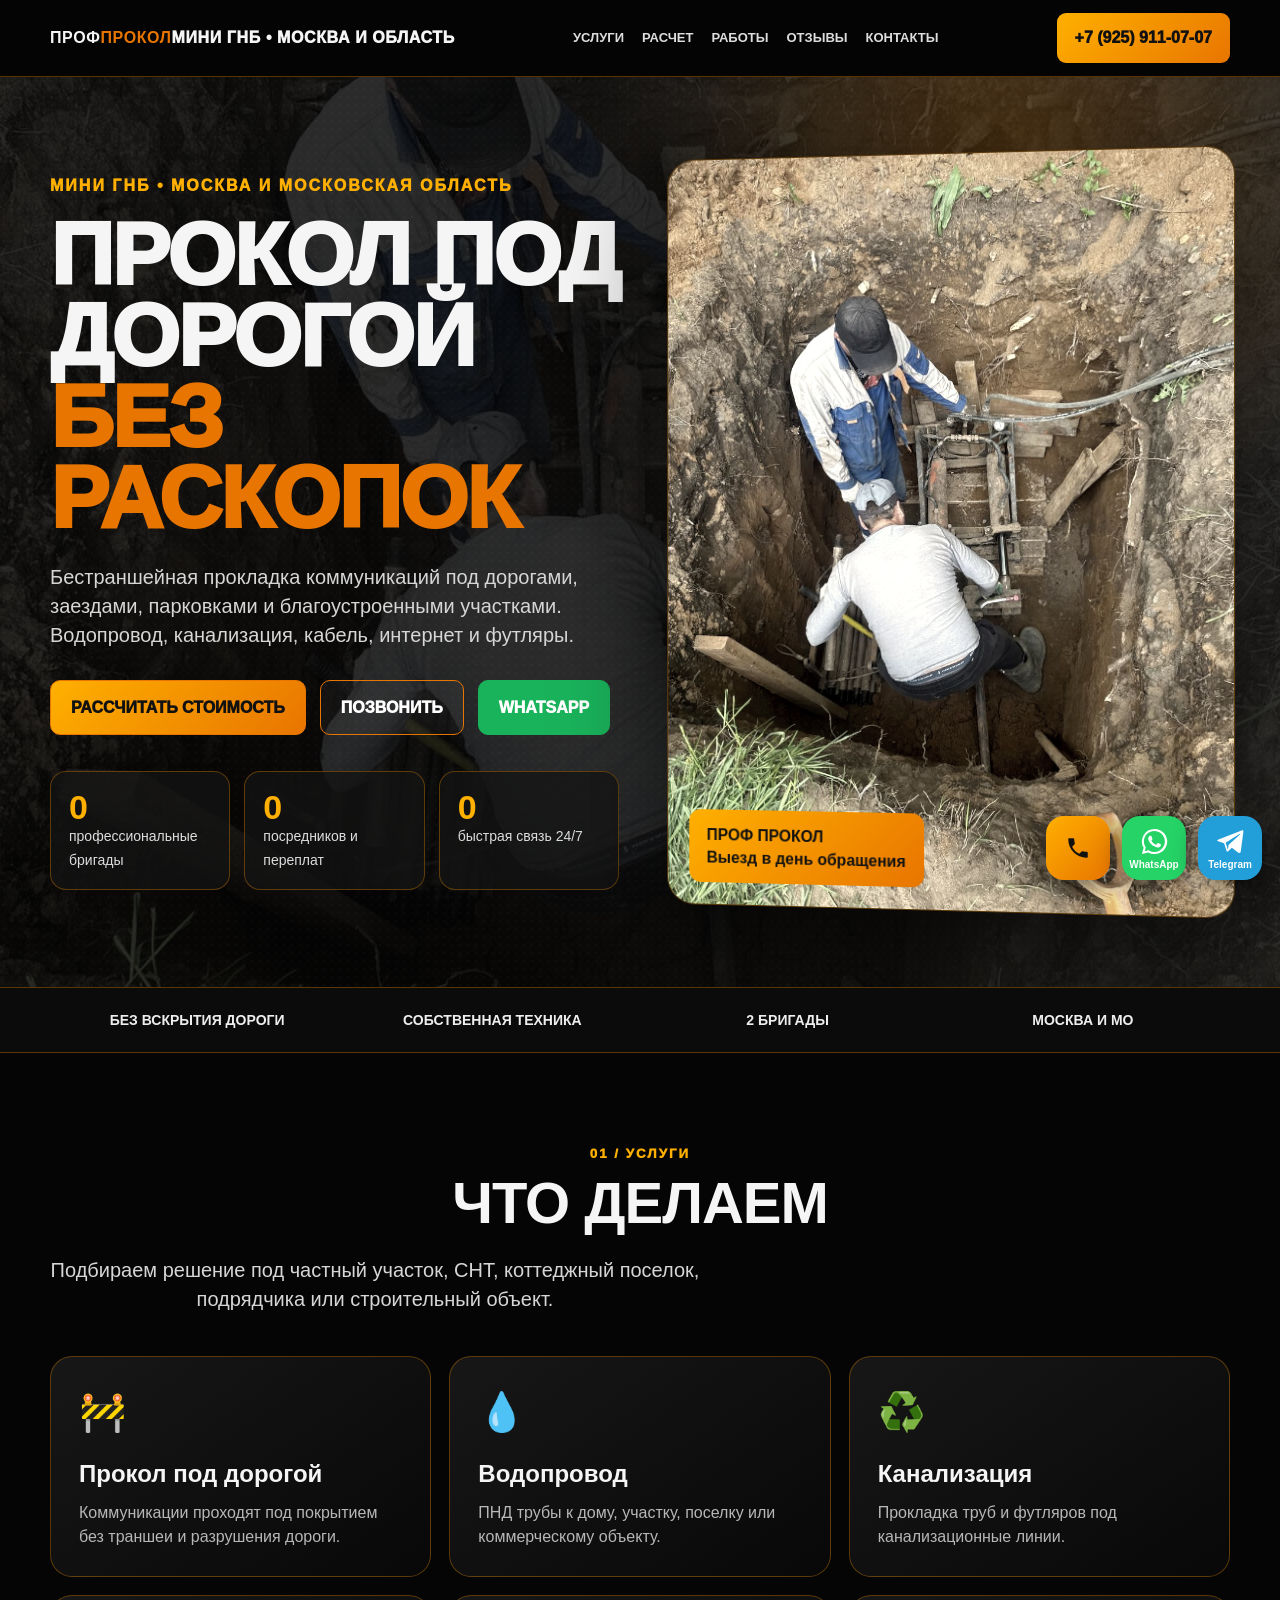
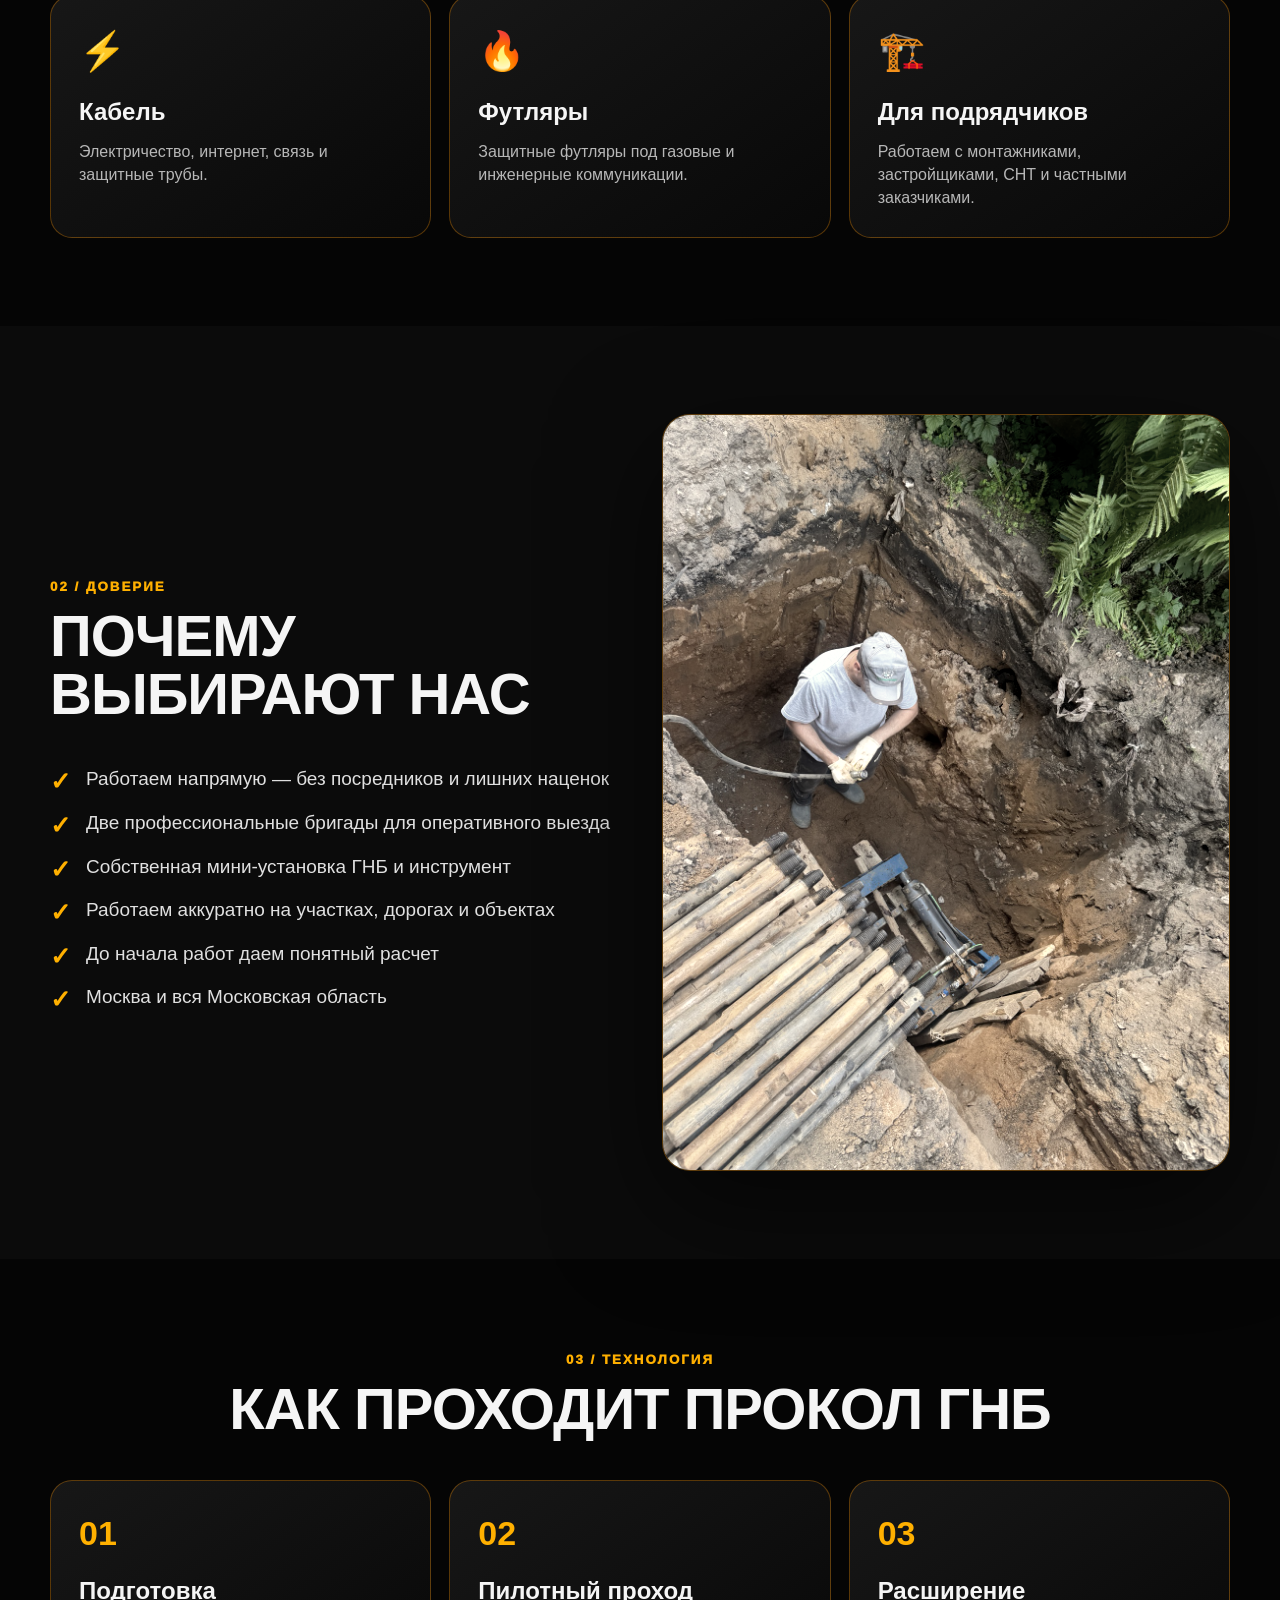
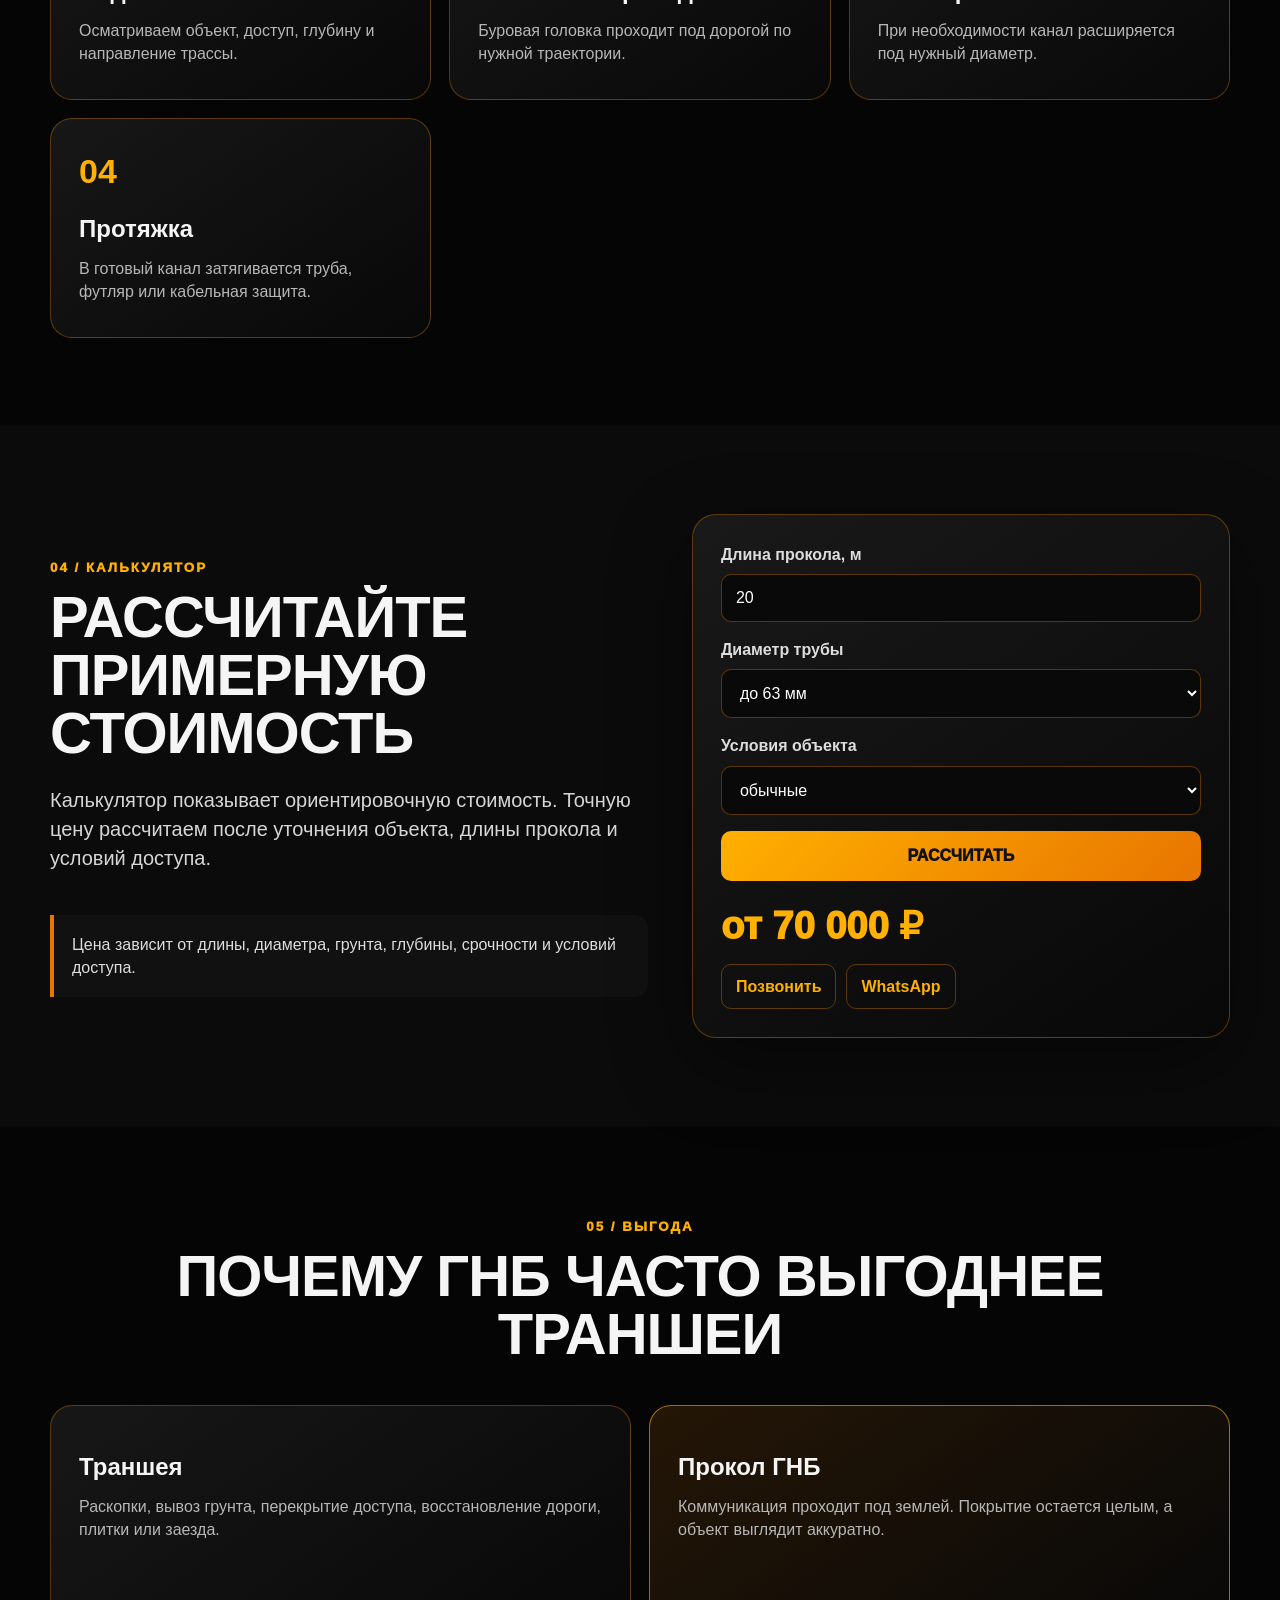
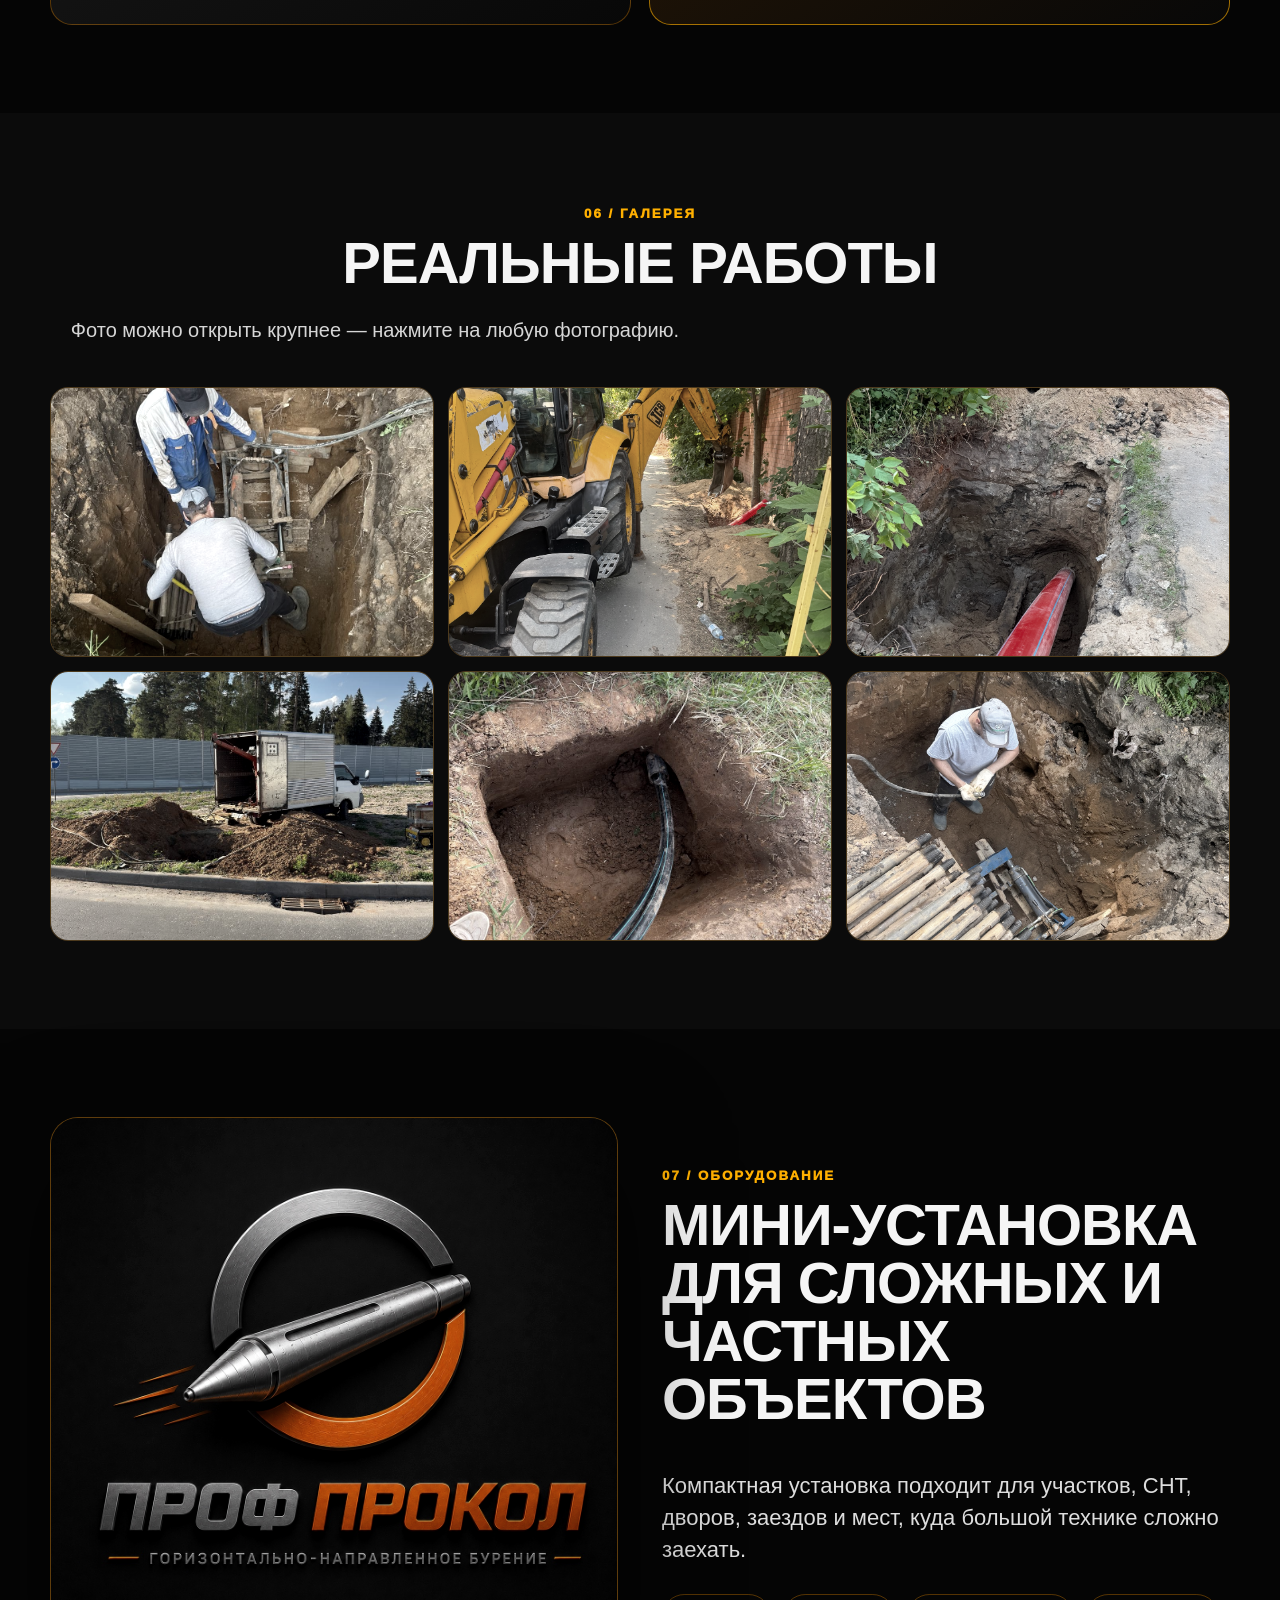
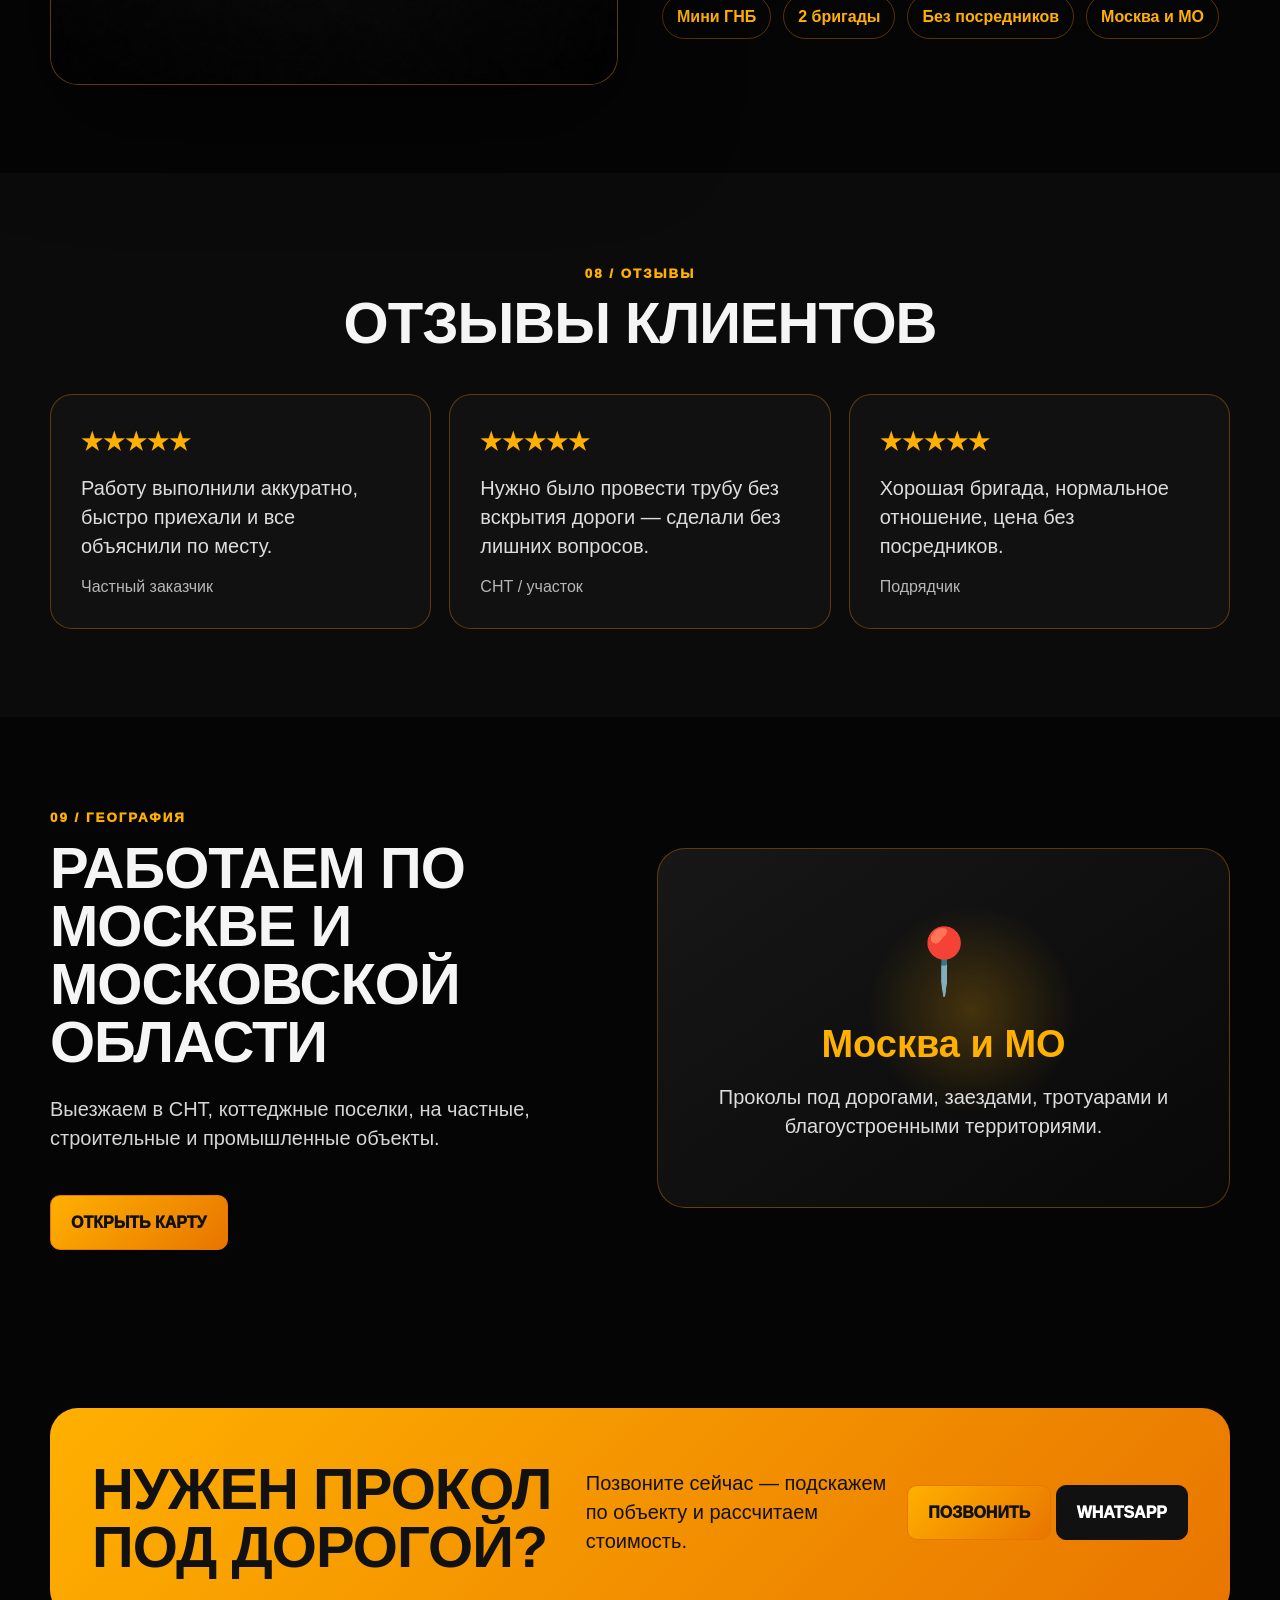
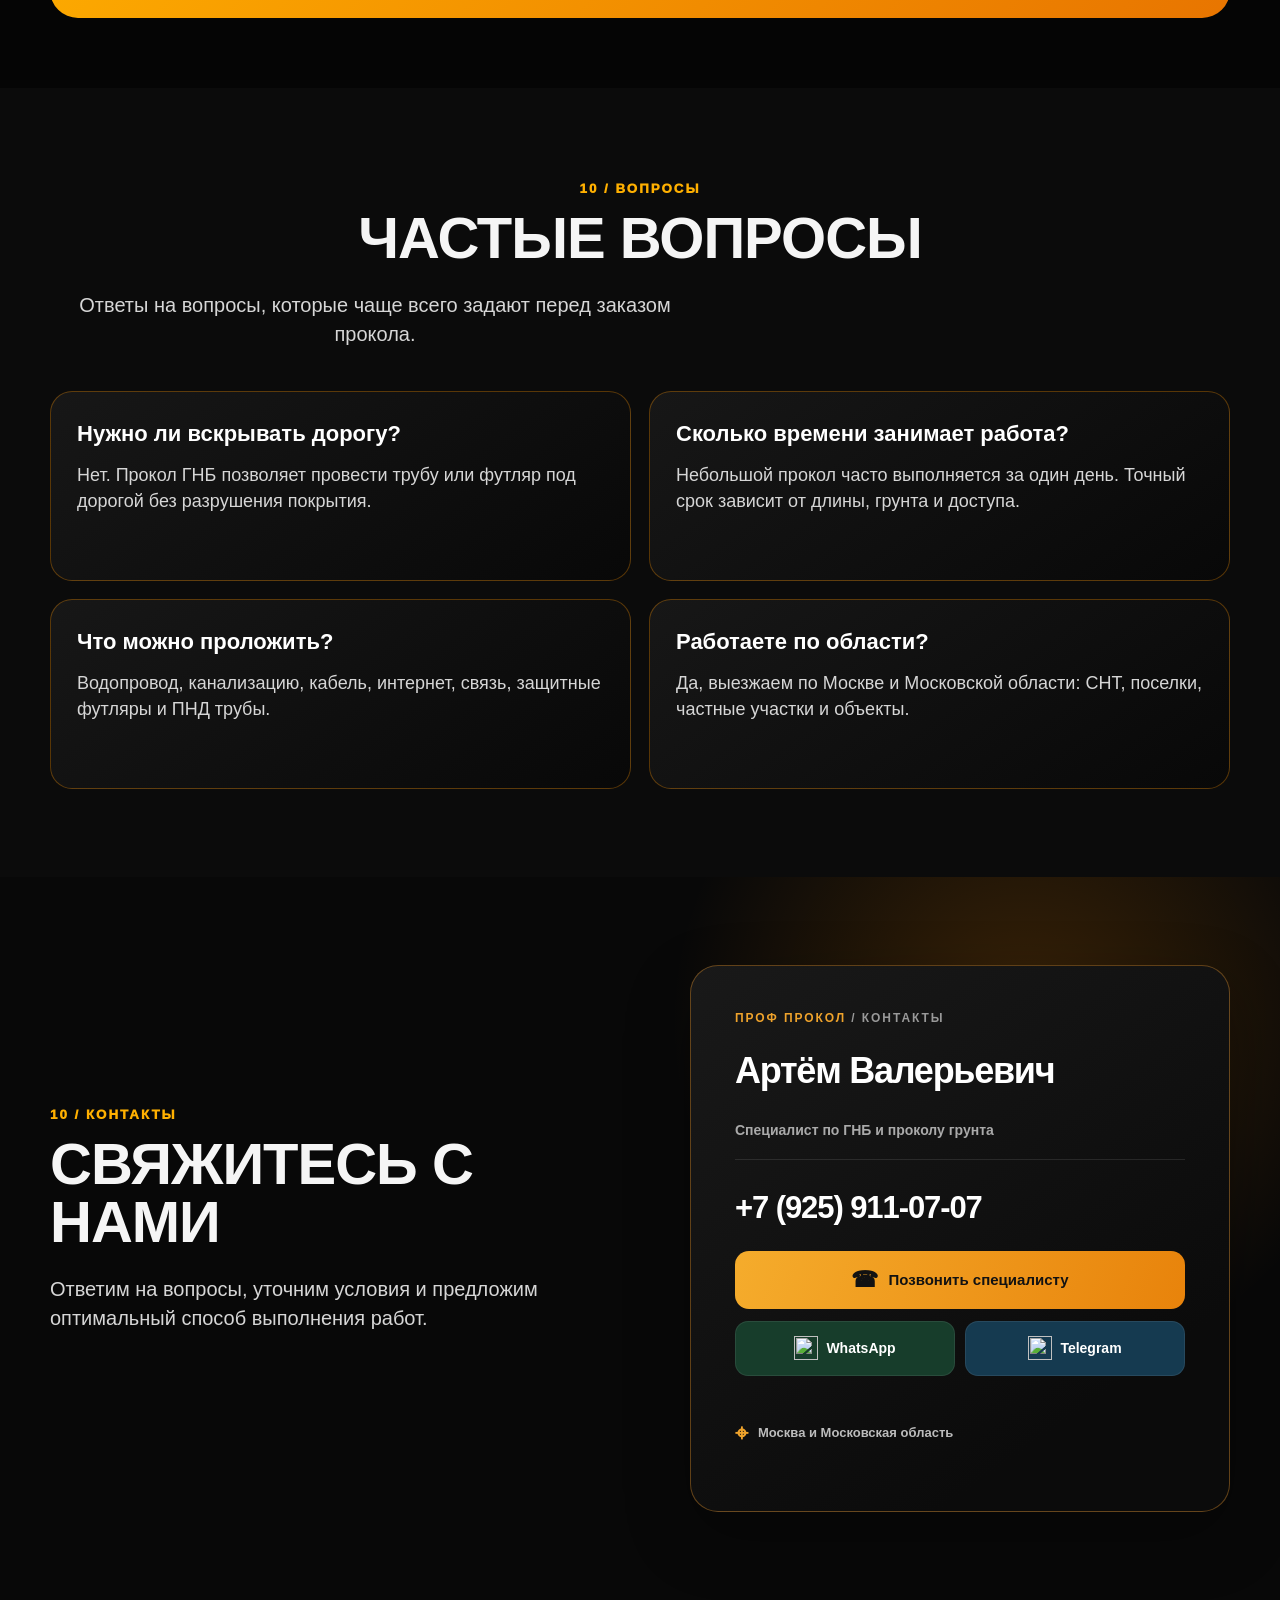
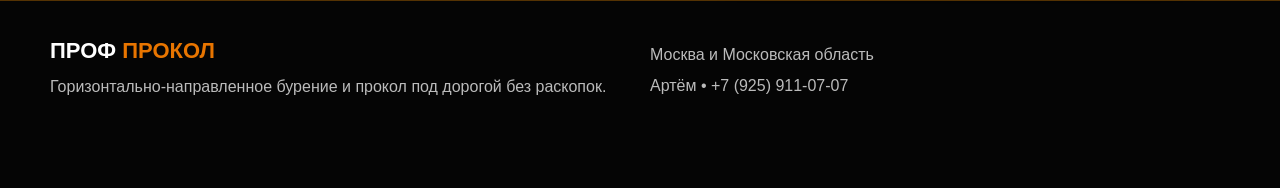
==== commit 6d2bb533: "Use minimalist wordmark logo variant 4" ====
--- a/index.html
+++ b/index.html
@@ -30,7 +30,7 @@
 <body>
 <header class="header">
   <div class="container nav">
-    <a href="#top" class="brand"><span class="brand-symbol"></span><span><b>ПРОФ</b> <strong>ПРОКОЛ</strong></span></a>
+    <a href="#top" class="brand brand-minimal" aria-label="ПРОФ ПРОКОЛ — на главную"><span class="brand-lockup"><span class="brand-wordmark"><b>ПРОФ</b><strong>ПРОКОЛ</strong></span><span class="brand-caption">МИНИ ГНБ <i>•</i> МОСКВА И ОБЛАСТЬ</span></span></a>
     <nav>
       <a href="#services">Услуги</a>
       <a href="#calc">Расчет</a>
--- a/style.css
+++ b/style.css
@@ -148,3 +148,22 @@
 .float-actions a.float-btn:focus-visible{outline:3px solid #fff;outline-offset:3px}
 @media(max-width:900px){.float-actions{left:auto!important;right:12px!important;bottom:calc(14px + env(safe-area-inset-bottom,0px))!important;transform:none!important;gap:9px!important}.float-actions a.float-btn{width:60px!important;height:60px!important}.float-actions a.float-btn svg{width:28px;height:28px}}
 @media(prefers-reduced-motion:reduce){.float-actions a.float-btn{transition:none}}
+
+/* Premium contacts card: scoped so the rest of the site remains unchanged */
+.contacts .premium-contact{display:flex;flex-direction:column;gap:0;padding:clamp(24px,5vw,44px);border:1px solid rgba(234,151,42,.38);border-radius:28px;background:linear-gradient(145deg,#191919 0%,#0b0b0b 78%);box-shadow:0 24px 65px rgba(0,0,0,.3);min-width:0}
+.contacts .premium-contact .contact-kicker{font-size:12px;font-weight:800;letter-spacing:.16em;color:#efa32c;margin-bottom:24px}
+.contacts .premium-contact .contact-kicker span{color:#999}
+.contacts .premium-contact h3{color:#fff;font-size:clamp(25px,4vw,36px);line-height:1.12;letter-spacing:-.035em;margin:0 0 10px}
+.contacts .premium-contact .contact-subtitle{color:#aaa;font-size:14px;line-height:1.5;margin:0 0 26px}
+.contacts .premium-contact .contact-number{display:block;width:fit-content;color:#fff!important;font-size:clamp(21px,4vw,31px);font-weight:800;letter-spacing:-.035em;text-decoration:none;margin:0 0 20px;white-space:nowrap;padding:0;border:0;background:none}
+.contacts .premium-contact .contact-call{display:flex;align-items:center;justify-content:center;gap:10px;min-height:54px;padding:13px 15px;border-radius:14px;background:linear-gradient(110deg,#f5ac2c,#e8830b);color:#121212!important;font-weight:800;font-size:15px;text-decoration:none;border:0;margin:0 0 12px}
+.contacts .premium-contact .contact-call span{font-size:22px}
+.contacts .premium-contact .contact-messengers{display:grid;grid-template-columns:repeat(2,minmax(0,1fr));gap:10px}
+.contacts .premium-contact .contact-messengers a{display:flex;align-items:center;justify-content:center;gap:8px;min-height:55px;padding:12px 7px;border-radius:13px;color:#fff!important;font-weight:700;font-size:14px;text-decoration:none;border:1px solid #ffffff14;min-width:0}
+.contacts .premium-contact .contact-whatsapp{background:#173d2b}
+.contacts .premium-contact .contact-telegram{background:#153a50}
+.contacts .premium-contact .contact-messengers img{width:24px;height:24px;object-fit:contain;flex:none;margin:0}
+.contacts .premium-contact .contact-region{display:flex;align-items:center;gap:10px;color:#bcbcbc;font-size:13px;line-height:1.4;margin:23px 0 0}
+.contacts .premium-contact .contact-region span{font-size:23px;color:#efa32c}
+.contacts .premium-contact a:focus-visible{outline:2px solid #fff;outline-offset:3px}
+@media(max-width:420px){.contacts .premium-contact{padding:22px}.contacts .premium-contact .contact-messengers a{font-size:13px;gap:5px}.contacts .premium-contact .contact-messengers img{width:21px;height:21px}}
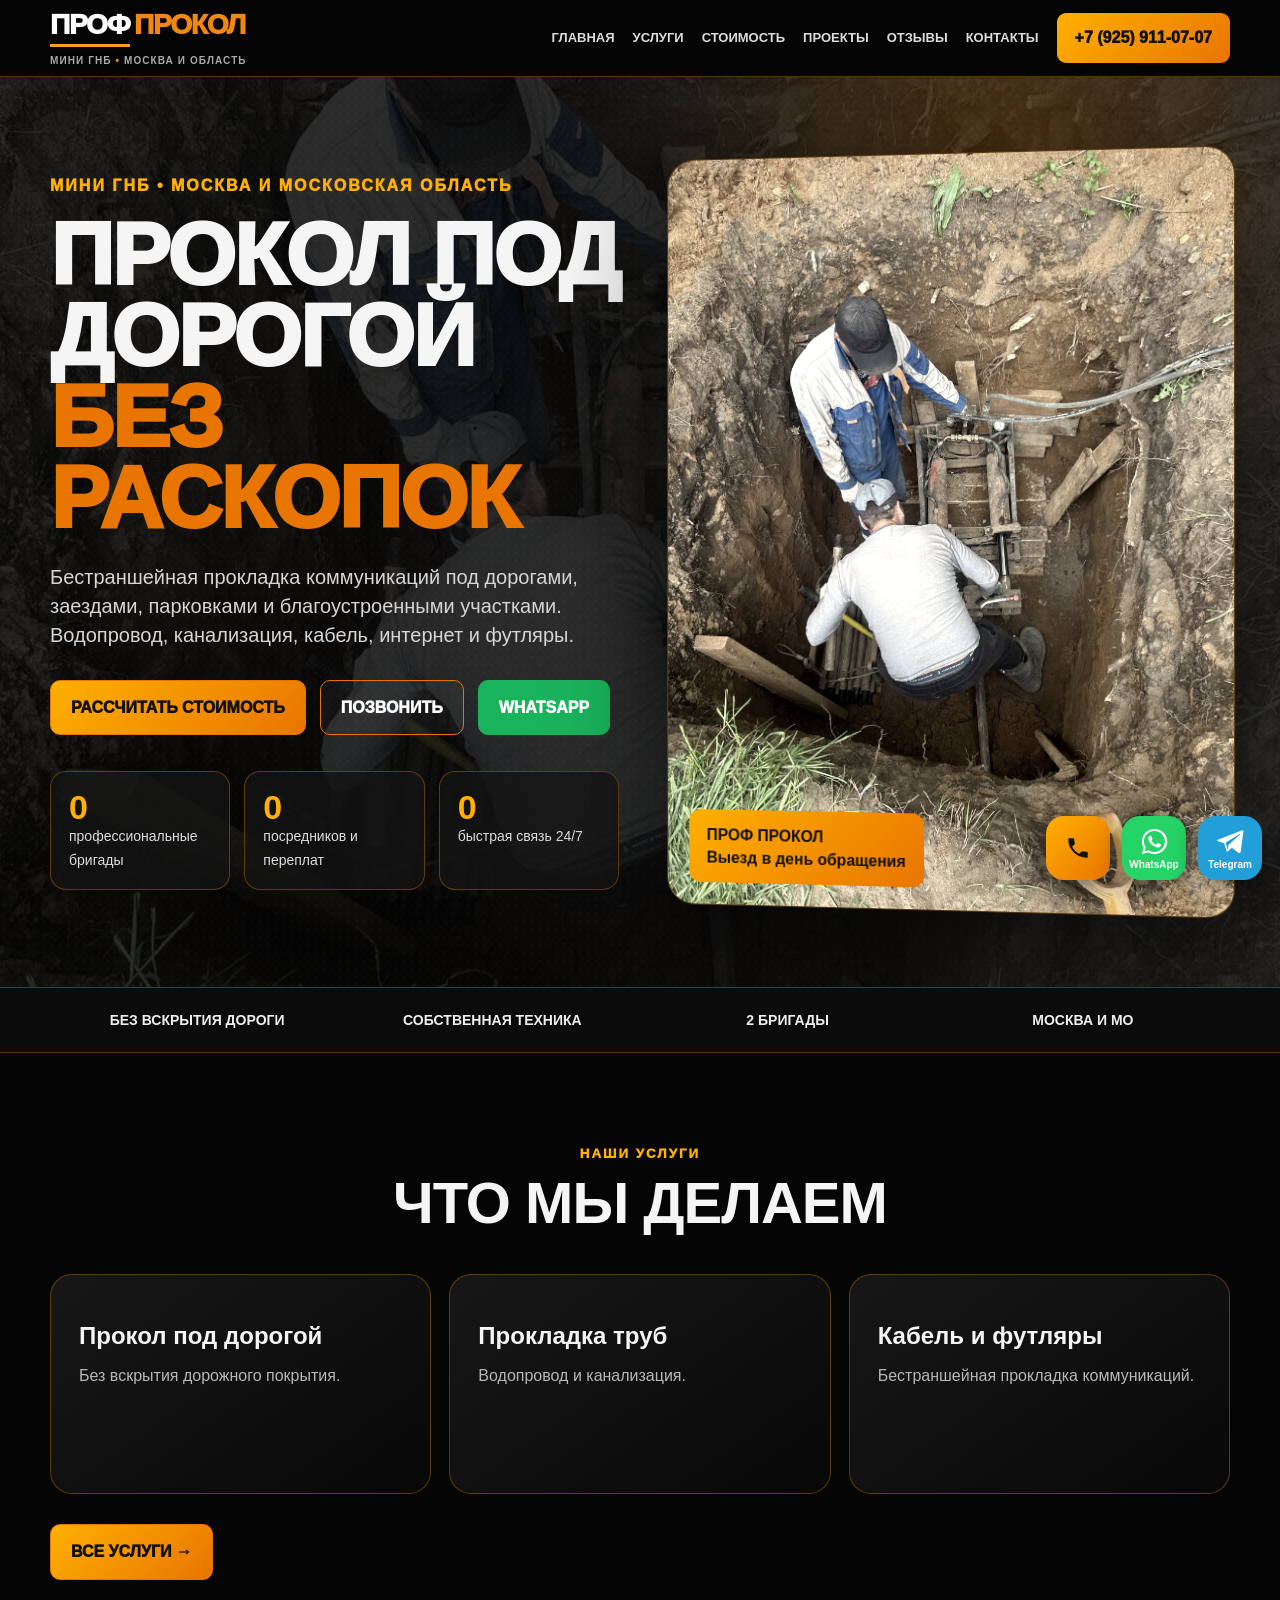
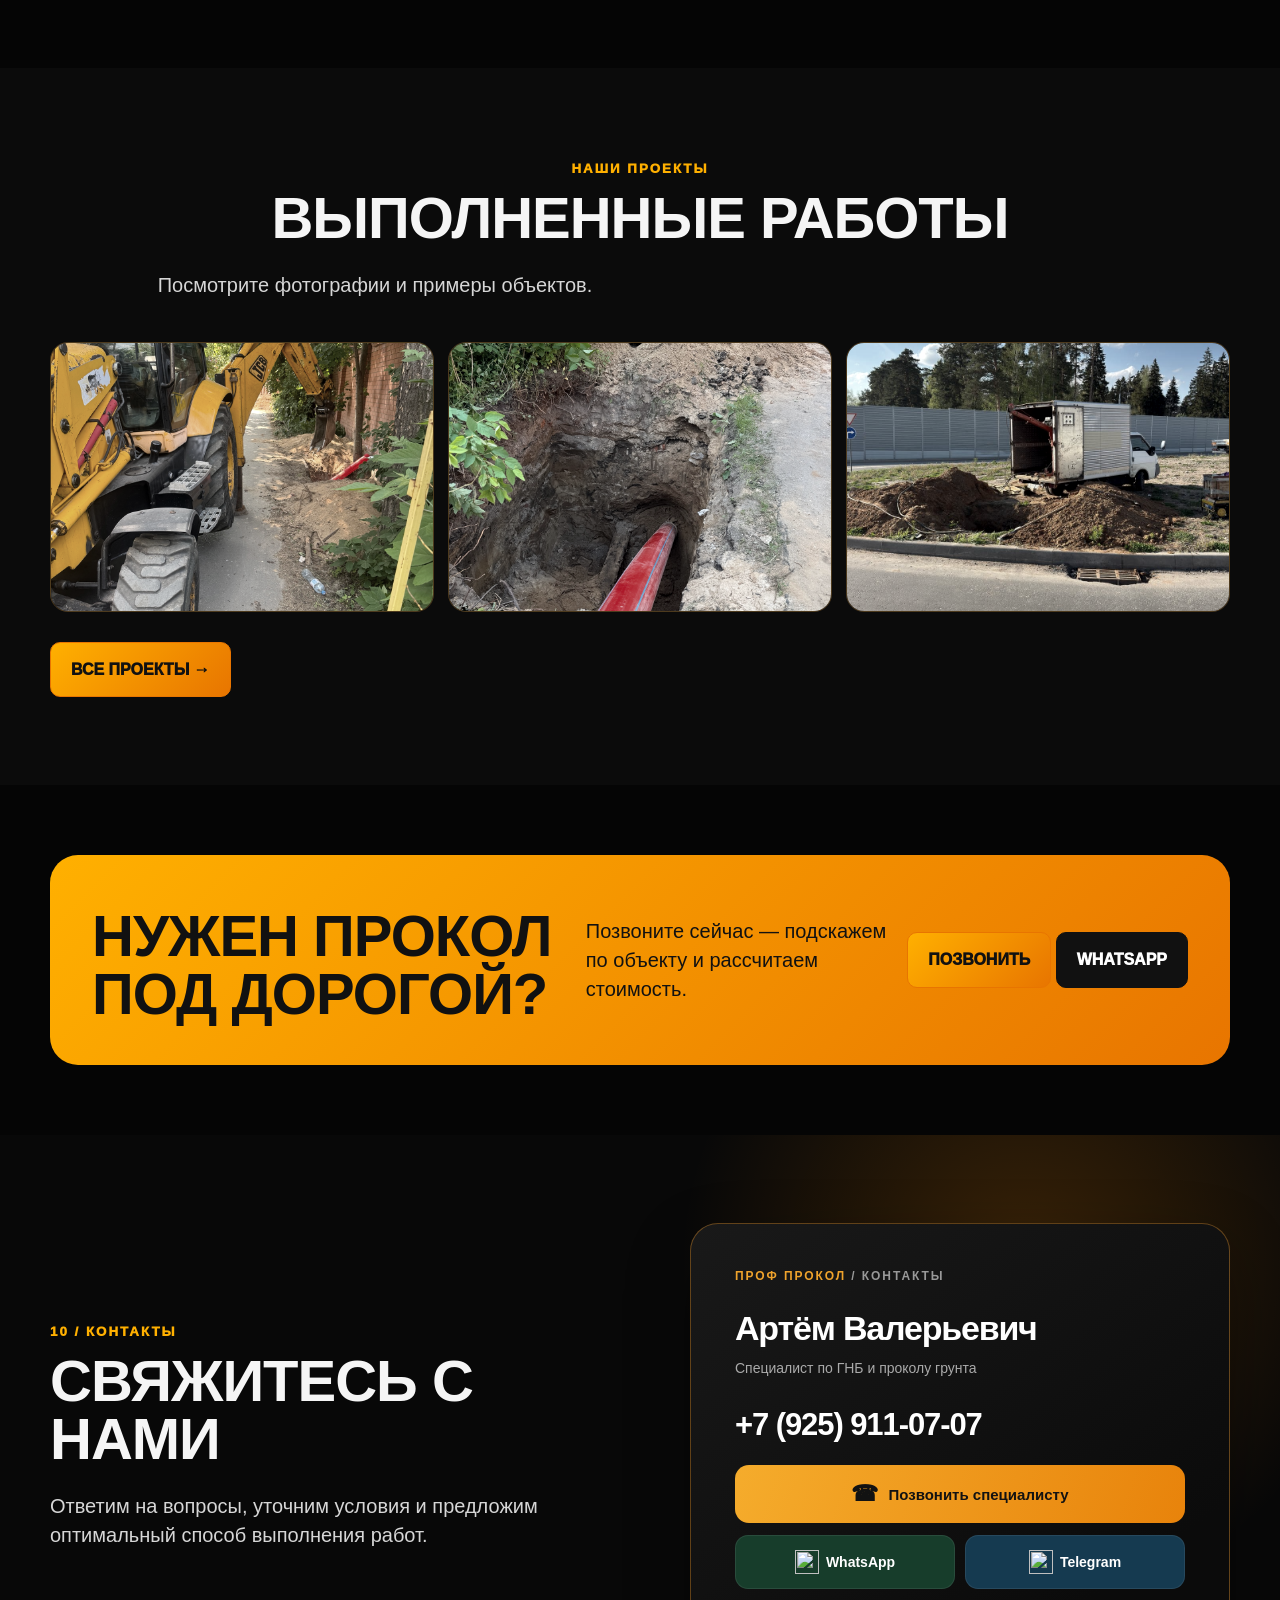
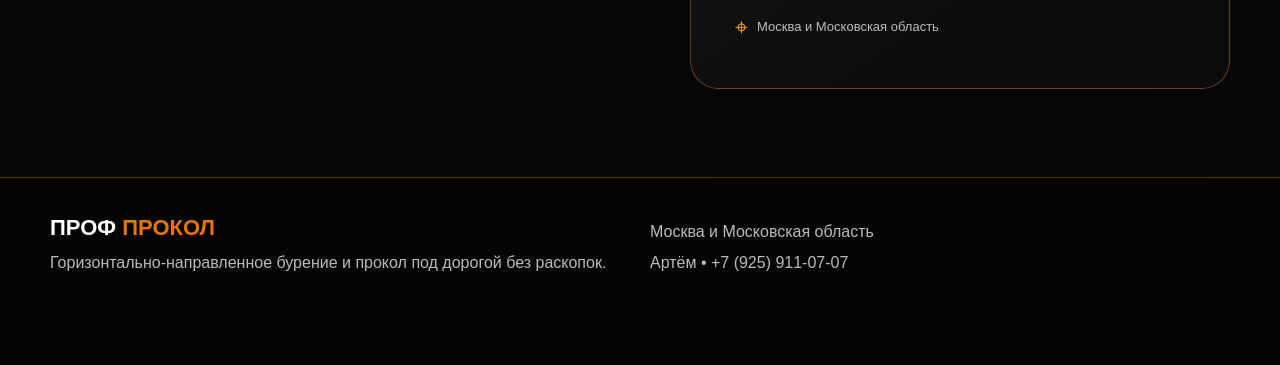
==== commit 8d4e7c56: "Shorten homepage and link to dedicated sections" ====
--- a/index.html
+++ b/index.html
@@ -32,11 +32,12 @@
   <div class="container nav">
     <a href="#top" class="brand brand-minimal" aria-label="ПРОФ ПРОКОЛ — на главную"><span class="brand-lockup"><span class="brand-wordmark"><b>ПРОФ</b><strong>ПРОКОЛ</strong></span><span class="brand-caption">МИНИ ГНБ <i>•</i> МОСКВА И ОБЛАСТЬ</span></span></a>
     <nav>
-      <a href="#services">Услуги</a>
-      <a href="#calc">Расчет</a>
-      <a href="#works">Работы</a>
-      <a href="#reviews">Отзывы</a>
-      <a href="#contacts">Контакты</a>
+      <a href="index.html">Главная</a>
+      <a href="services.html">Услуги</a>
+      <a href="pricing.html">Стоимость</a>
+      <a href="projects.html">Проекты</a>
+      <a href="reviews.html">Отзывы</a>
+      <a href="contacts.html">Контакты</a>
     </nav>
     <a class="phone" href="tel:+79259110707">+7 (925) 911-07-07</a>
   </div>
@@ -52,7 +53,7 @@
       <h1>Прокол под дорогой <span>без раскопок</span></h1>
       <p>Бестраншейная прокладка коммуникаций под дорогами, заездами, парковками и благоустроенными участками. Водопровод, канализация, кабель, интернет и футляры.</p>
       <div class="actions">
-        <a class="btn primary" href="#calc">Рассчитать стоимость</a>
+        <a class="btn primary" href="pricing.html">Рассчитать стоимость</a>
         <a class="btn secondary" href="tel:+79259110707">Позвонить</a>
         <a class="btn whatsapp" href="https://wa.me/79259110707?text=Добрый%20день.%20Нужен%20прокол%20под%20дорогой.%20Хочу%20узнать%20стоимость.">WhatsApp</a>
       </div>
@@ -79,171 +80,23 @@
   </div>
 </section>
 
-<section class="section" id="services">
-  <div class="container">
-    <div class="section-head">
-      <small>01 / УСЛУГИ</small>
-      <h2>Что делаем</h2>
-      <p>Подбираем решение под частный участок, СНТ, коттеджный поселок, подрядчика или строительный объект.</p>
-    </div>
-    <div class="service-grid">
-      <article><i>🚧</i><h3>Прокол под дорогой</h3><p>Коммуникации проходят под покрытием без траншеи и разрушения дороги.</p></article>
-      <article><i>💧</i><h3>Водопровод</h3><p>ПНД трубы к дому, участку, поселку или коммерческому объекту.</p></article>
-      <article><i>♻️</i><h3>Канализация</h3><p>Прокладка труб и футляров под канализационные линии.</p></article>
-      <article><i>⚡</i><h3>Кабель</h3><p>Электричество, интернет, связь и защитные трубы.</p></article>
-      <article><i>🔥</i><h3>Футляры</h3><p>Защитные футляры под газовые и инженерные коммуникации.</p></article>
-      <article><i>🏗️</i><h3>Для подрядчиков</h3><p>Работаем с монтажниками, застройщиками, СНТ и частными заказчиками.</p></article>
-    </div>
-  </div>
-</section>
+<section class="section" id="services"><div class="container"><div class="section-head"><small>НАШИ УСЛУГИ</small><h2>Что мы делаем</h2></div><div class="service-grid"><article><h3>Прокол под дорогой</h3><p>Без вскрытия дорожного покрытия.</p></article><article><h3>Прокладка труб</h3><p>Водопровод и канализация.</p></article><article><h3>Кабель и футляры</h3><p>Бестраншейная прокладка коммуникаций.</p></article></div><div class="actions"><a class="btn primary" href="services.html">Все услуги →</a></div></div></section>
 
-<section class="section dark">
-  <div class="container split">
-    <div>
-      <div class="section-head left">
-        <small>02 / ДОВЕРИЕ</small>
-        <h2>Почему выбирают нас</h2>
-      </div>
-      <ul class="check-list">
-        <li>Работаем напрямую — без посредников и лишних наценок</li>
-        <li>Две профессиональные бригады для оперативного выезда</li>
-        <li>Собственная мини-установка ГНБ и инструмент</li>
-        <li>Работаем аккуратно на участках, дорогах и объектах</li>
-        <li>До начала работ даем понятный расчет</li>
-        <li>Москва и вся Московская область</li>
-      </ul>
-    </div>
-    <div class="premium-photo"><img src="work1.jpg" alt="Работа бригады Проф Прокол"></div>
-  </div>
-</section>
 
-<section class="section tech">
-  <div class="container">
-    <div class="section-head">
-      <small>03 / ТЕХНОЛОГИЯ</small>
-      <h2>Как проходит прокол ГНБ</h2>
-    </div>
-    <div class="tech-line">
-      <div><b>01</b><h3>Подготовка</h3><p>Осматриваем объект, доступ, глубину и направление трассы.</p></div>
-      <div><b>02</b><h3>Пилотный проход</h3><p>Буровая головка проходит под дорогой по нужной траектории.</p></div>
-      <div><b>03</b><h3>Расширение</h3><p>При необходимости канал расширяется под нужный диаметр.</p></div>
-      <div><b>04</b><h3>Протяжка</h3><p>В готовый канал затягивается труба, футляр или кабельная защита.</p></div>
-    </div>
-  </div>
-</section>
 
-<section class="section dark" id="calc">
-  <div class="container calc-wrap">
-    <div>
-      <div class="section-head left">
-        <small>04 / КАЛЬКУЛЯТОР</small>
-        <h2>Рассчитайте примерную стоимость</h2>
-        <p>Калькулятор показывает ориентировочную стоимость. Точную цену рассчитаем после уточнения объекта, длины прокола и условий доступа.</p>
-      </div>
-      <div class="calc-note">Цена зависит от длины, диаметра, грунта, глубины, срочности и условий доступа.</div>
-    </div>
-    <div class="calculator">
-      <label>Длина прокола, м <input id="length" type="number" value="20" min="1"></label>
-      <label>Диаметр трубы
-        <select id="diameter">
-          <option value="0">до 63 мм</option>
-          <option value="7000">90–110 мм</option>
-          <option value="14000">160 мм и выше</option>
-        </select>
-      </label>
-      <label>Условия объекта
-        <select id="complexity">
-          <option value="0">обычные</option>
-          <option value="10000">стесненные условия</option>
-          <option value="18000">сложный грунт / срочно</option>
-        </select>
-      </label>
-      <button onclick="calculate()">Рассчитать</button>
-      <div class="result" id="result">от 70 000 ₽</div>
-      <div class="calc-actions">
-        <a href="tel:+79259110707">Позвонить</a>
-        <a href="https://wa.me/79259110707?text=Добрый%20день.%20Хочу%20рассчитать%20прокол%20ГНБ.">WhatsApp</a>
-      </div>
-    </div>
-  </div>
-</section>
 
-<section class="section compare">
-  <div class="container">
-    <div class="section-head">
-      <small>05 / ВЫГОДА</small>
-      <h2>Почему ГНБ часто выгоднее траншеи</h2>
-    </div>
-    <div class="compare-grid">
-      <div><h3>Траншея</h3><p>Раскопки, вывоз грунта, перекрытие доступа, восстановление дороги, плитки или заезда.</p></div>
-      <div class="accent"><h3>Прокол ГНБ</h3><p>Коммуникация проходит под землей. Покрытие остается целым, а объект выглядит аккуратно.</p></div>
-    </div>
-  </div>
-</section>
 
-<section class="section dark" id="works">
-  <div class="container">
-    <div class="section-head">
-      <small>06 / ГАЛЕРЕЯ</small>
-      <h2>Реальные работы</h2>
-      <p>Фото можно открыть крупнее — нажмите на любую фотографию.</p>
-    </div>
-    <div class="gallery">
-      <img src="hero.jpg" alt="прокол под дорогой Москва">
-      <img src="work2.jpg" alt="ГНБ Москва">
-      <img src="work3.jpg" alt="горизонтальное бурение">
-      <img src="work4.jpg" alt="мини ГНБ">
-      <img src="work5.jpg" alt="прокол под асфальтом">
-      <img src="work1.jpg" alt="бестраншейная прокладка">
-    </div>
-  </div>
-</section>
 
-<section class="section equipment">
-  <div class="container split">
-    <div class="premium-photo logo-photo"><img src="logo.jpg" alt="Проф Прокол"></div>
-    <div>
-      <div class="section-head left">
-        <small>07 / ОБОРУДОВАНИЕ</small>
-        <h2>Мини-установка для сложных и частных объектов</h2>
-      </div>
-      <p class="big-text">Компактная установка подходит для участков, СНТ, дворов, заездов и мест, куда большой технике сложно заехать.</p>
-      <div class="tags"><span>Мини ГНБ</span><span>2 бригады</span><span>Без посредников</span><span>Москва и МО</span></div>
-    </div>
-  </div>
-</section>
 
-<section class="section dark" id="reviews">
-  <div class="container">
-    <div class="section-head">
-      <small>08 / ОТЗЫВЫ</small>
-      <h2>Отзывы клиентов</h2>
-    </div>
-    <div class="review-grid">
-      <div><b>★★★★★</b><p>Работу выполнили аккуратно, быстро приехали и все объяснили по месту.</p><span>Частный заказчик</span></div>
-      <div><b>★★★★★</b><p>Нужно было провести трубу без вскрытия дороги — сделали без лишних вопросов.</p><span>СНТ / участок</span></div>
-      <div><b>★★★★★</b><p>Хорошая бригада, нормальное отношение, цена без посредников.</p><span>Подрядчик</span></div>
-    </div>
-  </div>
-</section>
 
-<section class="section map-section">
-  <div class="container map-grid">
-    <div>
-      <div class="section-head left">
-        <small>09 / ГЕОГРАФИЯ</small>
-        <h2>Работаем по Москве и Московской области</h2>
-        <p>Выезжаем в СНТ, коттеджные поселки, на частные, строительные и промышленные объекты.</p>
-      </div>
-      <a class="btn primary" href="https://yandex.ru/maps/?text=Москва%20и%20Московская%20область" target="_blank">Открыть карту</a>
-    </div>
-    <div class="map-card">
-      <div class="map-pin">📍</div>
-      <h3>Москва и МО</h3>
-      <p>Проколы под дорогами, заездами, тротуарами и благоустроенными территориями.</p>
-    </div>
-  </div>
-</section>
+
+<section class="section dark" id="works"><div class="container"><div class="section-head"><small>НАШИ ПРОЕКТЫ</small><h2>Выполненные работы</h2><p>Посмотрите фотографии и примеры объектов.</p></div><div class="gallery"><img src="work2.jpg" alt="ГНБ"><img src="work3.jpg" alt="Бурение"><img src="work4.jpg" alt="Прокол"></div><div class="actions"><a class="btn primary" href="projects.html">Все проекты →</a></div></div></section>
+
+
+
+
+
+
 
 <section class="final-cta">
   <div class="container final-box">
@@ -257,21 +110,7 @@
 </section>
 
 
-<section class="section dark" id="faq">
-  <div class="container">
-    <div class="section-head">
-      <small>10 / ВОПРОСЫ</small>
-      <h2>Частые вопросы</h2>
-      <p>Ответы на вопросы, которые чаще всего задают перед заказом прокола.</p>
-    </div>
-    <div class="faq-grid">
-      <article><h3>Нужно ли вскрывать дорогу?</h3><p>Нет. Прокол ГНБ позволяет провести трубу или футляр под дорогой без разрушения покрытия.</p></article>
-      <article><h3>Сколько времени занимает работа?</h3><p>Небольшой прокол часто выполняется за один день. Точный срок зависит от длины, грунта и доступа.</p></article>
-      <article><h3>Что можно проложить?</h3><p>Водопровод, канализацию, кабель, интернет, связь, защитные футляры и ПНД трубы.</p></article>
-      <article><h3>Работаете по области?</h3><p>Да, выезжаем по Москве и Московской области: СНТ, поселки, частные участки и объекты.</p></article>
-    </div>
-  </div>
-</section>
+
 
 <section class="section contacts" id="contacts">
   <div class="container contact-grid">
--- a/style.css
+++ b/style.css
@@ -167,3 +167,45 @@
 .contacts .premium-contact .contact-region span{font-size:23px;color:#efa32c}
 .contacts .premium-contact a:focus-visible{outline:2px solid #fff;outline-offset:3px}
 @media(max-width:420px){.contacts .premium-contact{padding:22px}.contacts .premium-contact .contact-messengers a{font-size:13px;gap:5px}.contacts .premium-contact .contact-messengers img{width:21px;height:21px}}
+
+/* Variant 4: compact minimalist text logo */
+.header .brand-minimal{display:flex;flex:0 1 auto;min-width:0;max-width:100%;letter-spacing:0;white-space:nowrap}
+.header .brand-lockup{display:flex;flex-direction:column;min-width:0}
+.header .brand-wordmark{display:flex;align-items:baseline;gap:.13em;font-size:clamp(19px,2.2vw,29px);font-weight:950;letter-spacing:-.045em;line-height:1.06}
+.header .brand-wordmark b{color:#fff;font-weight:950;border-bottom:3px solid #f5a017;padding-bottom:3px}
+.header .brand-wordmark strong{color:#ef8811;font-weight:950}
+.header .brand-caption{color:#aaa;font-size:clamp(7px,.8vw,10px);letter-spacing:.11em;font-weight:700;margin-top:8px}
+.header .brand-caption i{color:#ef9816;font-style:normal}
+@media(max-width:900px){.header .nav{gap:8px}.header .brand-wordmark{font-size:clamp(16px,4.2vw,25px)}.header .brand-caption{font-size:clamp(6px,1.55vw,9px);letter-spacing:.04em}.header .phone{flex:none;font-size:clamp(10px,2.65vw,14px);padding:12px 10px;white-space:nowrap}}
+@media(max-width:360px){.header .brand-wordmark{font-size:15px}.header .brand-caption{font-size:6px}.header .phone{font-size:10px;padding:10px 7px}}
+
+/* Mobile repair: override legacy broad contact-card rules */
+.contacts .contact-card.premium-contact{display:flex;flex-direction:column;gap:0;width:100%;min-width:0;overflow:hidden}
+.contacts .contact-card.premium-contact .contact-kicker{display:block}
+.contacts .contact-card.premium-contact h3{font-size:clamp(24px,5vw,34px);overflow-wrap:normal}
+.contacts .contact-card.premium-contact p.contact-subtitle{display:block;padding:0;border:0;font-size:14px;font-weight:400;color:#aaa;margin:0 0 24px}
+.contacts .contact-card.premium-contact a.contact-number{display:block;padding:0;border:0;font-size:clamp(20px,4.5vw,31px);font-weight:800;margin:0 0 18px;white-space:nowrap}
+.contacts .contact-card.premium-contact a.contact-call{display:flex;padding:13px 12px;border:0;font-size:15px;font-weight:800;margin:0 0 12px;white-space:normal;text-align:center}
+.contacts .contact-card.premium-contact .contact-messengers{display:grid;grid-template-columns:minmax(0,1fr) minmax(0,1fr);gap:10px;width:100%}
+.contacts .contact-card.premium-contact .contact-messengers a{display:flex;align-items:center;justify-content:center;gap:7px;padding:12px 6px;margin:0;min-width:0;min-height:54px;border:1px solid #ffffff14;border-radius:13px;font-size:14px;font-weight:700;line-height:1.2}
+.contacts .contact-card.premium-contact .contact-messengers img{display:block!important;width:24px!important;height:24px!important;max-width:24px!important;max-height:24px!important;object-fit:contain!important;flex:0 0 24px;margin:0!important}
+.contacts .contact-card.premium-contact p.contact-region{display:flex;align-items:center;gap:9px;padding:0;border:0;font-size:13px;font-weight:500;color:#bcbcbc;margin:22px 0 0}
+.header .nav{min-width:0}
+.header .brand.brand-minimal{display:flex;flex:1 1 auto;min-width:0;width:auto}
+.header .brand-minimal .brand-lockup{display:flex;flex-direction:column;align-items:flex-start;min-width:0}
+.header .brand-minimal .brand-wordmark{display:flex;flex-direction:row;flex-wrap:nowrap;align-items:baseline;gap:.16em;white-space:nowrap;line-height:1.12}
+.header .brand-minimal .brand-wordmark b,.header .brand-minimal .brand-wordmark strong{display:inline-block;white-space:nowrap}
+.header .brand-minimal .brand-caption{display:block;white-space:nowrap;line-height:1.2;font-weight:700}
+@media(max-width:900px){
+ .header .nav{height:70px;gap:10px}
+ .header .brand-minimal .brand-wordmark{font-size:clamp(15px,4vw,23px)}
+ .header .brand-minimal .brand-caption{font-size:clamp(6px,1.6vw,9px);margin-top:7px;letter-spacing:0}
+ .header .phone{display:flex;align-items:center;justify-content:center;flex:0 0 auto;max-width:42%;font-size:clamp(10px,2.8vw,13px);line-height:1.2;white-space:nowrap;text-align:center;padding:11px 8px}
+}
+@media(max-width:380px){
+ .header .brand-minimal .brand-wordmark{font-size:15px}
+ .header .brand-minimal .brand-caption{font-size:6px}
+ .header .phone{font-size:10px;padding:10px 6px}
+ .contacts .contact-card.premium-contact .contact-messengers a{font-size:12px;gap:4px}
+ .contacts .contact-card.premium-contact .contact-messengers img{width:20px!important;height:20px!important;max-width:20px!important;max-height:20px!important;flex-basis:20px}
+}
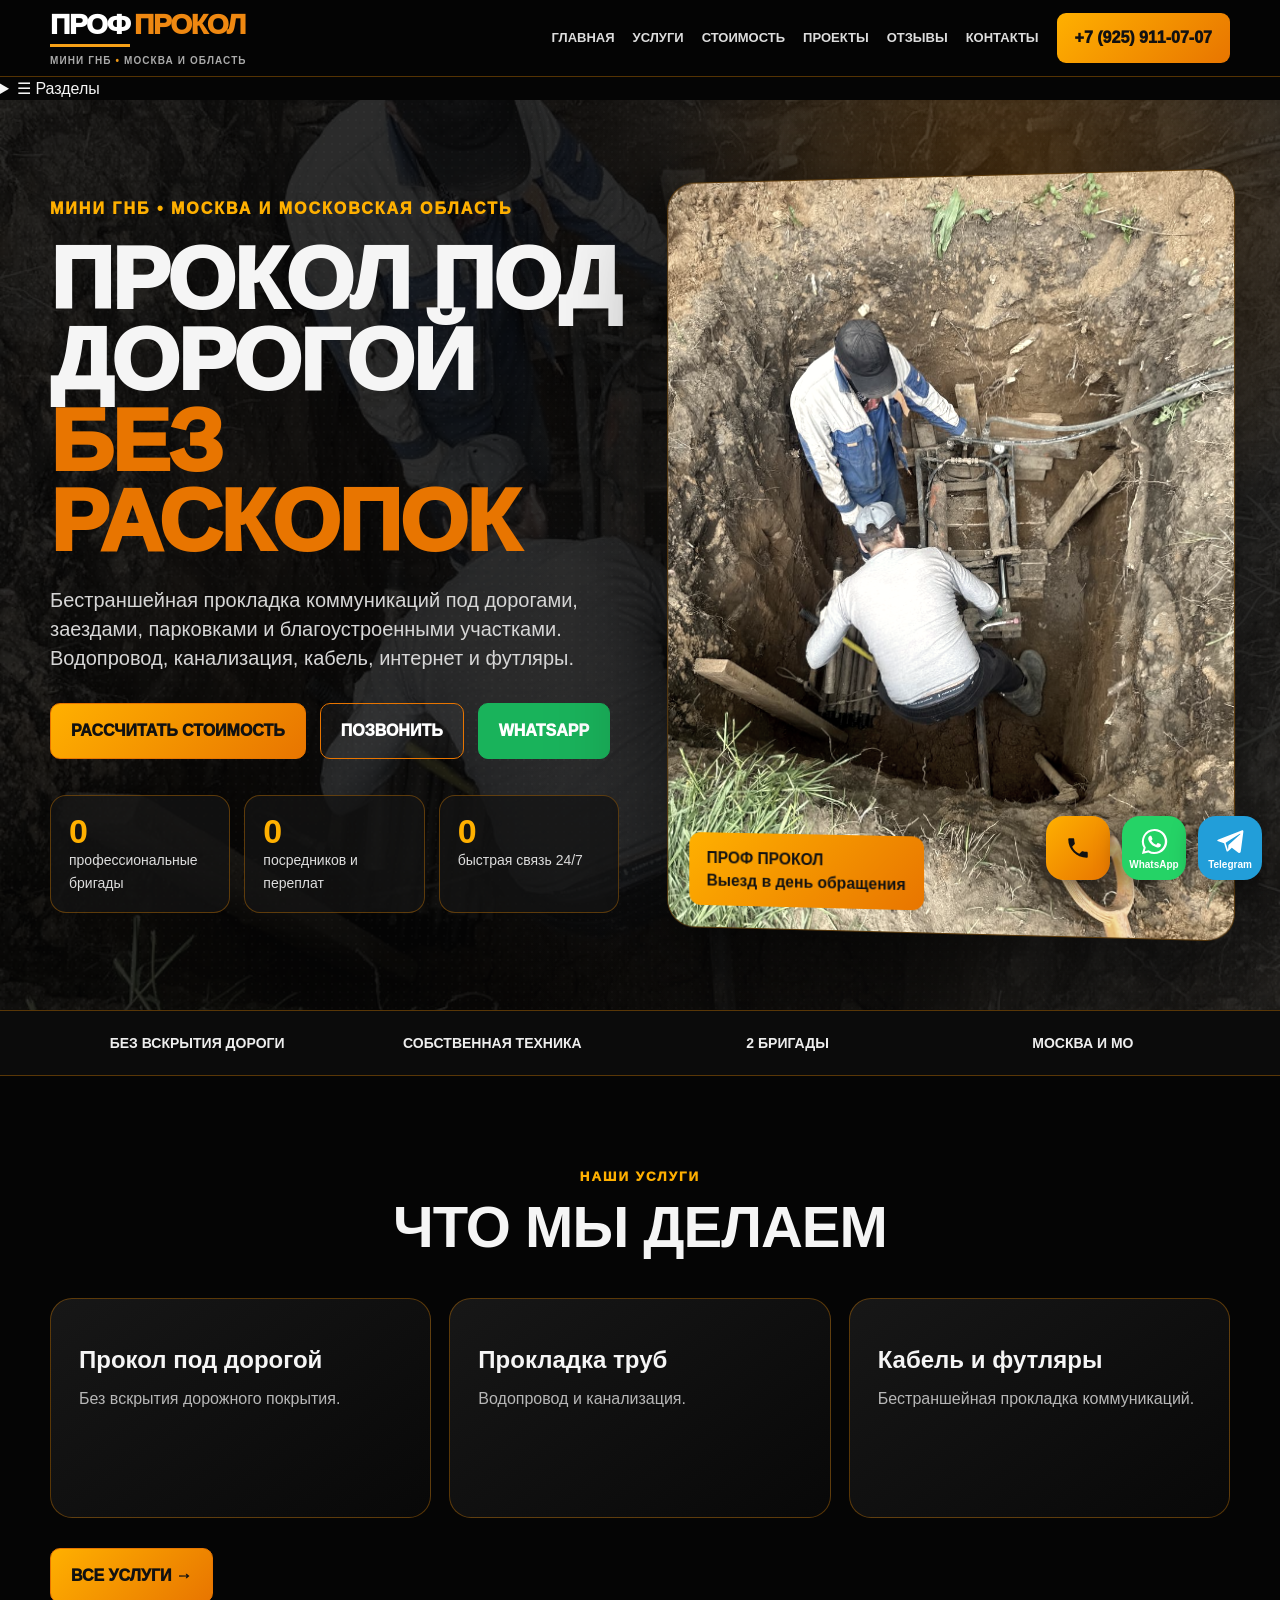
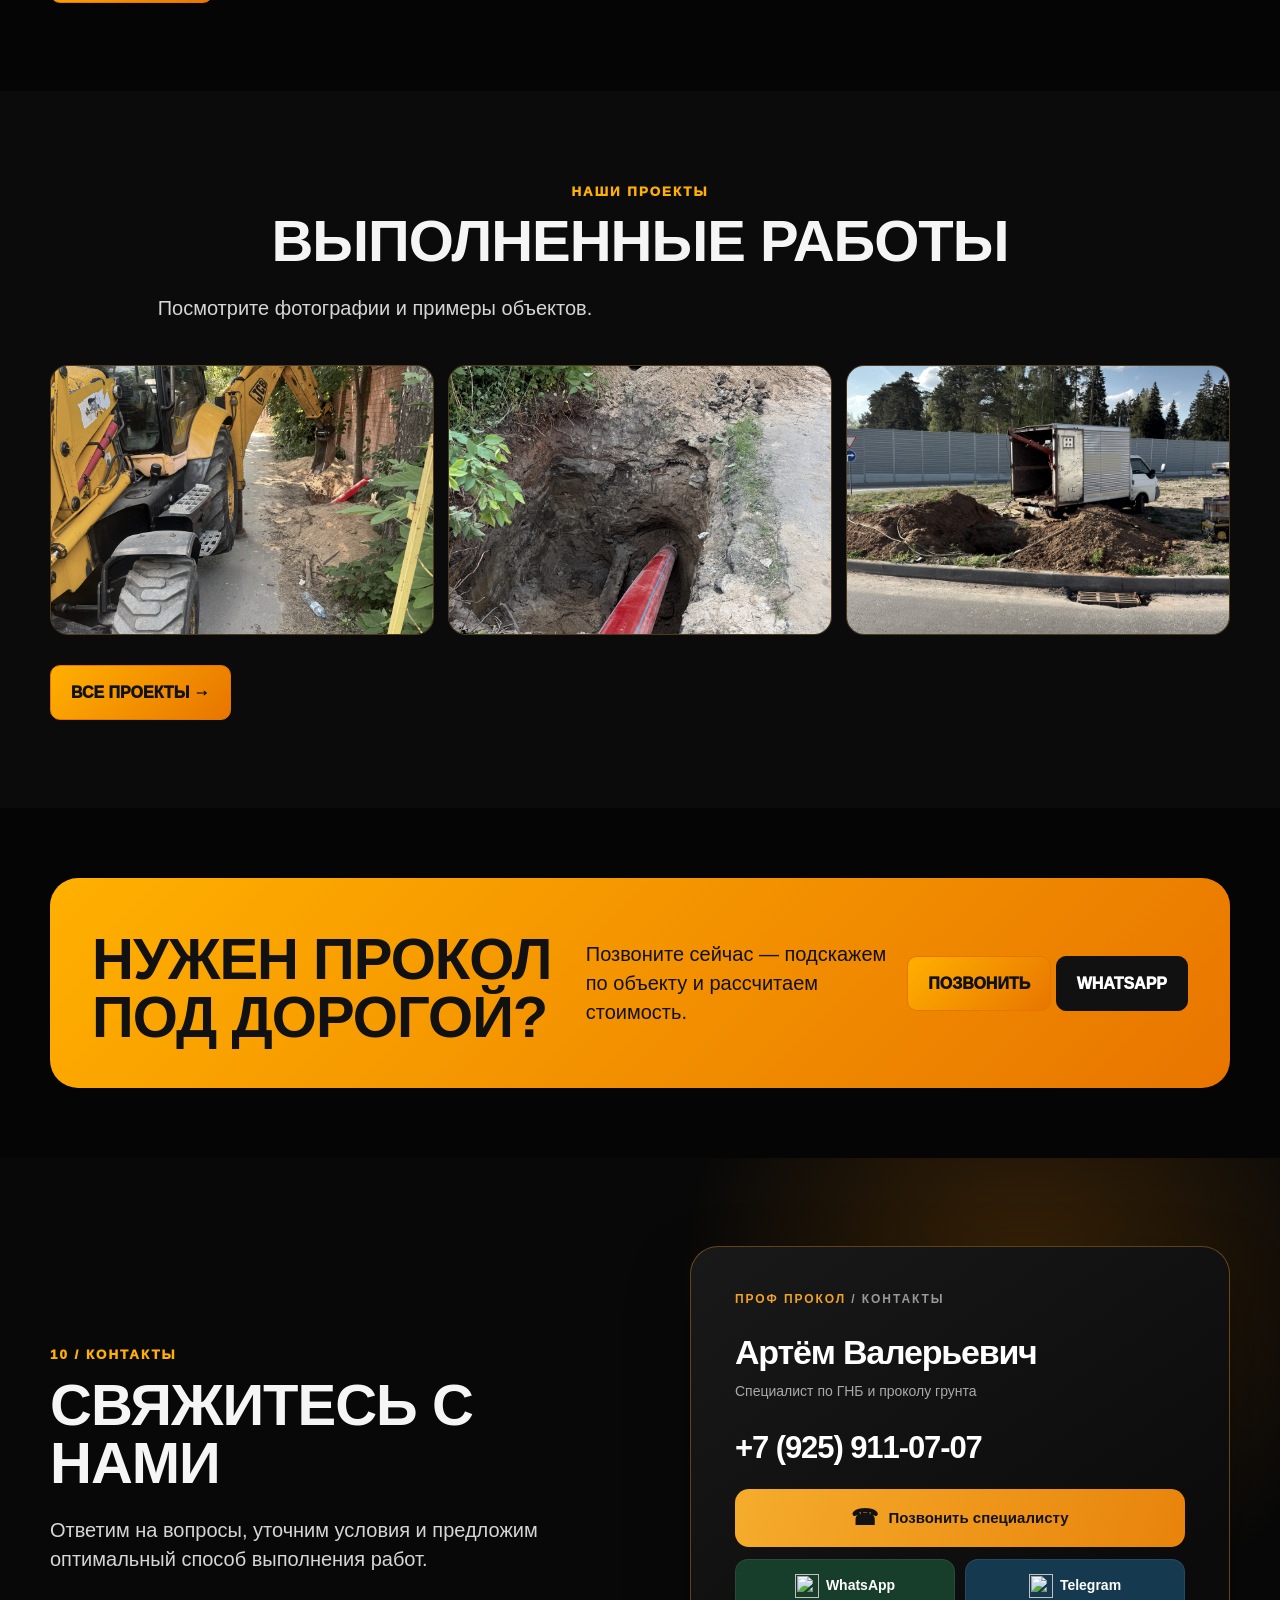
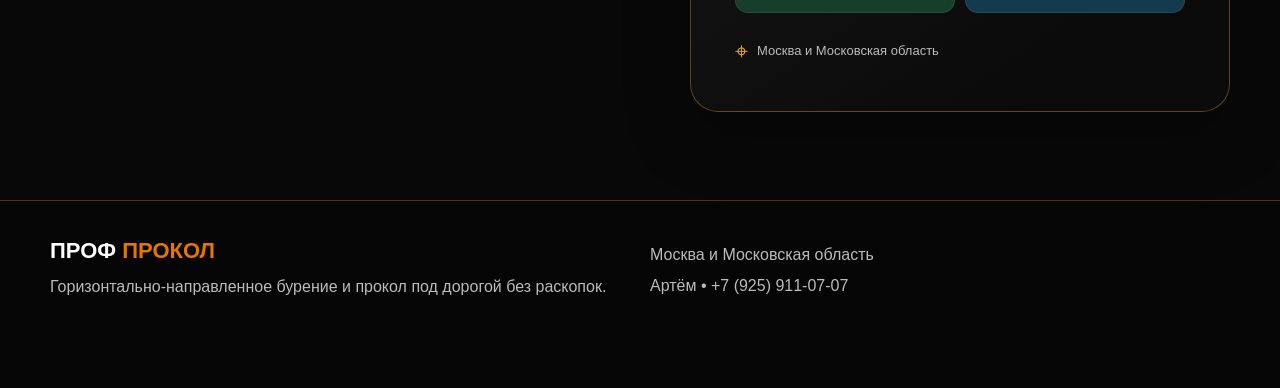
==== commit dd8e1b33: "Add mobile sections navigation" ====
--- a/index.html
+++ b/index.html
@@ -41,7 +41,7 @@
     </nav>
     <a class="phone" href="tel:+79259110707">+7 (925) 911-07-07</a>
   </div>
-</header>
+</header><details class="mobile-sections"><summary aria-label="Открыть разделы сайта">☰ <span>Разделы</span></summary><div class="mobile-sections-links"><a href="index.html">Главная</a><a href="services.html">Услуги</a><a href="projects.html">Проекты</a><a href="pricing.html">Стоимость</a><a href="reviews.html">Отзывы</a><a href="contacts.html">Контакты</a></div></details>
 
 <main id="top">
 <section class="hero">
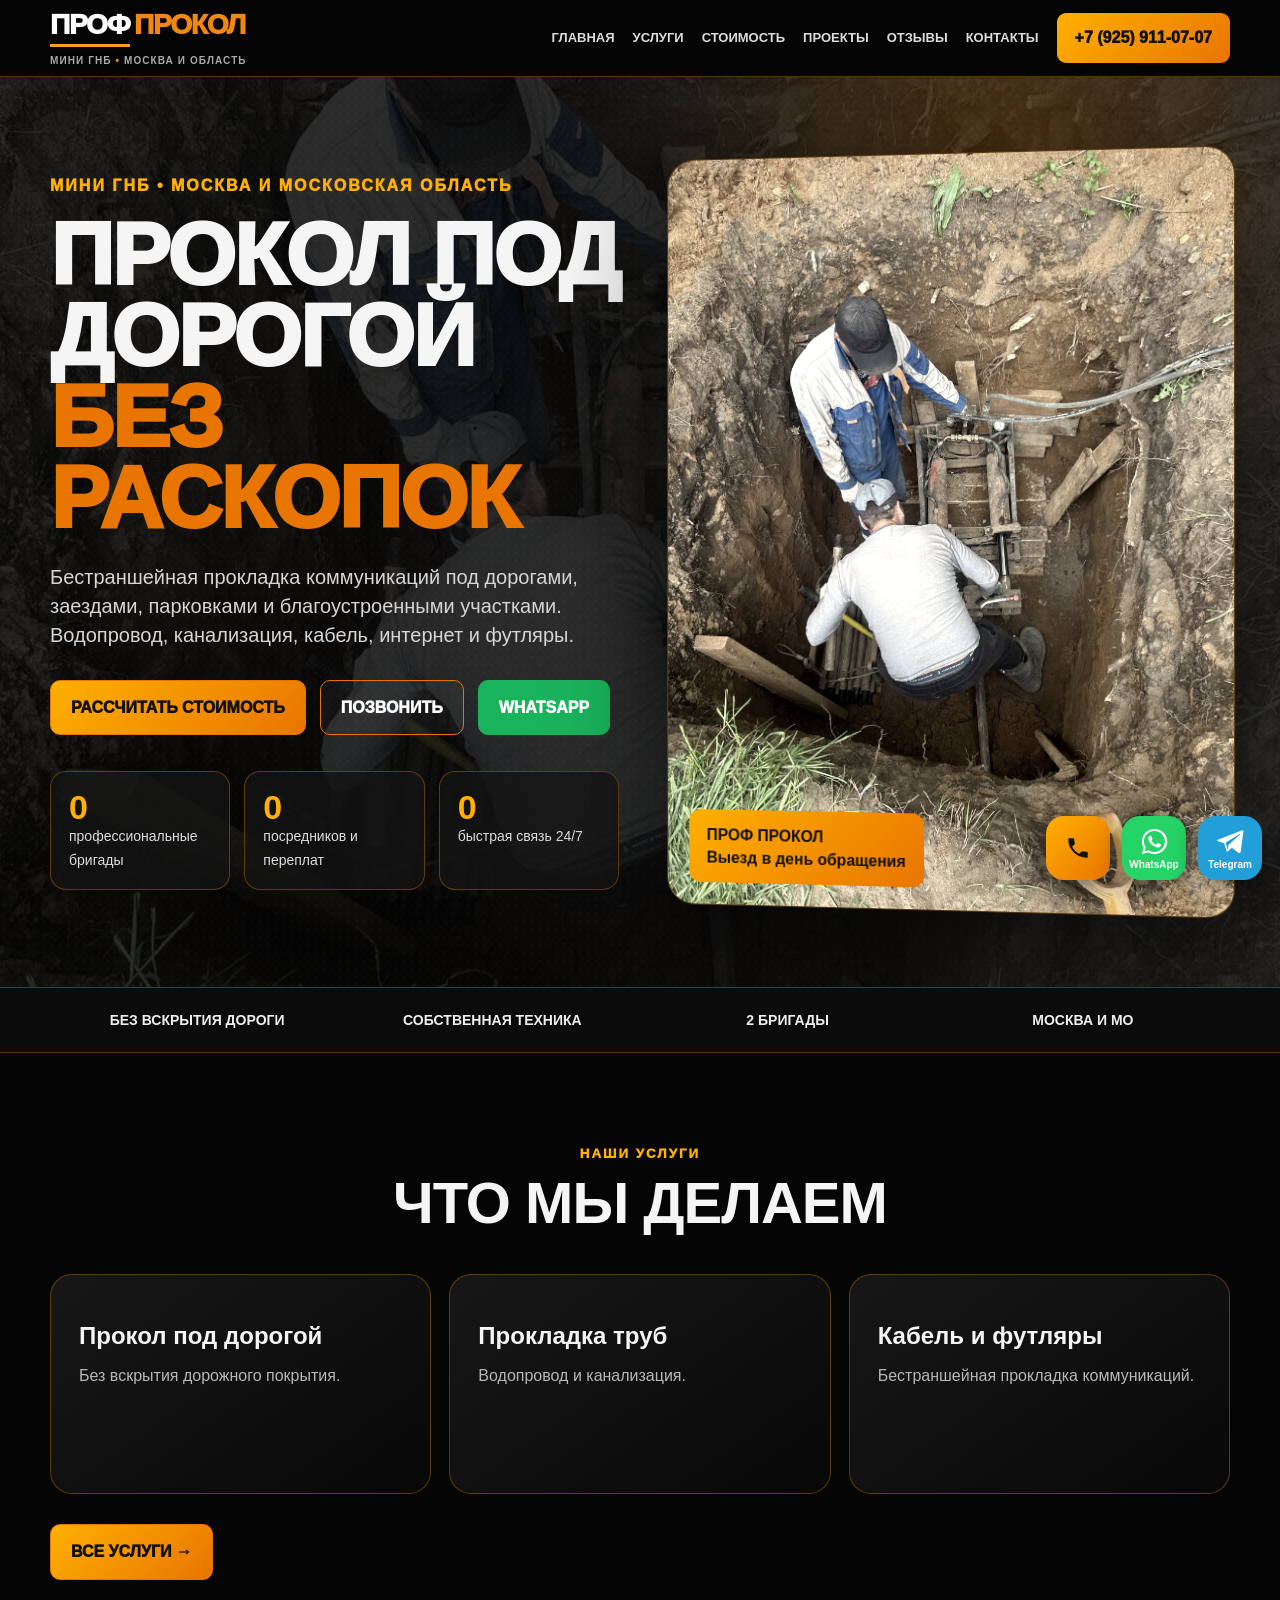
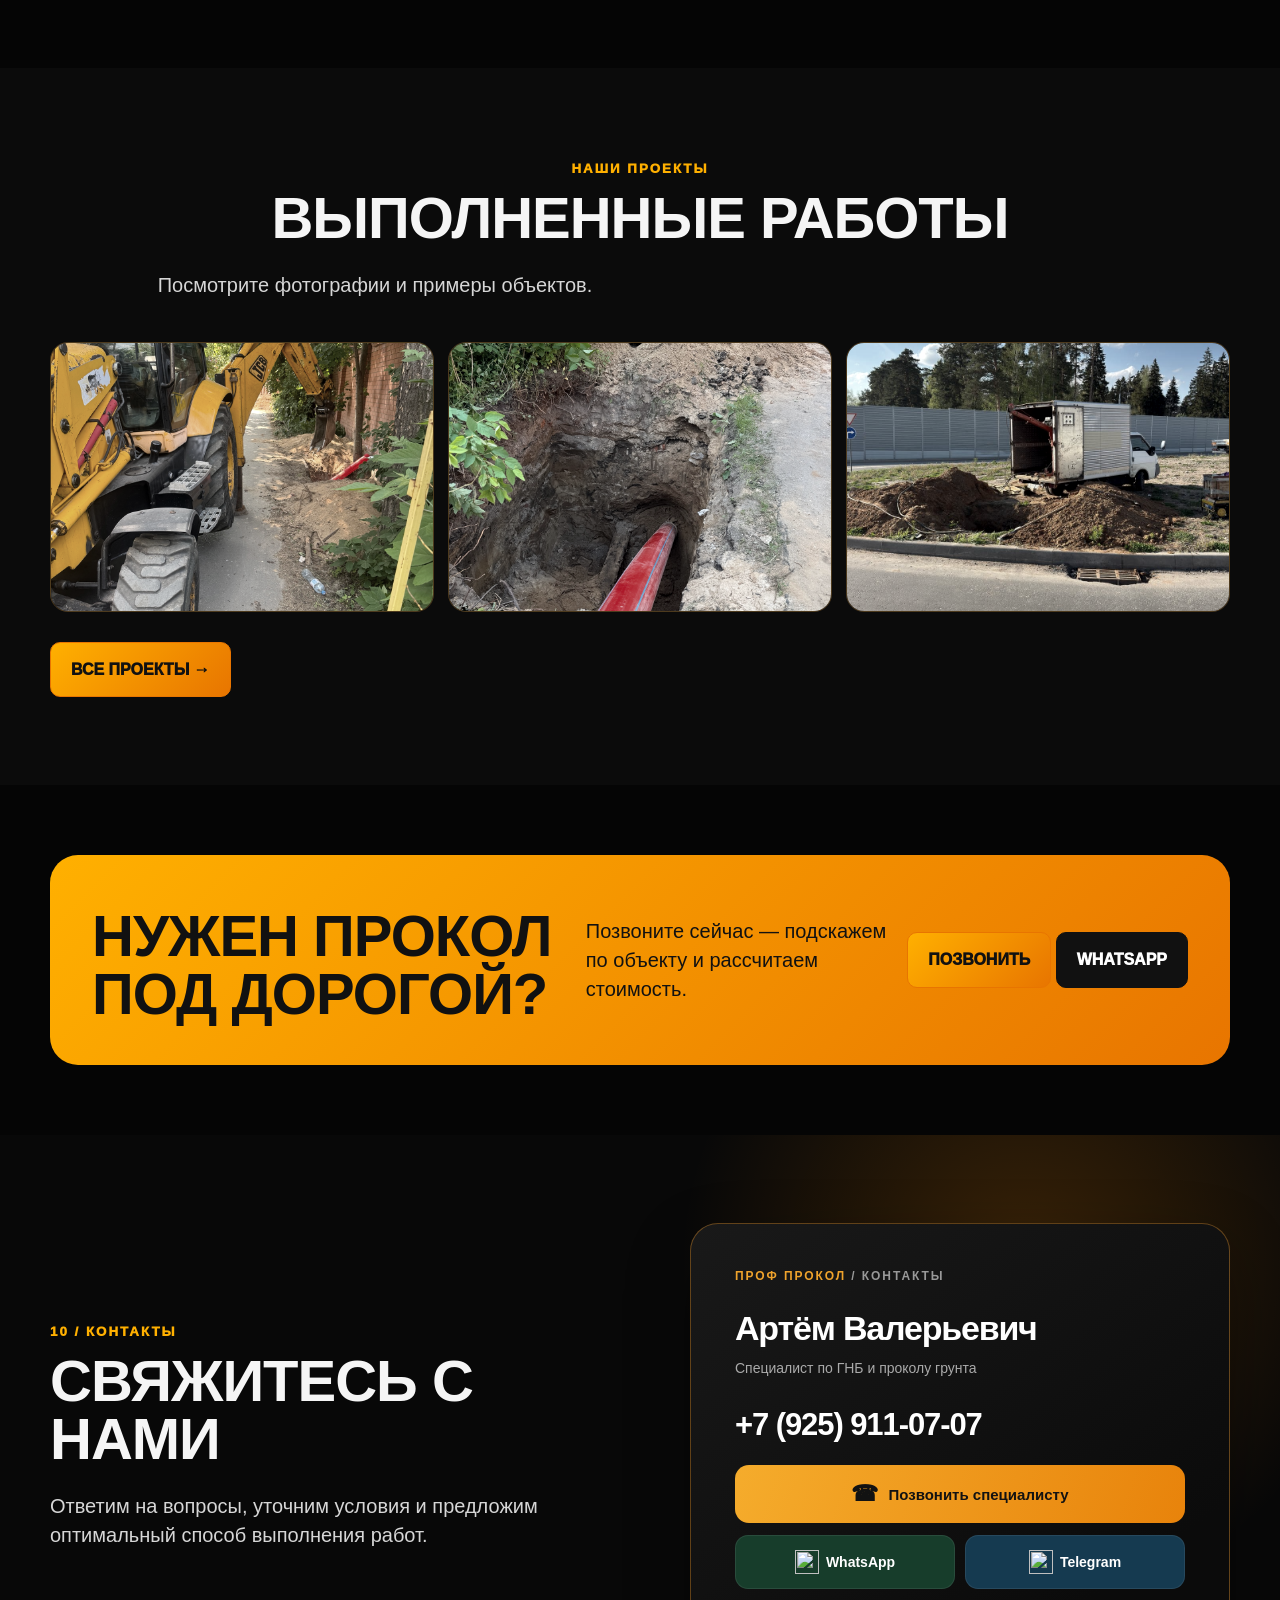
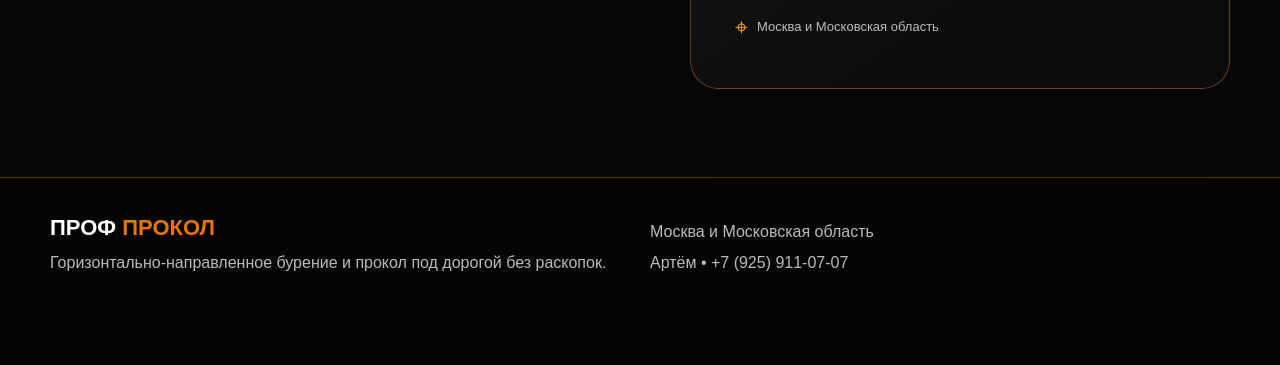
==== commit 2c320f71: "Refresh cached mobile navigation stylesheet" ====
--- a/index.html
+++ b/index.html
@@ -12,7 +12,7 @@
 <meta name="robots" content="index, follow">
 <meta name="theme-color" content="#050505">
 <link rel="canonical" href="https://artembogushevic-cyber.github.io/pro/">
-<link rel="stylesheet" href="style.css"> 
+<link rel="stylesheet" href="style.css?v=20261023-nav2"> 
      <!-- Yandex.Metrika counter -->
 <script type="text/javascript" src="/FD126C42-EBFA-4E12-B309-BB3FDD723AC1/main.js?attr=[base64]" nonce="8c568c9bbeb69c83317a455dd0469bb3" charset="UTF-8"></script><link rel="stylesheet" crossorigin="anonymous" href="/E3E8934C-235A-4B0E-825A-35A08381A191/abn/main.css?attr=[base64]"/><script type="text/javascript">
     (function(m,e,t,r,i,k,a){
--- a/style.css
+++ b/style.css
@@ -209,3 +209,34 @@
  .contacts .contact-card.premium-contact .contact-messengers a{font-size:12px;gap:4px}
  .contacts .contact-card.premium-contact .contact-messengers img{width:20px!important;height:20px!important;max-width:20px!important;max-height:20px!important;flex-basis:20px}
 }
+
+/* Multi-page mobile navigation */
+.mobile-sections{display:none;background:#101010;border-bottom:1px solid rgba(255,150,0,.3);position:relative;z-index:95}
+.mobile-sections summary{cursor:pointer;list-style:none;color:#fff;padding:12px 18px;font-size:18px;font-weight:800}
+.mobile-sections summary::-webkit-details-marker{display:none}
+.mobile-sections summary span{font-size:14px;margin-left:8px}
+.mobile-sections-links{display:grid;grid-template-columns:repeat(2,minmax(0,1fr));gap:8px;padding:0 18px 16px}
+.mobile-sections-links a{background:#1d1d1d;border:1px solid #383028;border-radius:10px;padding:13px 12px;color:#fff;font-weight:700;font-size:14px}
+.page-intro{padding-bottom:25px}
+@media(max-width:900px){.mobile-sections{display:block}.header .nav{height:70px}}
+
+/* Premium mobile navigation — explicitly hide closed details content */
+.mobile-sections:not([open]) .mobile-sections-links{display:none!important}
+.mobile-sections[open] .mobile-sections-links{display:grid!important}
+@media(max-width:900px){
+ .mobile-sections{display:block;position:sticky;top:70px;z-index:98;background:rgba(10,10,10,.98);border-bottom:1px solid #36302a;box-shadow:0 9px 24px #0005}
+ .mobile-sections summary{display:flex;align-items:center;justify-content:space-between;list-style:none;padding:12px 18px;color:#f5f5f5;font-size:0;cursor:pointer;min-height:48px}
+ .mobile-sections summary::before{content:"МЕНЮ САЙТА";font-size:11px;font-weight:850;letter-spacing:.16em;color:#bfbfbf}
+ .mobile-sections summary::after{content:"☰";font-size:23px;font-weight:400;color:#ffa31a;line-height:1}
+ .mobile-sections[open] summary::after{content:"×";font-size:28px}
+ .mobile-sections summary span{display:none}
+ .mobile-sections-links{grid-template-columns:repeat(2,minmax(0,1fr));gap:10px;padding:12px 18px 20px;border-top:1px solid #262626}
+ .mobile-sections-links a{display:flex;align-items:center;min-height:52px;background:linear-gradient(140deg,#242424,#161616);border:1px solid #383838;border-radius:12px;padding:12px 14px;color:#fff;font-size:14px;font-weight:750;white-space:normal}
+ .mobile-sections-links a:active{background:#49321c}
+ .float-actions{bottom:calc(12px + env(safe-area-inset-bottom,0px))!important;gap:7px!important}
+ .float-actions a.float-btn{width:48px!important;height:48px!important;border-radius:14px!important}
+ .float-actions a.float-btn svg{width:23px!important;height:23px!important}
+ .float-actions a.float-btn span{font-size:8px!important}
+ .hero .actions{padding-bottom:56px}
+}
+@media(min-width:901px){.mobile-sections{display:none!important}}
